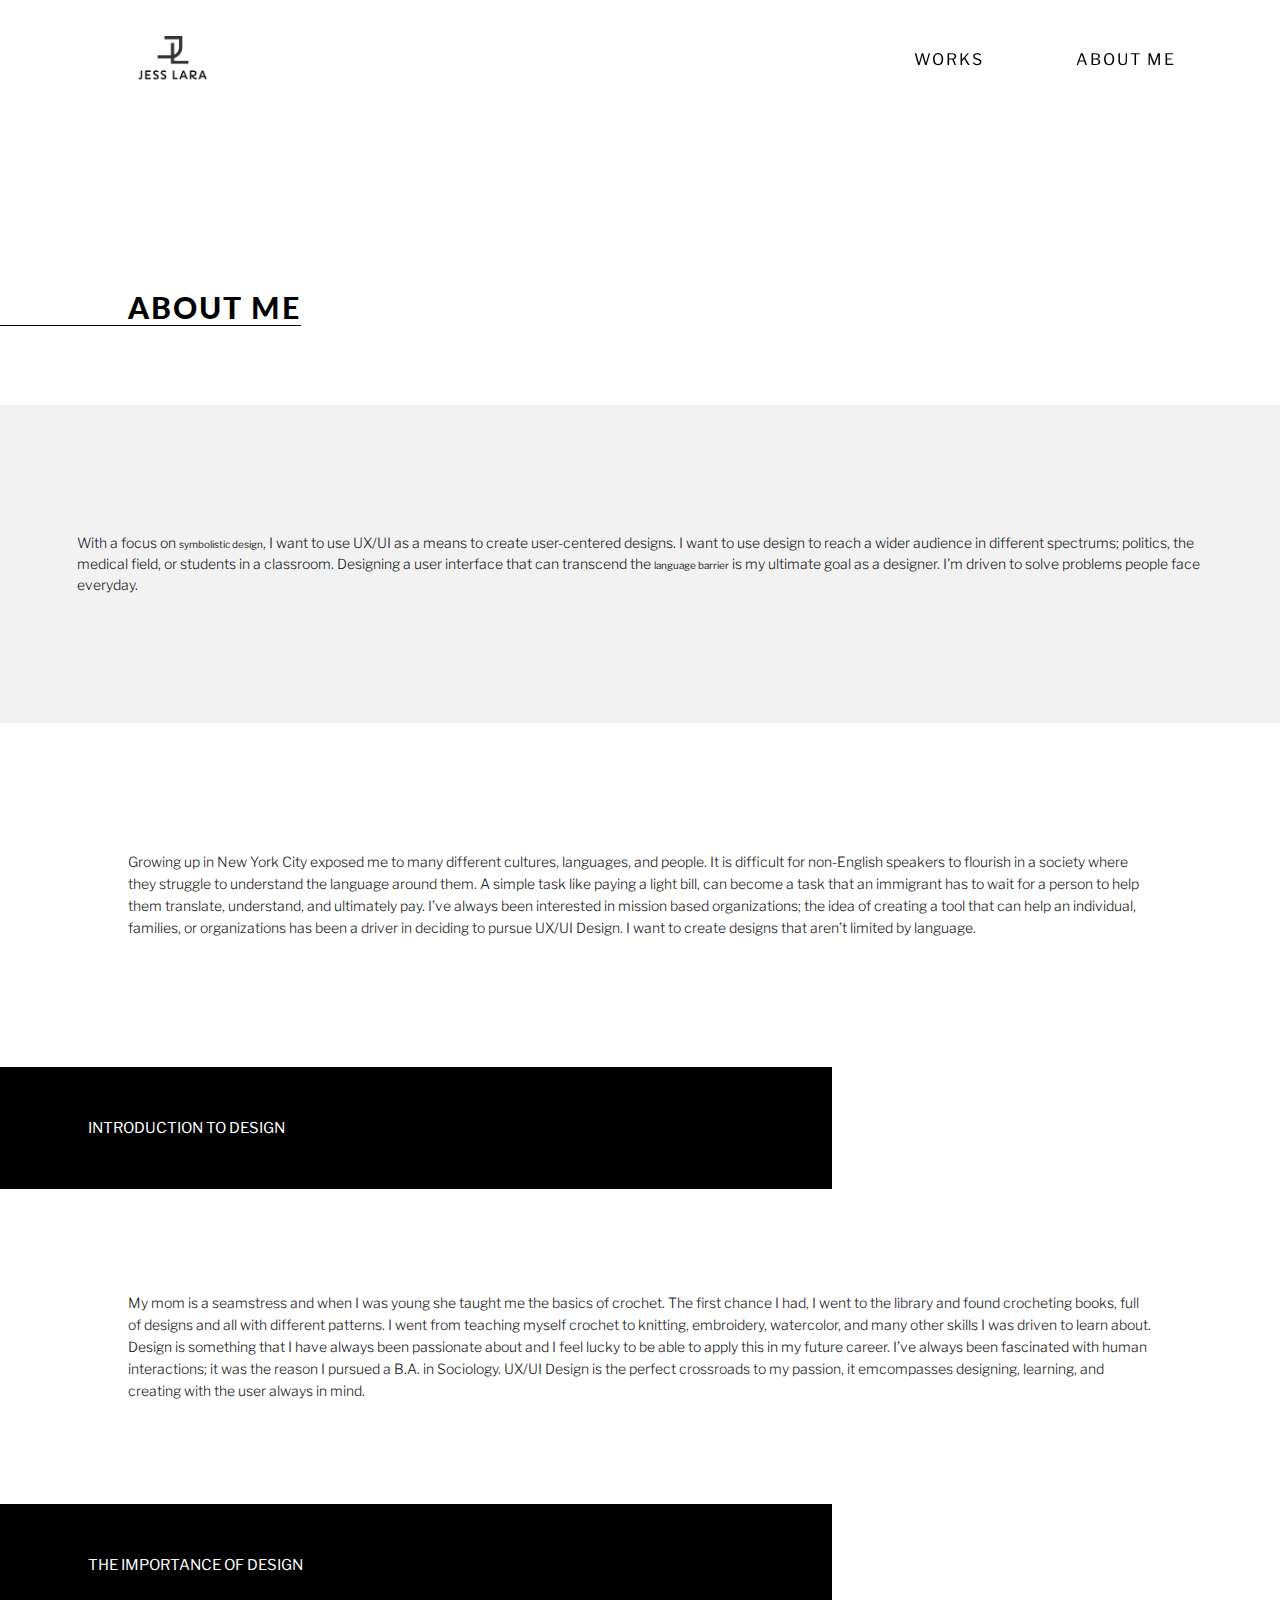
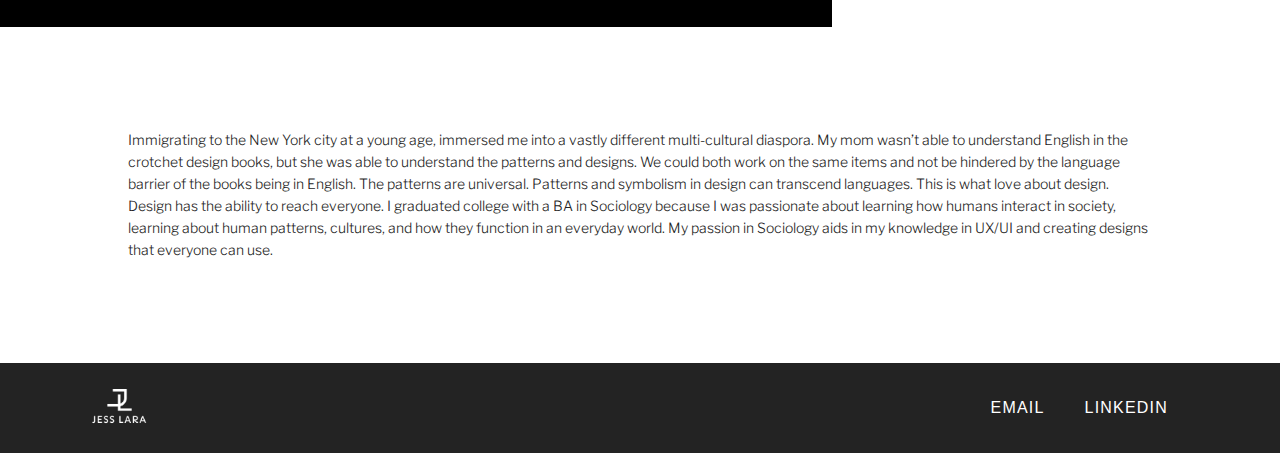
==== aboutme.html @ d69b319f "updated code" ====
<!DOCTYPE html>
<html>
  <head>
    <meta charset="utf-8">
    <meta name="viewport" content="width=device-width, initial-scale=1.0">
    <title> Jess Lara | About Me</title>
    <link rel="stylesheet" type="text/css" href="css/normalize.css">
    <link rel="stylesheet" type="text/css" href="css/style.css">
    <link href="https://fonts.googleapis.com/css?family=Libre+Franklin:100,300,400,500,600,700,800,900&display=swap" rel="stylesheet">
    <link href="https://fonts.googleapis.com/css?family=Lobster" rel="stylesheet">
    <link href="https://fonts.googleapis.com/css?family=Lato:300,400,700,900&display=swap" rel="stylesheet">
    <link rel="stylesheet" href="https://use.fontawesome.com/releases/v5.8.2/css/all.css" integrity="sha384-oS3vJWv+0UjzBfQzYUhtDYW+Pj2yciDJxpsK1OYPAYjqT085Qq/1cq5FLXAZQ7Ay" crossorigin="anonymous">
    <script src="https://ajax.googleapis.com/ajax/libs/jquery/3.4.1/jquery.min.js"></script>
  </head>

<body>
  <!----Navigation Bar---->
  <div class="am_container">
    <section class="aboutmeheader">
      <header>
        <nav class="nav navdark">
          <a href="index.html" class="logo" name="Home"><img src="images/LogoDark.png" alt="Jess Lara"></a>
          <input class="menu-btn" type="checkbox" id="menu-btn" />
          <label class="menu-icon" for="menu-btn"><span class="navicon"></span></label>
          <ul class="menu">
            <li><a href="index.html#works">Works</a></li>
            <li><a href="aboutme.html">About Me</a></li>

          </ul>
        </nav>
      </header>
<!--About Me - Hero Section------------->

  <div class="herotext_am">
    <div class="headerimg"></div>
    <div class="title">
      <h1>About Me</h1>
    </div>
    <div class="amtext">
      <div class="amintro">
      <p>With a focus on <strong>symbolistic design</strong>, I want to use UX/UI as a means to create user-centered designs. I want to use design to reach a wider audience in different spectrums; politics, the medical field, or students in a classroom. Designing a user interface that can transcend the <strong>language barrier</strong> is my ultimate goal as a designer. I'm driven to solve problems people face everyday.
      </p></div>
    </div>

  </div>
</section>

  <section class="biography">
    <div class="biotext">
      <p>Growing up in New York City exposed me to many different cultures, languages, and people. It is difficult for non-English speakers to flourish in a society where they struggle to understand the language around them. A simple task like paying a light bill, can become a task that an immigrant has to wait for a person to help them translate, understand, and ultimately pay. I’ve always been interested in mission based organizations; the idea of creating a tool that can help an individual, families, or  organizations has been a driver in deciding to pursue UX/UI Design. I want to create designs that aren’t limited by language.
      </p>
    </div>

    <div class="questions">
      <div class="label">
        <h2>Introduction to Design</h2>
      </div>
      <p>My mom is a seamstress and when I was young she taught me the basics of crochet.  The first chance I had, I went to the library and found crocheting books, full of designs and all with different patterns. I went from teaching myself crochet to knitting, embroidery, watercolor, and many other skills I was driven to learn about. Design is something that I have always been passionate about and I feel lucky to be able to apply this in my future career. I’ve always been fascinated with human interactions; it was the reason I pursued a B.A. in Sociology. UX/UI Design is the perfect crossroads to my passion, it emcompasses designing, learning, and creating with the user always in mind.</p>


      <div class="label">
        <h2>the importance of design</h2>
      </div>
      <p>Immigrating to the New York city at a young age, immersed me into a vastly different multi-cultural diaspora. My mom wasn’t able to understand English in the crotchet design books, but she was able to understand the patterns and designs. We could both work on the same items and not be hindered by the language barrier of the books being in English. The patterns are universal. Patterns and symbolism in design can transcend languages. This is what love about design. Design has the ability to reach everyone. I graduated college with a BA in Sociology because I was passionate about learning how humans interact in society, learning about human patterns, cultures, and how they function in an everyday world. My passion in Sociology aids in my knowledge in UX/UI and creating designs that everyone can use.
      </p>
    </div>
  </div>
  </section>

  <!---Footer Section--------->
  <footer class="fcontainer">
      <div class="footerlogo">
        <a href="index.html">
          <img href="index.html" src="images/LogoLight.png" alt="Jess Lara">
        </a>
      </div>

      <div class="footlist">
        <ul>
          <li><a href="mailto:lara.jessenia@gmail.com? Subject=Hello%20Jess">
              Email</a></li>
          <li><a href="https://www.linkedin.com/in/jessenialara/">Linkedin</a></li>
        </ul>
      </div>

  </footer>
  </div>

  <!---JAVASCRIPT------------------------->
  <script src="app.js"></script>


</div>
  <!--JAVASCRIPT------------------------->
      <script src="app.js"></script>

  <!--GOOGLE ANALYTICS-------------------->
      <script async src="https://www.googletagmanager.com/gtag/js?id=UA-140507213-1"></script>
      <script>
        window.dataLayer = window.dataLayer || [];

        function gtag() {
          dataLayer.push(arguments);
        }
        gtag('js', new Date());

        gtag('config', 'UA-140507213-1');
      </script>
  </body>
  </html>
---- css/style.css ----
* {
  box-sizing: border-box;
  margin: 0;
  padding: 0;
  font-size: 10px;
  list-style: none;
  text-decoration: none;
}

/*---Headings*/
h1 {
  font: 5rem 'Lato', cursive;
  color: #000;
  text-transform: uppercase;
  letter-spacing: .3rem;
  font-weight: 900;
}

h2 {
  font: 3rem 'Libre Franklin', sans-serif;
  font-weight: 400;
  color: #232323;
}

h3 {
  font: 2.5rem 'Libre Franklin', sans-serif;
  font-weight: 400;
  color: #232323;
}

p {
  font: 1.9rem 'Libre Franklin', sans-serif;
  font-weight: 300;
  color: #232323;
  line-height: 3.5rem;
}

/*----------------Home Page-----------------------*/
.container {
  background-color: #fff;
  overflow: hidden;
  width: 100%;
}

/*_____HERO____*/
.hero {
  height: 100vh;
  overflow: hidden;
  width: 100%;
    background: linear-gradient(rgba(100, 100, 100, 1), rgba(200, 200, 200, .5)), url("../images/IMG_3476.JPG") no-repeat center;
  background-size: cover;
  background-position: 45%;
}

/*_____NAVBAR____*/
/* header */
.nav {
  background-color: transparent;
  position: fixed;
  width: 100%;
  z-index: 3;
}

.navdark{
  background-color: rgba(255,255,255, .95);

}

.nav ul {
  margin: 0;
  padding: 0;
  list-style: none;
  overflow: hidden;
}

.nav li a {
  font: 1.4rem 'Libre Franklin', cursive;
  color: #fff;
  text-transform: uppercase;
  letter-spacing: .2rem;
  font-weight: 400;
  display: block;
  padding: 2rem 5rem;
  text-decoration: none;
  text-align: right;
}
.navdark li a{
  color: #000;

}

.nav .logo {
  display: block;
  float: left;
  padding: 3.5% 8%;
  text-decoration: none;
}

.nav img {
  width: 14vw;
  height: auto;
}

/* menu */
.nav .menu {
  background-color: rgba(112,112,112, .9);
  clear: both;
  max-height: 0;
  transition: max-height .2s ease-out;
  z-index: 1;
}

.navdark .menu{
  background-color: rgba(255,255,255, .95);
}

/* menu icon */
.nav .menu-icon {
  cursor: pointer;
  display: inline-block;
  float: right;
  padding: 8% 5%;
  position: relative;
  user-select: none;
}

.nav .menu-icon .navicon {
  background: #fff;
  display: block;
  height: .2rem;
  position: relative;
  transition: background .2s ease-out;
  width: 6.5vw;
}

.navdark .menu-icon .navicon {
  background: #000;
}

.nav .menu-icon .navicon:before,
.nav .menu-icon .navicon:after {
  background: #fff;
  content: '';
  display: block;
  height: 100%;
  position: absolute;
  transition: all .2s ease-out;
  width: 100%;
}

.navdark .menu-icon .navicon:before,
.navdark .menu-icon .navicon:after {
  background: #000;
}

.nav .menu-icon .navicon:before {
  top: .5rem;
}

.nav .menu-icon .navicon:after {
  top: -.5rem;
}

/* menu btn */
.nav .menu-btn {
  display: none;
}

.nav .menu-btn:checked~.menu {
  max-height: 24rem;
}

.nav .menu-btn:checked~.menu-icon .navicon {
  background: transparent;
}

.nav .menu-btn:checked~.menu-icon .navicon:before {
  transform: rotate(-45deg);
}

.nav .menu-btn:checked~.menu-icon .navicon:after {
  transform: rotate(45deg);
}

.nav .menu-btn:checked~.menu-icon:not(.steps) .navicon:before,
.nav .menu-btn:checked~.menu-icon:not(.steps) .navicon:after {
  top: 0;
}

/*_HERO TEXT_*/


.herotext {
  overflow: hidden;
  display: flex;
  flex-wrap: wrap;
  flex-direction: column;
  justify-content: center;
  align-content: center;
  width: 80%;
  text-align: center;
  background-color: rgba(255, 255, 255, .9);
  margin: 40% 0 10% 10%;
  position: relative;
  padding: 10%;
}

.herotext:after{
  content: '';
    position: absolute;
    top: 3%;
    left: 3%;
    bottom: 3%;
    right: 3%;
    border: 1px #232323 solid ;
}


.herotext p {
  font: 1.9rem 'Lato', sans-serif;
  position: relative;
  padding: 10% 1%;
  font-weight: 400;
}

.herotext strong {
  font-weight: 900;
  font-size: 1.9rem;
}

.cmbutton {
  background-color: #fff;
  border: .2rem solid #232323;
  padding: 4.5% 8%;
  color: #fff;
  font: 1.6rem 'Lato', sans-serif;
  letter-spacing: .1rem;
  text-decoration: none;
  text-transform: uppercase;
  cursor: pointer;
  margin-top: 2%;
  margin-bottom: 10%;
  width: 70%;
  align-self: center;
  color: #000;
}

.cmbutton:hover {
  background-color: #232323;
  color: #fff;
  border: 2px solid #000;
}

.herotext h1 {
  width: 100%;
  font-family: 'Alex Brush', cursive;
  text-transform: inherit;
  font-size: 5rem;
  position: relative;
  padding: 20% 0 0%;
  margin: 0 auto;
  border-bottom: .2rem solid #000;
}

.sectionlabel {
  display: none;
}

.overlay {
  display: none;
}

/*----PROJECTS------*/
.portfolio_works {
  background-color: #f2f2f2;
  display: flex;
  flex-direction: column;
  cursor: pointer;
  justify-content: space-between;
}

.project {
  text-align: center;
  width: 100%;
  padding: 5% 5%;
}

.projectimg {
  background-color: #232323;
  margin: 0 auto;
  padding: 10% 0;
  position: relative;
  height: 40vh;
}

.projectimg img {
  height: 30vh;
  width: auto;
  position: absolute;
  left: 50%;
  top: 50%;
  transform: translate(-50%, -50%);
}

.bsimg img {
  width: 65vw;
  height: auto;
}

.mobilewrap {
  background-color: rgba(255, 255, 255, 1);
  padding: 5% 6%;
  position: relative;
}

.text {
  display: flex;
  flex-direction: column;
  align-items: flex-start;
  padding-bottom: 5%;
}

.text h2 {
  color: #000;
  text-align: left;
  padding-bottom: 5%;
  font-size: 1.8rem;
  letter-spacing: .1rem;
  font-weight: 600;
}

.text p {
  color: #000;
  text-align: left;
  line-height: normal;
  font-size: 1.4rem;
  padding-bottom: 7%;
  font-weight: 400;
}

.mobilebutton {
  color: #000;
  width: 55%;
  padding: 3% 4%;
  background-color: #fff;
  font: 1.2rem 'Lato', cursive;
  text-transform: uppercase;
  border: 2px solid #000;
  font-weight: 500;
}

.mobilebutton:hover {
  color: #fff;
  background-color: #000;
}


/*----------FOOTER--------------*/
.fcontainer {
  height: 10vh;
  width: 100%;
  background-color: #232323;
  display: flex;
  flex-direction: row;
  align-items: center;
  justify-content: center;
  justify-content: space-around;
}

.footerlogo {
  float: left;
  padding-right: 20%;
}

.footerlogo img {
  height: 5vh;
}

.footlist {
  float: right;
  right: 0;
}

.footlist ul {
  display: flex;
  flex-direction: row;
  justify-content: space-between;
}

.footlist li {
  padding-left: 1rem;
}

.footlist li a {
  color: #fff;
  font: 1.2rem ' Lato', sans-serif;
  letter-spacing: .12rem;
  font-weight: 400;
  text-decoration: none;
  text-transform: uppercase;
}

/*-----------CASE STUDY: ByteSpace-----------------*/
.casestudyhero {
  width: 100vw;
  height: 100vh;
}

.herotextcs {
  display: flex;
  flex-direction: column;
  align-content: center;
  justify-content: center;
  text-align: center;
}

.herotextcs article h1 {
  padding-top: 35%;
  font: 6.5rem 'Lobster', cursive;
  text-transform: none;
  color: #00765A;
}

.herotextcs p {
  padding: 3.5rem 2rem;
  font: 1.6rem/1.9 'Libre Franklin', sans-serif;
  font-weight: 400;
}

.bytespacecompimg {
  padding-bottom: 5rem;
}

.bytespacecompimg img {
  height: auto;
  max-width: 75%;
}

.csbutton {
  background-color: #fff;
  border: .2rem solid #fff;
  padding: 1rem 2rem;
  color: #fff;
  font: 1.2rem 'Lato', sans-serif;
  letter-spacing: .1rem;
  text-decoration: none;
  text-transform: uppercase;
  cursor: pointer;
  border: .15rem solid #000;
  color: #000;
}

.csbutton:hover{
  background-color: #000;
  color: #fff;
}


/*_______ROLE____*/
.role-description {
  background-color: #f2f2f2;
  padding: 2rem 3rem;
  margin-bottom: 5%;
}

.role-description h2 {
  font: 1.6rem 'Lato', sans-serif;
  font-weight: 600;
  padding-bottom: 1rem;
  text-transform: uppercase;
}

.role-description p {
  font: 1.4rem "Libre Franklin", sans-serif;
  font-weight: 400;
  letter-spacing: .1rem;
  padding-bottom: 2.5rem;
}

.year p {
  padding-bottom: 0;
}

/*-------Sections------*/
.problem-solution, .research, .branding, .conclusion {
  position: relative;
}

.researchdata {
  position: relative;
  padding-left: 3rem;
  padding-right: 3rem;
  background-color: #F5F5F5;
}

.surveydata {
  height: 100%;
  padding: 1rem 0;
}

.surveydata tr {
  padding: .5rem;
  width: 50%;
}

.surveydata>table td:first-child {
  color: #00765A;
  font-size: 2rem;
  font-weight: 500;
}

td {
  text-emphasis: left;
  padding: 1rem;
  font: 1.4rem 'Libre Franklin', sans-serif;
}

.chart {
  display: flex;
  flex-direction: column;
  width: 100%;
  align-items: center;
  justify-content: center;
}

.chart h1 {
  margin-top: 2%;
  padding-top: 5rem;
  align-self: center;
  text-align: center;
  width: 100%;
  color: #000;
  padding-bottom: 1rem;
  font: 1.4rem 'Libre Franklin', sans-serif;
  text-transform: uppercase;
  font-weight: 500;
}

canvas {
  margin-top: 1rem;
  margin-bottom: 4rem;
}

.mainsection {
  padding-top: 3%;
}

.mainsection p {
  padding: 2rem 3rem;
}


.projectsectionlabel {
  background-color: #bbb;
  padding: 6% 5%;
  height: 5%;
  width: 45%;
  margin-top: 4%;
  position: relative;
}

.projectsectionlabel h2 {
  width: 100%;
  vertical-align: middle;
  color: #232323;
  font: 2rem 'Libre Franklin', sans-serif;
  text-transform: uppercase;
  text-align: center;
  text-align: left;
}

.projectsectionlabel::after{
  content: '';
    position: absolute;
    top: 8%;
    bottom: 8%;
    left: 10%;
    right: 20%;
    width: 30%;
    border-bottom: 2px #232323 solid ;
    border-top: 2px #232323 solid;
    padding: 0;
    margin: 5% 0;
}

.mainsection p {
  font: 1.4rem/1.8 'Lato', sans-serif;
  font-weight: 400;
  padding-top: 2.5rem;
}

.mainsection h2 {
  font: 1.5rem 'Lato', sans-serif;
  letter-spacing: .1rem;
  font-weight: 600;
  text-transform: uppercase;
}

.subsectionlabel {
  background-color: #464646;
  padding: 4% 3%;
  width: 37%;
}

.subsectionlabel h2 {
  text-align: left;
  color: #fff;
  font: 1.4rem 'Libre Franklin', sans-serif;
  font-weight: 400;
}

.subsectionlabel:after{
  border-bottom: 1px #fff solid ;
  border-top: 1px #fff solid;
  left: 8%;
}

/*swot analysis*/
.swottable {
  height: 52rem;
  background-color: #F5F5F5;
}

.swottable h2 {
  padding: 3rem;
  width: 40%;
  font: 2.2rem "Lato", sans-serif;
  line-height: 1.5;
  color: #000;
}

.swottable table {
  padding-left: 3rem;
  align-self: center;
  width: 97%;
  font: .5rem "Lato", sans-serif;
  font-weight: 400;
  color: #000;
  text-align: center;
}

.swottable table td:first-child,
.swottable table tr:first-child td {
  font: 1.1rem "Lato", sans-serif;
  color: #000;
  font-size: 1.2rem;
  font-weight: 600;
  text-align: center;
}

.swottable table td:first-child {
  text-align: right;
}

/*Personas*/
.personas {
  display: flex;
  flex-direction: column;
  -ms-align-items: center;
  align-items: center;
  width: 100%;
  align-items: center;
  align-self: center;
  background-color: #F5F5F5;
}

.userdetails {
  display: flex;
  flex-direction: row;
  align-content: center;
  justify-content: space-between;
  height: 100%;
}

.user1, .user2 {
  padding-top: 5%;
  margin-left: 5%;
  margin-right: 5%;
}

.userimg {
  width: 40%;
  float: left;
  margin-left: 4%;
}

.userimg img {
  height: 18vh;
}

.userinfo {
  float: right;
  width: 55%;
  padding: 10% 5%;
  font-family: "Lato", sans serif;
}

.userinfo h2 {
  color: #008080;
  text-transform: none;
  font: 1.6rem "Lato", sans serif;
  font-weight: 600;
  padding-bottom: .5rem;
}

.userinfo h3 {
  font: 1.6rem "Lato", sans serif;
  line-height: 2rem;
}

.userinfo strong {
  font-weight: 600;
  font-size: 1.4rem;
}

.userbio {
  display: flex;
  flex-direction: column;
  width: 100%;
  padding: 5% 2%;
}

.bio {
  background-color: rgba(0, 128, 128, .1);
  border-radius: 5%;
}

.bio h3,
.usergoals h3 {
  font: 1.5rem "Lato", sans serif;
  font-weight: 800;
  text-transform: uppercase;
  padding-top: 1.5rem;
  padding-left: 3rem;
}

.bio p {
  font: 1.4rem "Libre Franklin", sans serif;
  font-weight: 400;
  line-height: 1.5;
  padding-top: 1.2rem;
}

.usergoals {
  margin-top: 2rem;
  height: 50%;
  background-color: rgba(0, 128, 128, .1);
  border-radius: 5%;
}

.usergoals li {
  list-style-type: circle;
  font: 1.4rem "Libre Franklin", sans serif;
  padding-left: .5rem;
}

.usergoals ul {
  padding-left: 4rem;
  padding-top: 2rem;
  padding-bottom: 2rem;
}

/*user stories*/
.us_link a {
  color: #E59848;
  font-size: inherit;
  text-decoration: none;
}

.us_link a:hover,
.us_link a:visited, {
  color: #00688B;
  font-size: inherit;
}

.us_link a:hover {
  color: #00688B;
  font-size: inherit;
}

/*userflows*/
.userflows img {
  width: 100vw;
  height: auto;
}


/*sketches*/
.bytespacesketches img {
  width: 100vw;
  height: auto;
}

.lowfid_img img {
  width: 100vw;
  height: auto;
}

.highfid_img img {
  width: 100vw;
  height: auto;
}

.iterations_img img {
  width: 100vw;
  height: auto;
}

.typeface{

}
.typefaceimg img {
  width: 80vw;
  height: auto;
  margin: 10%;
}

/*.colors*/
.color-list {
  padding: 5% 10%;
  display: flex;
  flex-direction: row;
  flex-wrap: wrap;
  width: 100%;
  height: 100%;
  overflow: hidden;
}

.color {
  flex: 0%;
  /*flex-grow | flex-shrink | flex-basis*/
  background-color: #424242;
  padding: 1em;
  color: white;
}

.color:hover {
  flex-basis: 40%;
}

.color:hover .details {
  opacity: 1;
}

.name {
  font: 1.4rem "Libre Franklin", cursive;
}

.details {
  padding: 0;
  list-style: none;
  opacity: 0;
  transition: opacity 500ms ease-in-out;
}

.details li {
  line-height: 2em;
  font: 1.4rem "Libre Franklin", cursive;
}

#hippiegreen {
  background-color: #488B49;
}

#corduroy {
  background-color: #6E7271;
}

#norway {
  background-color: #ABC4A1;
}

#twilight {
  background-color: #E7D6DA;
}

#mercury {
  background-color: #E2E2E2;
}

/*------*/
.conclusion p {
  background-color: #F5F5F5;
  margin-top: 6%;
}

.conclusion h2 {
  color: #232323;
}

.conclusion p {
  line-height: 2.4rem;
}

/*****************About Me*************/
.am_containeer p {
  font: 1.4rem "Libre Franklin", sans-serif;
  font-weight: 300;
}

/*
.aboutmeheader{
  height: 100vh;
}*/
.herotext_am {
  position: relative;
  display: flex;
  flex-direction: column;
  justify-content: center;
}

.headerimg {
  background: url("../images/Jess.png") right no-repeat;
  background-size: contain;
  height: 45vh;
}

.title h1 {
  font: 3rem "Lato", sans-serif;
  text-transform: uppercase;
  letter-spacing: .2rem;
  padding-left: 10%;
  font-weight: 900;
  border-bottom: 1px solid #000;
  position: absolute;
  top: 40%;
}

.title h1 span {
  color: #fff;
}

.amintro p {
  font: 1.4rem "Libre Franklin", sans-serif;
  font-weight: 300;
  padding: 10% 6%;
  background-color: #f2f2f2;
  line-height: 2rem;
}

strong .amintro {
  font-weight: 900;
  font: 1.5rem "Libre Franklin", sans-serif;
  text-decoration: underline;
}

.biography p {
  padding: 0 10%;
  font: 1.4rem "Libre Franklin", sans-serif;
  font-weight: 300;
  line-height: 2.2rem;
}

.biotext {
  padding: 10% 0%;
}

.label {
  width: 100%;
  vertical-align: middle;
  font-weight: 400;
  text-transform: uppercase;
  text-align: center;
  background-color: #000;
  padding: 4%;
  width: 65%;
}

.label h2 {
  color: #fff;
  font: 1.5rem 'Libre Franklin', sans-serif;
  text-align: left;
  padding: 0 5%;
  line-height: 2rem;
}

.questions p {
  padding: 8% 10%;
}

/*____________________________MEDIA QUERIES__________________________*/
@media (min-width: 640px) {
  .hero {
    background-position: 40% 0%;
  }

  .nav .logo {
    padding: 1% 5%;
  }

  .nav .menu-icon {
    padding: 6% 4%;
  }

  .nav .menu-icon .navicon {
    width: 4vw;
  }

  .logo img {
    padding: 1rem;
    height: auto;
    width: 9rem;
  }

  .cmbutton {
    padding: 3% 0;
    font-size: 1.8rem;
    margin-top: 2%;
  }

  .herotext {
    width: 50%;
    margin: 30% 0 25% 25%;
  }

  .herotext h1{
    width: 115%;
  }

  .mobilebutton {
    width: 35%;
  }

  .text {
    padding-bottom: 0;
  }

  .text h2 {
    padding-bottom: 3%;
  }

  .text p {
    padding-bottom: 4%;
  }

  /*-----Bytespace-----*/
  .casestudyhero{
    height: 80vh;
  }

  .herotextcs article h1{
    padding-top: 20%;
    font-size: 7.5rem;
  }

  .herotextcs p{
    font-size: 2.2rem;
    font-weight: 400;
    padding: 5%;
  }

  .bytespacecompimg img {
    height: auto;
    max-width: 45%;
}

  .role-description{
    padding: 5% 8%;
  }

  .role-description h2 {
    font-size: 2.2rem;
    padding-bottom: 2rem;
  }

  .role-description p {
    font-size: 2rem;
  }

  .projectsectionlabel{
    width: 35%;
    padding: 3% 3%;
  }

  .projectsectionlabel h2{
    font-size: 1.8rem;
  }

  .projectsectionlabel::after {
    left: 8%;
    margin: 3% 0;
  }

  .mainsection p{
    padding: 2% 8%;
    padding-top: 5%;
    font-size: 1.6rem;
  }

  .surveydata table{
    width: 80%;
    margin: 0 auto;
    padding-top: 5%;
  }

    .swottable table{
      font-size: 1.4rem;
      width: 95%;
      padding-left: 25%;
    }

    .swottable table td:first-child, .swottable table tr:first-child td {
      font-size: 1.4rem;
      width: 30%;
    }

    .userimg{
      width: 30%;
    }

    .userinfo{
      padding: 5% 0%;
    }

    .userinfo h2{
      font-size: 2.5rem;
    }

    .userinfo h3,
    .userinfo strong{
      font-size: 1.8rem;
      line-height: 3rem;
    }

    .bio h3,
    .usergoals h3{
      font-size: 1.9rem;
    }

    .bio p,
    .usergoals li{
      font-size: 1.6rem;
    }

    .bio p{
      padding: 5% 5%;
    }

    .iterations_img img{
      padding-top: 5%;
    }

}












@media (min-width: 768px) {
  .hero {
    height: 80vh;
  }

  .herotext {
    width: 45%;
    margin: 20% 0 0% 5%;
    padding: 0;
  }

  .herotext p {
    padding: 7% 5% 10%;
  }

  .herotext h1 {
    width: 65%;
    padding: 10% 0 2%;
  }

  .nav .logo {
    padding: 1% 5%;
  }

  .nav .menu-icon {
    padding: 4% 4%;
  }

  .nav .menu-icon .navicon {
    width: 4vw;
  }

  .logo img {
    padding: 1rem;
    height: auto;
    width: 9rem;
  }

  .cmbutton {
    padding: 3% 0;
    font-size: 1.8rem;
  }

  .portfolio_works {
    flex-direction: row;
  }

  .project {
    height: 50rem;
    margin-bottom: 10%;
  }

  .bsimg img{
    width: 35vw;
  }

  .text {
    padding-bottom: 0;
  }

  .text h2 {
    padding-bottom: 5%;
  }

  .text p {
    padding-bottom: 8%;
  }

  .mobilebutton {
    width: 55%;
  }

  /*--------BYTESPACE-------*/
  .subsectionlabel{
    width: 25%;
  }

  .subsectionlabel::after{
    width: 25%;
    left: 11%;
  }

  .bytespacesketches img{
    width: 80vh;
    padding-top: 5%;
    margin: 0 7%;
  }

  .lowfid_img img{
    width: 80vh;
    padding-top: 5%;
    margin: 0 7%;
  }

  .highfid_img img{
    width: 80vh;
    padding-top: 5%;
    margin: 0 7%;
  }

  .iterations_img img{
    width: 80vh;
    padding-top: 5%;
    margin: 0 7%;
  }

  .typefaceimg img{
    width: 60vh;
    padding-top: 5%;
    margin: 0 20%;
  }


}













@media (min-width: 1024px) {
  .container {
    background-color: #f2f2f2;
  }

  .hero {
    height: 70vh;
    background-size: cover;
    background-position: 10% 0%;
  }

  .herotext {
    width: 40%;
    margin: 15% 0 10% 10%;
  }

  .herotext p {
    padding: 5% 5% 5%;
  }

  .herotext h1 {
    padding: 5% 0 0%;
  }

  .cmbutton {
    padding: 2% 0;
  }

  .nav {
    display: flex;
    flex-direction: row;
    justify-content: center space-between;
    align-content: center;
  }

  .nav li {
    width: 31rem;
    justify-self: center;
    align-self: center;
    padding: .2rem;
  }

  .nav li a {
    font-size: 1.6rem;
    padding: 0;
    width: 100%;
  }

  .nav .menu {
    width: 30%;
    clear: none;
    max-height: none;
    display: flex;
    margin-left: 35%;
    justify-content: space-between;
    align-content: center;
    background-color: transparent;
  }

  .nav .menu-icon {
    display: none;
  }

  .nav .logo {
    padding: 1% 7%;
  }

  .logo img {
    padding: 1rem;
    height: auto;
    width: 9rem;
  }

  .nav .logo {
    padding: 2% 10%;
  }

  .cmbutton {
    width: 40%;
  }

  .sectionlabel {
    display: block;
    background-color: #fff;
    margin-left: 10%;
    width: 20%;
    padding: 4% 0%;
    margin-top: 5%;
    position: relative;
  }

  .sectionlabel h1 {
    vertical-align: middle;
    color: #000;
    font: 2.2rem 'Libre Franklin', sans-serif;
    font-weight: 600;
    text-transform: uppercase;
    text-align: center;
    padding: 0;
  }

  .sectionlabel::after{
    content: '';
      position: absolute;
      top: 8%;
      bottom: 8%;
      left: 25%;
      right: 30%;
      width: 25%;
      border-bottom: 2px #232323 solid ;
      border-top: 2px #232323 solid;
      padding: 0;
      margin: 10% 0;
  }

  .portfolio_works {
    display: flex;
    flex-direction: row;
    justify-content: space-between;
    margin: 0 5%;
  }

  .project {
    padding: 0 2%;
    margin: 4%;
    height: 40vh;
    justify-content: space-between;
  }

  .bsimg img{
    width: 30vw;
  }

  .text {
    width: 80%;
    color: #fff;
    position: absolute;
    top: 50%;
    left: 50%;
    -webkit-transform: translate(-50%, -50%);
    -ms-transform: translate(-50%, -50%);
    transform: translate(-50%, -50%);
    text-align: center;
  }

  .text h2 {
    font: 2.5rem 'Libre Franklin', sans-serif;
    color: #fff;
    font-weight: 500;
    text-transform: uppercase;
    padding-bottom: 3rem;
    letter-spacing: .2rem;
  }

  .text p {
    font: 1.8rem 'Libre Franklin', sans-serif;
    color: #fff;
    font-weight: 300;
    padding-bottom: 5rem;
  }

  .pbutton {
    background-color: #fff;
    padding: 1.2rem 2rem;
    color: #000;
    font: 1.6rem 'Lato', sans-serif;
    letter-spacing: .1rem;
    text-decoration: none;
    text-transform: uppercase;
    cursor: pointer;
  }

  .pbutton:hover {
    background-color: #000;
    color: #fff;
    opacity: 0.8;
  }

  .overlay {
    display: flex;
    position: absolute;
    height: 100%;
    width: 100%;
    top: 0;
    bottom: 0;
    right:0;
    left: 0;
    opacity: 0;
    transition: .7s ease;
    z-index: 3;
  }

  .houndwatchol{
    background-color: rgba(62, 104, 197, 0.90);
  }
  .bytespaceol{
    background-color: rgba(0, 118, 90, 0.90);
  }

  .project:hover .overlay {
    opacity: 1;
  }

  .mobilewrap{
    display: none;
  }

  .footerlogo {
    padding-right: 50%;
  }

  .footerlogo img {
    height: 4vh;
  }

  .footlist li {
    padding: 2rem;
  }

  .footlist li a {
    font-size: 1.6rem;
  }

  /*-----------BYTESPACE*/


  .casestudyhero{
    height: 85vh;
  }

  .herotextcs article h1 {
  padding-top: 5%;
  }

  .herotextcs article p {
  padding: 2rem 5rem;
  }

  .bytespacecompimg{
    padding-bottom: 2rem;
  }

  .bytespacecompimg img{
  height: auto;
  max-width: 30%;
  }

  .role-description {
    width: 100%;
    display: flex;
    flex-direction: row;
    padding: 4rem 0rem;
    justify-content: center;
    justify-content: space-around;
  }

  .role-description div {
    width: 150%;
    margin-left: 12%;
  }

  .role-description h2 {
    font-size: 1.8rem;
  }

  .role-description p {
    width: 85%;
    font-size: 1.6rem;
  }

  .content {
    width: 100%;
    display: flex;
    flex-direction: row;
    padding-bottom: 5rem;
  }

  .mainsection p {
    position: relative;
    padding: 0 10rem;
    margin-left: 20%;
    font-size: 1.4rem;
  }

  .projectsectionlabel {
    padding: 5%;
    width: 20%;
    position: absolute;
  }

  /* .subsectionlabel{
    margin: 0;
    width: 15%;
    height: 2rem;
    position: absolute;
  } */

  /* .sketches{
    padding-top: 5%;
  } */

  /* .researchdata {
    display: flex;
    flex-direction: column;
    justify-content: center space-between;
    align-items: center;
    height: 100%;
  }

  .surveydata {
    width: 50rem;
    padding: 6% 0;

  } */

  /* .surveydata table {
    height: 25rem;
    background-color: #fff;
    border-radius: 2%;
    box-shadow: 0 8px 6px -6px black;
    padding-left: 4%;
  }

  .surveydata table td{
    font-size: 1.8rem;
  } */

  .chart h1 {
    font-size: 2rem;
    padding: 0;
    padding-bottom: 2%;
    margin: 0;
  }

  /* .swottable {
    height: 58rem;
    margin-bottom: 4rem
  }

  .swottable h2 {
    font-size: 2.4rem;
    width: 20%;
  }

  .swottable td {
    font-size: 1.6rem;
    width: 20%;
  }

  .swottable table {
    width: 85%;
    font-size: 1.6rem;
    margin-left: 15rem;
    padding-bottom: 4rem;
  }

  .swottable table td {
    width: 15rem;
  }

  .swottable table td:first-child,
  .swottable table tr:first-child td {
    font-size: 1.8rem;
  } */

  #personas{
    display: flex;
    flex-direction: row;
    margin-top: 5rem;
  }

.userimg {
  width: 25%
  }

  .bio p{
    padding: 5% 4%;
    margin: 0
  }

  .userimg img {
    height: 15vh;
  }

  .userinfo{
    width: 90%;
    padding-top: 8%;
  }

  .userinfo h2{
    font-size: 2rem;
  }
  .userflows {
    height: 60rem;
    padding: 0;
    background-size: contain;
  }

  /* .projectsectionlabel{
    margin-top: 0%;
  } */

  /* .bytespacesketches{
    height: 46rem;
    width: 100%;
    padding: 0 5%;
  }

  .lowfid_img{
    background: url("../images/CaseStudy/ByteSpace/LF2.png") center no-repeat;
    background-size: contain;
    height: 40rem;
  }


  .highfid_img{
    background: url("../images/CaseStudy/ByteSpace/HF2.png") center no-repeat;
    background-size: contain;
    height: 40rem;
  }

  .iterations_img{
    background: url("../images/CaseStudy/ByteSpace/iteration2.png") center no-repeat;
    background-size: contain;
    height: 40rem;
    margin-bottom: 2rem;
  } */

  .content p{
    font-size: 1.6rem;
  }



  /* .typefaceimg{
    background: url("../images/CaseStudy/ByteSpace/Type.png") no-repeat center;
    background-size: contain;
    height: 15rem;
    } */


  .color-list{
    margin-top: 10rem;
    padding: 2% 10%;
    height: 20rem;
    flex-wrap: nowrap;
  }

  .name{
    font-size: 1.5rem;
    color: #000;
  }

  .conclusion .content{
    display: flex;
    flex-direction: column;
    height: 35rem;
    padding-top: 5%;
    flex-overflow: none;

  }

  .conclusion p{
    line-height: 3rem;
    padding: 0 10rem;
  }

  .color-list {
    display: flex;
    flex-direction: row;
    height: 50vh;
  }

  .color {
    flex: 0%;
    /*flex-grow | flex-shrink | flex-basis*/
    box-shadow: 0 0 10px #424242;
    padding: 1em;
    color: white;
    transition: flex-basis 0.5s ease-in-out;
    font-size: 1.6rem;
  }
  .color:hover {
    flex-basis: 40%;
  }
  .color:hover .details {
    opacity: 1;
  }

  .name {
    font-size: 1.4em;
    font: 1.5rem "Libre-Franklin", sans-serif;
  }

  .details {
    padding: 0;
    list-style: none;
    opacity: 0;
    transition: opacity 500ms ease-in-out;
  }

  .details li {
    line-height: 5rem;
    font: 1.5rem "Lato", sans-serif;
  }



  .subsectionlabel {

    height: 0;
  }








}















@media (min-width: 1200px) {
  .hero{
    height: 70vh;
    background-position: -40% 70%;
  }

  .herotext{
    width: 35%;
    padding: 0;
    margin: 10% 0 10% 10%;
  }

  .sectionlabel{
    width: 15%;
    padding: 3% 0;
  }

  .sectionlabel::after{
    margin: 2rem 0;
  }


}
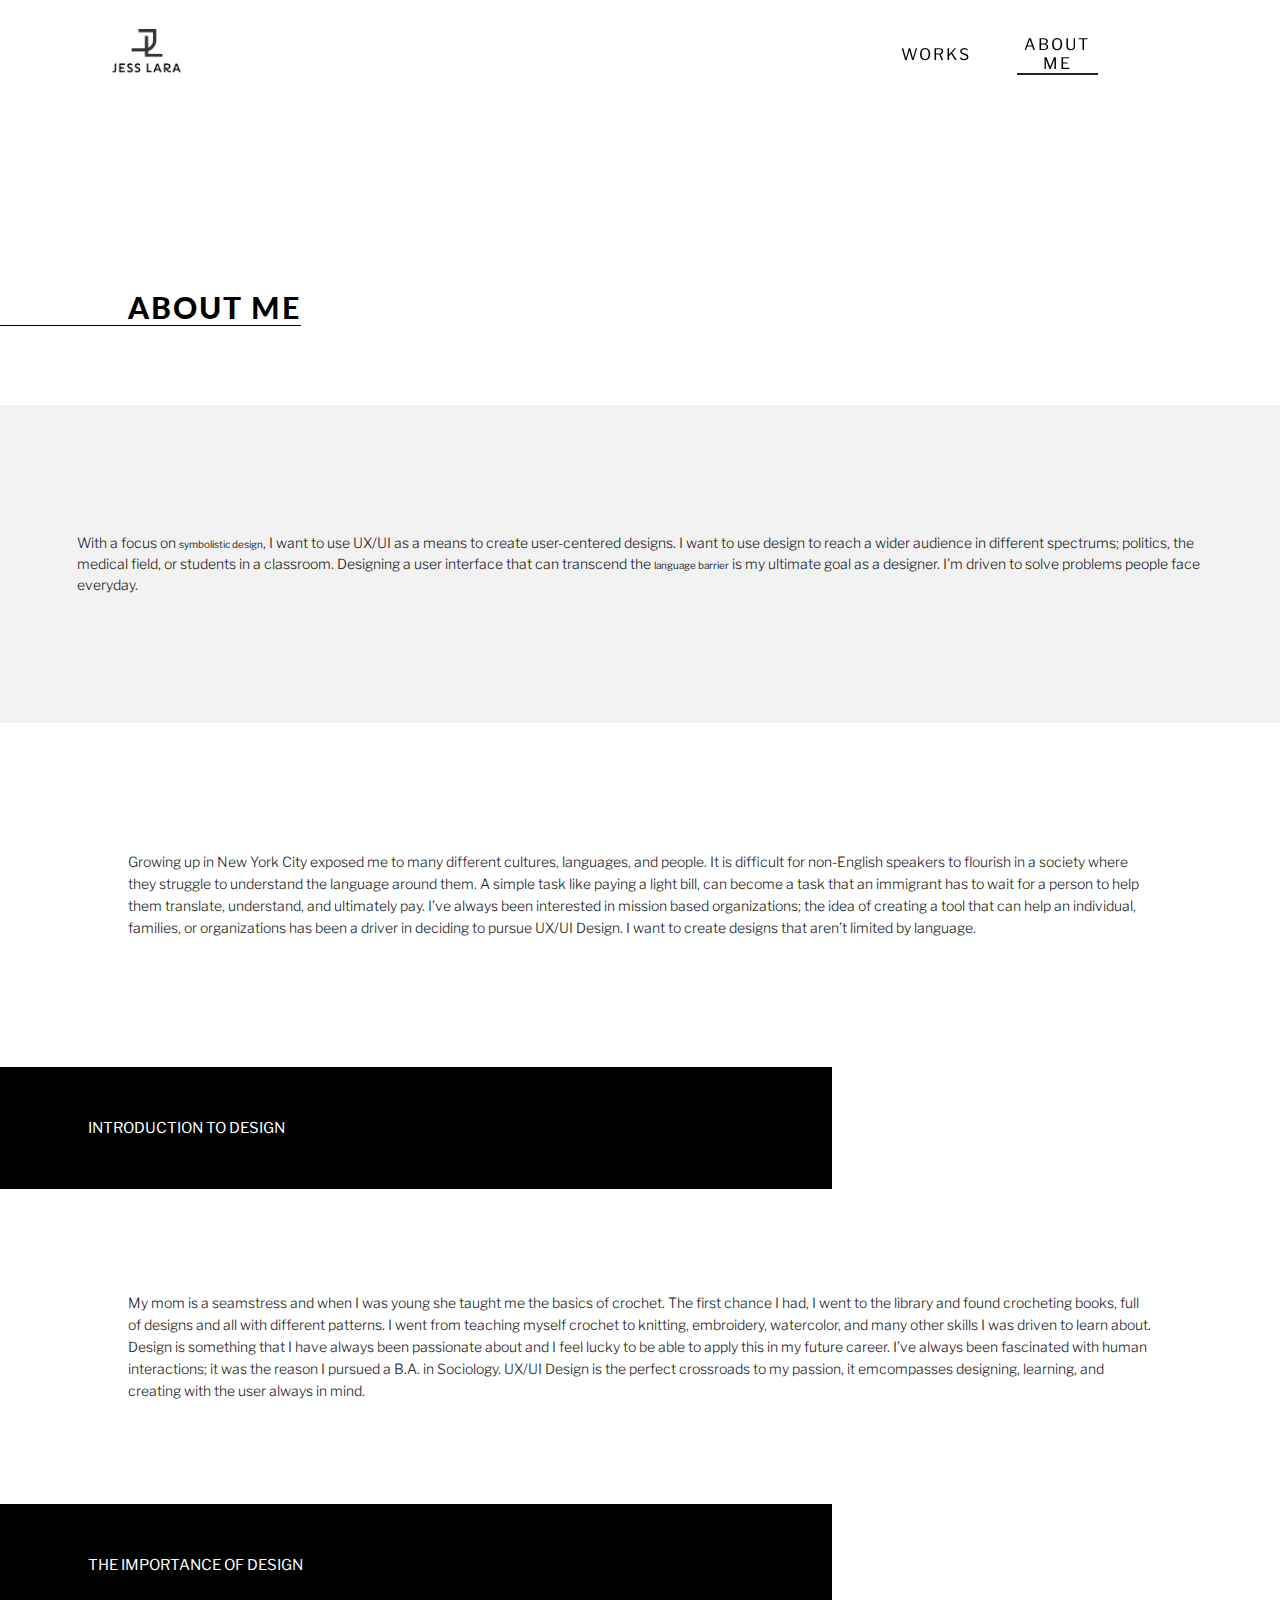
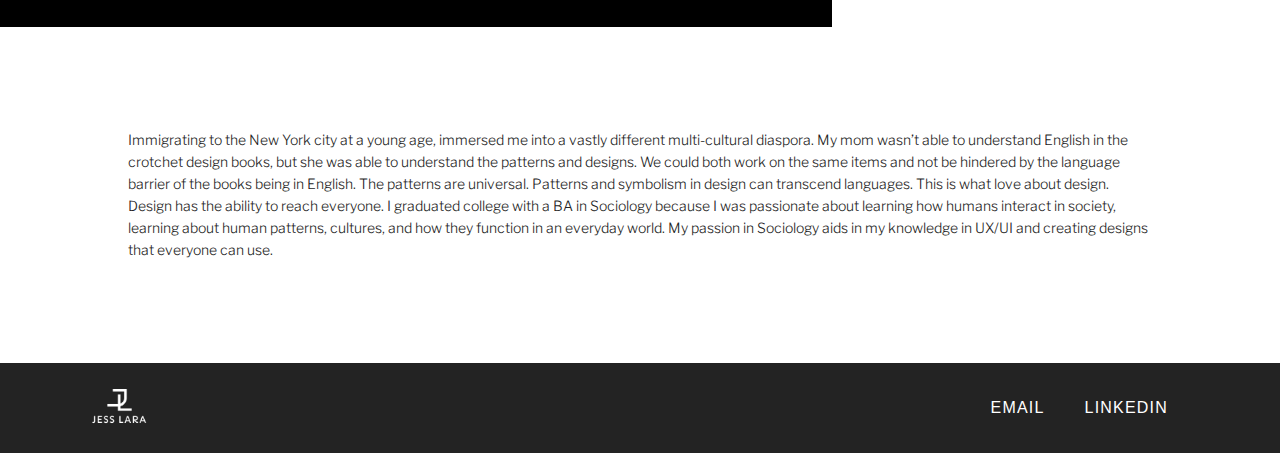
==== commit 001239b8: "udpadees" ====
--- a/aboutme.html
+++ b/aboutme.html
@@ -24,7 +24,7 @@
           <label class="menu-icon" for="menu-btn"><span class="navicon"></span></label>
           <ul class="menu">
             <li><a href="index.html#works">Works</a></li>
-            <li><a href="aboutme.html">About Me</a></li>
+            <li><a href="aboutme.html" id="currentpage">About Me</a></li>
 
           </ul>
         </nav>
--- a/css/style.css
+++ b/css/style.css
@@ -47,7 +47,7 @@
   height: 100vh;
   overflow: hidden;
   width: 100%;
-    background: linear-gradient(rgba(100, 100, 100, 1), rgba(200, 200, 200, .5)), url("../images/IMG_3476.JPG") no-repeat center;
+  background: linear-gradient(rgba(100, 100, 100, 1), rgba(200, 200, 200, .5)), url("../images/IMG_3476.JPG") no-repeat center;
   background-size: cover;
   background-position: 45%;
 }
@@ -61,9 +61,8 @@
   z-index: 3;
 }
 
-.navdark{
-  background-color: rgba(255,255,255, .95);
-
+.navdark {
+  background-color: rgba(255, 255, 255, .95);
 }
 
 .nav ul {
@@ -84,9 +83,9 @@
   text-decoration: none;
   text-align: right;
 }
-.navdark li a{
+
+.navdark li a {
   color: #000;
-
 }
 
 .nav .logo {
@@ -103,15 +102,15 @@
 
 /* menu */
 .nav .menu {
-  background-color: rgba(112,112,112, .9);
+  background-color: rgba(112, 112, 112, .9);
   clear: both;
   max-height: 0;
   transition: max-height .2s ease-out;
   z-index: 1;
 }
 
-.navdark .menu{
-  background-color: rgba(255,255,255, .95);
+.navdark .menu {
+  background-color: rgba(255, 255, 255, .95);
 }
 
 /* menu icon */
@@ -119,7 +118,7 @@
   cursor: pointer;
   display: inline-block;
   float: right;
-  padding: 8% 5%;
+  padding: 8% 6%;
   position: relative;
   user-select: none;
 }
@@ -188,8 +187,6 @@
 }
 
 /*_HERO TEXT_*/
-
-
 .herotext {
   overflow: hidden;
   display: flex;
@@ -199,22 +196,21 @@
   align-content: center;
   width: 80%;
   text-align: center;
-  background-color: rgba(255, 255, 255, .9);
+  background-color: rgba(255, 255, 255, .75);
   margin: 40% 0 10% 10%;
   position: relative;
-  padding: 10%;
-}
-
-.herotext:after{
+  padding: 5%;
+}
+
+/*.herotext:after {
   content: '';
-    position: absolute;
-    top: 3%;
-    left: 3%;
-    bottom: 3%;
-    right: 3%;
-    border: 1px #232323 solid ;
-}
-
+  position: absolute;
+  top: 3%;
+  left: 3%;
+  bottom: 3%;
+  right: 3%;
+  border: 1px #232323 solid;
+}*/
 
 .herotext p {
   font: 1.9rem 'Lato', sans-serif;
@@ -291,6 +287,7 @@
   padding: 10% 0;
   position: relative;
   height: 40vh;
+  border-radius: 5% 5% 0% 0%;
 }
 
 .projectimg img {
@@ -311,6 +308,7 @@
   background-color: rgba(255, 255, 255, 1);
   padding: 5% 6%;
   position: relative;
+  border-radius: 0% 0% 5% 5%;
 }
 
 .text {
@@ -353,7 +351,6 @@
   color: #fff;
   background-color: #000;
 }
-
 
 /*----------FOOTER--------------*/
 .fcontainer {
@@ -450,11 +447,10 @@
   color: #000;
 }
 
-.csbutton:hover{
+.csbutton:hover {
   background-color: #000;
   color: #fff;
 }
-
 
 /*_______ROLE____*/
 .role-description {
@@ -549,7 +545,6 @@
   padding: 2rem 3rem;
 }
 
-
 .projectsectionlabel {
   background-color: #bbb;
   padding: 6% 5%;
@@ -569,18 +564,18 @@
   text-align: left;
 }
 
-.projectsectionlabel::after{
+.projectsectionlabel::after {
   content: '';
-    position: absolute;
-    top: 8%;
-    bottom: 8%;
-    left: 10%;
-    right: 20%;
-    width: 30%;
-    border-bottom: 2px #232323 solid ;
-    border-top: 2px #232323 solid;
-    padding: 0;
-    margin: 5% 0;
+  position: absolute;
+  top: 8%;
+  bottom: 8%;
+  left: 10%;
+  right: 20%;
+  width: 30%;
+  border-bottom: 2px #232323 solid;
+  border-top: 2px #232323 solid;
+  padding: 0;
+  margin: 5% 0;
 }
 
 .mainsection p {
@@ -609,8 +604,8 @@
   font-weight: 400;
 }
 
-.subsectionlabel:after{
-  border-bottom: 1px #fff solid ;
+.subsectionlabel:after {
+  border-bottom: 1px #fff solid;
   border-top: 1px #fff solid;
   left: 8%;
 }
@@ -654,34 +649,37 @@
 
 /*Personas*/
 .personas {
+  background-color: #F5F5F5;
+  border-radius: 5%;
+  margin-top: 5%;
+  margin-left: 5%;
+  margin-right: 5%;
+}
+
+.userdetail {
+  align-items: center;
+  justify-content: center;
+  align-content: center;
+  align-self: center;
+  width: 100%;
+  height: 100%;
+  margin: 0 auto;
+}
+
+.userinfo {
+  align-items: center;
+  font-family: "Lato", sans serif;
+}
+
+.user1, .user2 {
+  padding: 5% 5%;
   display: flex;
   flex-direction: column;
-  -ms-align-items: center;
-  align-items: center;
-  width: 100%;
-  align-items: center;
-  align-self: center;
-  background-color: #F5F5F5;
-}
-
-.userdetails {
-  display: flex;
-  flex-direction: row;
-  align-content: center;
-  justify-content: space-between;
-  height: 100%;
-}
-
-.user1, .user2 {
-  padding-top: 5%;
-  margin-left: 5%;
-  margin-right: 5%;
 }
 
 .userimg {
-  width: 40%;
-  float: left;
-  margin-left: 4%;
+  margin: 0 30%;
+  padding-bottom: 5%;
 }
 
 .userimg img {
@@ -689,10 +687,8 @@
 }
 
 .userinfo {
-  float: right;
-  width: 55%;
-  padding: 10% 5%;
-  font-family: "Lato", sans serif;
+  text-align: center;
+  margin-bottom: 5%;
 }
 
 .userinfo h2 {
@@ -710,7 +706,7 @@
 
 .userinfo strong {
   font-weight: 600;
-  font-size: 1.4rem;
+  font-size: 1.6rem;
 }
 
 .userbio {
@@ -784,7 +780,6 @@
   height: auto;
 }
 
-
 /*sketches*/
 .bytespacesketches img {
   width: 100vw;
@@ -806,9 +801,8 @@
   height: auto;
 }
 
-.typeface{
-
-}
+.typeface {}
+
 .typefaceimg img {
   width: 80vw;
   height: auto;
@@ -988,9 +982,10 @@
     padding: 1% 5%;
   }
 
-  .nav .menu-icon {
-    padding: 6% 4%;
-  }
+  .nav .menu-icon{
+    padding: 5%
+  }
+
 
   .nav .menu-icon .navicon {
     width: 4vw;
@@ -1013,7 +1008,7 @@
     margin: 30% 0 25% 25%;
   }
 
-  .herotext h1{
+  .herotext h1 {
     width: 115%;
   }
 
@@ -1034,27 +1029,52 @@
   }
 
   /*-----Bytespace-----*/
-  .casestudyhero{
+  .casestudyhero {
     height: 80vh;
   }
 
-  .herotextcs article h1{
-    padding-top: 20%;
+  .herotextcs article h1 {
+    padding-top: 15%;
     font-size: 7.5rem;
   }
 
-  .herotextcs p{
+  .herotextcs p {
     font-size: 2.2rem;
     font-weight: 400;
-    padding: 5%;
+    padding: 2.5%;
   }
 
   .bytespacecompimg img {
     height: auto;
     max-width: 45%;
-}
-
-  .role-description{
+  }
+
+  .userdetail {
+    align-content: center;
+    align-self: center;
+    justify-content: center;
+  }
+
+  .userimg {
+    width: 100%;
+    padding: 0;
+    margin: 0 auto;
+  }
+
+  .userimg img {
+    margin: 0 auto;
+  }
+
+  .userinfo {
+    margin: 0 auto;
+    padding: 1% 0;
+  }
+
+  .userbio {
+    padding: 0;
+  }
+
+  .role-description {
     padding: 5% 8%;
   }
 
@@ -1067,12 +1087,12 @@
     font-size: 2rem;
   }
 
-  .projectsectionlabel{
+  .projectsectionlabel {
     width: 35%;
     padding: 3% 3%;
   }
 
-  .projectsectionlabel h2{
+  .projectsectionlabel h2 {
     font-size: 1.8rem;
   }
 
@@ -1081,77 +1101,69 @@
     margin: 3% 0;
   }
 
-  .mainsection p{
+  .mainsection p {
     padding: 2% 8%;
     padding-top: 5%;
     font-size: 1.6rem;
   }
 
-  .surveydata table{
+  .subsectionlabel {
+    width: 23%;
+  }
+
+  .surveydata table {
     width: 80%;
     margin: 0 auto;
     padding-top: 5%;
   }
 
-    .swottable table{
-      font-size: 1.4rem;
-      width: 95%;
-      padding-left: 25%;
-    }
-
-    .swottable table td:first-child, .swottable table tr:first-child td {
-      font-size: 1.4rem;
-      width: 30%;
-    }
-
-    .userimg{
-      width: 30%;
-    }
-
-    .userinfo{
-      padding: 5% 0%;
-    }
-
-    .userinfo h2{
-      font-size: 2.5rem;
-    }
-
-    .userinfo h3,
-    .userinfo strong{
-      font-size: 1.8rem;
-      line-height: 3rem;
-    }
-
-    .bio h3,
-    .usergoals h3{
-      font-size: 1.9rem;
-    }
-
-    .bio p,
-    .usergoals li{
-      font-size: 1.6rem;
-    }
-
-    .bio p{
-      padding: 5% 5%;
-    }
-
-    .iterations_img img{
-      padding-top: 5%;
-    }
-
-}
-
-
-
-
-
-
-
-
-
-
-
+  .swottable table {
+    font-size: 1.4rem;
+    width: 95%;
+    padding-left: 25%;
+  }
+
+  .swottable table td:first-child, .swottable table tr:first-child td {
+    font-size: 1.4rem;
+    width: 30%;
+  }
+
+  .userimg {
+    width: 30%;
+  }
+
+  .userinfo {
+    padding: 5% 0%;
+  }
+
+  .userinfo h2 {
+    font-size: 2.5rem;
+  }
+
+  .userinfo h3,
+  .userinfo strong {
+    font-size: 1.8rem;
+    line-height: 3rem;
+  }
+
+  .bio h3,
+  .usergoals h3 {
+    font-size: 1.9rem;
+  }
+
+  .bio p,
+  .usergoals li {
+    font-size: 1.6rem;
+  }
+
+  .bio p {
+    padding: 5% 5%;
+  }
+
+  .iterations_img img {
+    padding-top: 5%;
+  }
+}
 
 @media (min-width: 768px) {
   .hero {
@@ -1160,7 +1172,7 @@
 
   .herotext {
     width: 45%;
-    margin: 20% 0 0% 5%;
+    margin: 15% 0 0% 5%;
     padding: 0;
   }
 
@@ -1177,8 +1189,8 @@
     padding: 1% 5%;
   }
 
-  .nav .menu-icon {
-    padding: 4% 4%;
+  .nav .menu-icon{
+    padding: 5%
   }
 
   .nav .menu-icon .navicon {
@@ -1205,7 +1217,7 @@
     margin-bottom: 10%;
   }
 
-  .bsimg img{
+  .bsimg img {
     width: 35vw;
   }
 
@@ -1226,53 +1238,117 @@
   }
 
   /*--------BYTESPACE-------*/
-  .subsectionlabel{
+  .herotextcs article h1 {
+    padding-top: 15%;
+  }
+
+  .herotextcs p {
+    padding: 4% 5%;
+  }
+
+  .bytespacecompimg img {
+    height: auto;
+    max-width: 40%;
+  }
+
+  .subsectionlabel {
     width: 25%;
   }
 
-  .subsectionlabel::after{
+  .subsectionlabel::after {
     width: 25%;
     left: 11%;
   }
 
-  .bytespacesketches img{
+  .researchdata {
+    display: flex;
+    flex-direction: row;
+    justify-content: center;
+    align-content: center;
+    margin: 0;
+  }
+
+  .surveydata {
+    align-self: center;
+    padding-left: 5%;
+  }
+
+  .surveydata table {
+    width: 100%;
+  }
+
+  .chart {
+    width: 55%;
+    padding: 0%;
+  }
+
+  #personas {
+    display: flex;
+  }
+
+  .personas {
+    margin: 1%;
+    width: 50%;
+  }
+
+  .userdetail {
+    margin: 0 auto;
+  }
+
+  .userimg {
+    width: 40%;
+    margin: 0 auto;
+  }
+
+  .userflows {
+    padding: 0% 5%;
+  }
+
+  .userflows img {
+    width: 90vw;
+    margin: 0 auto;
+  }
+
+  .bytespacesketches {
+    padding: 5% 8%;
+  }
+
+  .bytespacesketches img {
+    width: 85vw;
+  }
+
+  .lowfid_img {
+    padding: 5% 8%;
+  }
+
+  .lowfid_img img {
+    width: 80vw;
+  }
+
+  .highfid_img {
+    padding: 5% 8%;
+  }
+
+  .highfid_img img {
+    width: 80vw;
+  }
+
+  .iterations_img {
+    padding: 0% 8%;
+  }
+
+  .iterations_img img {
     width: 80vh;
-    padding-top: 5%;
-    margin: 0 7%;
-  }
-
-  .lowfid_img img{
-    width: 80vh;
-    padding-top: 5%;
-    margin: 0 7%;
-  }
-
-  .highfid_img img{
-    width: 80vh;
-    padding-top: 5%;
-    margin: 0 7%;
-  }
-
-  .iterations_img img{
-    width: 80vh;
-    padding-top: 5%;
-    margin: 0 7%;
-  }
-
-  .typefaceimg img{
+  }
+
+  .typefaceimg {
+    padding: 0% 15%;
+  }
+
+  .typefaceimg img {
     width: 60vh;
-    padding-top: 5%;
-    margin: 0 20%;
-  }
-
-
-}
-
-
-
-
-
-
+  }
+}
 
 
 
@@ -1313,19 +1389,30 @@
     flex-direction: row;
     justify-content: center space-between;
     align-content: center;
+    justify-content: center;
+    height: 10%;
+    width: 100vw;
+    padding-top: 1.5%;
   }
 
   .nav li {
-    width: 31rem;
+    width: 35%;
     justify-self: center;
     align-self: center;
     padding: .2rem;
+    text-align: left;
   }
 
   .nav li a {
     font-size: 1.6rem;
     padding: 0;
     width: 100%;
+    text-align: center;
+  }
+
+  .nav li {
+    justify-content: space-between;
+    margin-left: 7%;
   }
 
   .nav .menu {
@@ -1333,28 +1420,30 @@
     clear: none;
     max-height: none;
     display: flex;
-    margin-left: 35%;
-    justify-content: space-between;
     align-content: center;
     background-color: transparent;
+    align-items: flex-end;
+    margin-left: 45%;
   }
 
   .nav .menu-icon {
     display: none;
   }
 
-  .nav .logo {
-    padding: 1% 7%;
-  }
-
   .logo img {
-    padding: 1rem;
     height: auto;
     width: 9rem;
   }
 
   .nav .logo {
-    padding: 2% 10%;
+    padding: 0;
+    align-self: flex-start;
+
+  }
+
+  #currentpage {
+    border-bottom: 2px solid #232323;
+    width: 70%;
   }
 
   .cmbutton {
@@ -1381,18 +1470,18 @@
     padding: 0;
   }
 
-  .sectionlabel::after{
+  .sectionlabel::after {
     content: '';
-      position: absolute;
-      top: 8%;
-      bottom: 8%;
-      left: 25%;
-      right: 30%;
-      width: 25%;
-      border-bottom: 2px #232323 solid ;
-      border-top: 2px #232323 solid;
-      padding: 0;
-      margin: 10% 0;
+    position: absolute;
+    top: 8%;
+    bottom: 8%;
+    left: 25%;
+    right: 30%;
+    width: 25%;
+    border-bottom: 2px #232323 solid;
+    border-top: 2px #232323 solid;
+    padding: 0;
+    margin: 10% 0;
   }
 
   .portfolio_works {
@@ -1407,9 +1496,14 @@
     margin: 4%;
     height: 40vh;
     justify-content: space-between;
-  }
-
-  .bsimg img{
+
+  }
+
+  .projectimg{
+    border-radius: 0;
+  }
+
+  .bsimg img {
     width: 30vw;
   }
 
@@ -1465,17 +1559,18 @@
     width: 100%;
     top: 0;
     bottom: 0;
-    right:0;
+    right: 0;
     left: 0;
     opacity: 0;
     transition: .7s ease;
     z-index: 3;
   }
 
-  .houndwatchol{
+  .houndwatchol {
     background-color: rgba(62, 104, 197, 0.90);
   }
-  .bytespaceol{
+
+  .bytespaceol {
     background-color: rgba(0, 118, 90, 0.90);
   }
 
@@ -1483,7 +1578,7 @@
     opacity: 1;
   }
 
-  .mobilewrap{
+  .mobilewrap {
     display: none;
   }
 
@@ -1504,41 +1599,47 @@
   }
 
   /*-----------BYTESPACE*/
-
-
-  .casestudyhero{
+  .casestudyhero {
     height: 85vh;
   }
 
+  .herotextcs {
+    margin: 0;
+  }
+
   .herotextcs article h1 {
-  padding-top: 5%;
-  }
-
-  .herotextcs article p {
-  padding: 2rem 5rem;
-  }
-
-  .bytespacecompimg{
-    padding-bottom: 2rem;
-  }
-
-  .bytespacecompimg img{
-  height: auto;
-  max-width: 30%;
+    padding-top: 15%;
+  }
+
+  .herotextcs p {
+    padding: 2% 0 2% 0;
+  }
+
+  .bytespacecompimg {
+    padding-bottom: 3%;
+  }
+
+  .bytespacecompimg img {
+    height: auto;
+    max-width: 30%;
+  }
+
+  .problem-solution, .research, .branding  {
+    position: inherit;
   }
 
   .role-description {
     width: 100%;
     display: flex;
     flex-direction: row;
-    padding: 4rem 0rem;
+    padding: 5% 10%;
     justify-content: center;
-    justify-content: space-around;
+    justify-content: space-between;
+    align-content: center;
   }
 
   .role-description div {
-    width: 150%;
-    margin-left: 12%;
+    align-items: center;
   }
 
   .role-description h2 {
@@ -1548,64 +1649,119 @@
   .role-description p {
     width: 85%;
     font-size: 1.6rem;
+  }
+
+  .main {
+    padding: 5% 15%;
   }
 
   .content {
     width: 100%;
     display: flex;
     flex-direction: row;
-    padding-bottom: 5rem;
-  }
-
-  .mainsection p {
+    padding-bottom: 10%;
     position: relative;
-    padding: 0 10rem;
-    margin-left: 20%;
-    font-size: 1.4rem;
+    top: 0
+  }
+
+  .content p {
+    padding: 0;
+    padding-left: 30%;
+    position: relative;
+  }
+
+  .mainsection {
+    padding-top: 0;
   }
 
   .projectsectionlabel {
-    padding: 5%;
     width: 20%;
+    height: 0rem;
     position: absolute;
-  }
-
-  /* .subsectionlabel{
+    justify-content: center;
+    align-self: center;
+    padding: 5% 3%;
     margin: 0;
-    width: 15%;
-    height: 2rem;
-    position: absolute;
-  } */
-
-  /* .sketches{
+    top: 0;
+  }
+
+  .projectsectionlabel h2 {
+    font-size: 1.6rem;
+    padding: 0;
+    margin: 0;
+    top: 50%;
+    transform: translate(-3%, -50%);
+  }
+
+  .projectsectionlabel::after {
+    left: 10%;
+    top: 8%;
+    bottom: 8%;
+  }
+
+  .subsectionlabel {
+    width: 13%;
+    margin-top: 0%;
+    background-color: #fff;
+    padding: 0 3.5%;
+    padding-bottom: 4%;
+    top: 0%;
+    transform: none;
+    margin-left: 8%;
+    margin-top: 2%;
+  }
+
+  .subsectionlabel h2 {
+    color: #232323;
+    text-align: left;
+    padding: 0;
+    margin: 0;
+    font-weight: 600;
+  }
+
+  .subsectionlabel::after {
+    display: none;
+  }
+
+  .sketches {
+    margin-top: 15%;
+  }
+
+  .researchcontent {
+    padding-bottom: 5%;
+    position: relative;
+  }
+
+  .researchdata {
+    margin: 0 -21.3%;
+    padding: 0 height: 45%;
+    margin-bottom: 5%;
+  }
+
+  .surveydata {
+    justify-content: center;
+    padding-top: 0;
+  }
+
+  .surveydata table {
+    width: 100%;
+  }
+
+  .surveydata table tr {
+    height: 8rem;
+  }
+
+  .surveydata table td {
+    font-size: 1.6rem;
+  }
+
+  .surveydata>table td:first-child {
+    font-size: 3rem;
+  }
+
+  .chart {
     padding-top: 5%;
-  } */
-
-  /* .researchdata {
-    display: flex;
-    flex-direction: column;
-    justify-content: center space-between;
-    align-items: center;
-    height: 100%;
-  }
-
-  .surveydata {
-    width: 50rem;
-    padding: 6% 0;
-
-  } */
-
-  /* .surveydata table {
-    height: 25rem;
-    background-color: #fff;
-    border-radius: 2%;
-    box-shadow: 0 8px 6px -6px black;
-    padding-left: 4%;
-  }
-
-  .surveydata table td{
-    font-size: 1.8rem;
-  } */
+  }
 
   .chart h1 {
     font-size: 2rem;
@@ -1614,157 +1770,171 @@
     margin: 0;
   }
 
-  /* .swottable {
-    height: 58rem;
-    margin-bottom: 4rem
+  .swottable {
+    margin: 0 -21.3%;
+    margin-bottom: 10%;
   }
 
   .swottable h2 {
-    font-size: 2.4rem;
-    width: 20%;
-  }
-
-  .swottable td {
-    font-size: 1.6rem;
-    width: 20%;
+    font-weight: 700;
   }
 
   .swottable table {
-    width: 85%;
-    font-size: 1.6rem;
-    margin-left: 15rem;
-    padding-bottom: 4rem;
+    padding-left: 30%;
+    padding-top: 2%;
+    font-size: 5rem;
+    width: 95%;
   }
 
   .swottable table td {
-    width: 15rem;
+    font-size: 1.8rem;
+    padding: 1%;
+    font-weight: 400;
   }
 
   .swottable table td:first-child,
   .swottable table tr:first-child td {
-    font-size: 1.8rem;
-  } */
-
-  #personas{
+    font-size: 2rem;
+  }
+
+  #personas {
     display: flex;
     flex-direction: row;
-    margin-top: 5rem;
-  }
-
-.userimg {
-  width: 25%
-  }
-
-  .bio p{
+    margin-top: 15%;
+    justify-content: space-between;
+    margin-bottom: 10%;
+  }
+
+  .pesonas {
+    margin: 1%;
+  }
+
+  .bio p {
     padding: 5% 4%;
     margin: 0
   }
 
-  .userimg img {
-    height: 15vh;
-  }
-
-  .userinfo{
-    width: 90%;
-    padding-top: 8%;
-  }
-
-  .userinfo h2{
+  .userimg {
+    width: 15%;
+    padding: 0;
+    margin:0 auto;
+  }
+
+
+  .userinfo {
+    padding-top: 5%;
+    margin: 0;
+  }
+
+  .userinfo h2 {
     font-size: 2rem;
   }
-  .userflows {
-    height: 60rem;
+
+  .userflows{
     padding: 0;
-    background-size: contain;
-  }
-
-  /* .projectsectionlabel{
-    margin-top: 0%;
-  } */
-
-  /* .bytespacesketches{
-    height: 46rem;
-    width: 100%;
-    padding: 0 5%;
+    margin-top: -6%;
+  }
+
+  .userflows img {
+    width: 70vw;
+  }
+
+  .sketches{
+    margin-top: 5%;
+  }
+
+  .bytespacesketches{
+    padding: 0;
+    padding-bottom: 10%;
+  }
+
+  .bytespacesketches img {
+    width: 70vw;
   }
 
   .lowfid_img{
-    background: url("../images/CaseStudy/ByteSpace/LF2.png") center no-repeat;
-    background-size: contain;
-    height: 40rem;
-  }
-
-
-  .highfid_img{
-    background: url("../images/CaseStudy/ByteSpace/HF2.png") center no-repeat;
-    background-size: contain;
-    height: 40rem;
-  }
-
-  .iterations_img{
-    background: url("../images/CaseStudy/ByteSpace/iteration2.png") center no-repeat;
-    background-size: contain;
-    height: 40rem;
-    margin-bottom: 2rem;
-  } */
-
-  .content p{
-    font-size: 1.6rem;
-  }
-
-
-
-  /* .typefaceimg{
-    background: url("../images/CaseStudy/ByteSpace/Type.png") no-repeat center;
-    background-size: contain;
-    height: 15rem;
-    } */
-
-
-  .color-list{
-    margin-top: 10rem;
-    padding: 2% 10%;
-    height: 20rem;
-    flex-wrap: nowrap;
-  }
-
-  .name{
-    font-size: 1.5rem;
-    color: #000;
-  }
-
-  .conclusion .content{
+    padding: 0 8%;
+    padding-bottom: 10%;
+  }
+
+  .lowfid_img img {
+    width: 65vw;
+  }
+
+  .highfid_img {
+    padding-top: 0%;
+  }
+
+  .highfid_img img {
+    width: 65vw;
+  }
+
+  .iterations_img {
+    padding-bottom: 5%;
+  }
+
+  .iterations_img img {
+    width: 65vw;
+  }
+
+  .typeface {
+    display: flex;
+    flex-direction: row;
+  }
+
+  .typefaceimg {
+    margin: 0;
+    padding: 0;
+  }
+
+  .typefaceimg img{
+    width: 25vw;
+    top: 0;
+    left: -25;
+    transform: translate(-80%);
+  }
+
+  .conclusion .content {
     display: flex;
     flex-direction: column;
     height: 35rem;
     padding-top: 5%;
     flex-overflow: none;
-
-  }
-
-  .conclusion p{
+  }
+
+  .conclusion p {
+    margin: 0 -21.3%;
+    margin-top: 12%;
     line-height: 3rem;
-    padding: 0 10rem;
-  }
-
-  .color-list {
+    padding: 5% 15% 5% 15%;
+  }
+
+  .colors .content{
     display: flex;
     flex-direction: row;
-    height: 50vh;
+    width: 50vw;
   }
 
   .color {
     flex: 0%;
-    /*flex-grow | flex-shrink | flex-basis*/
     box-shadow: 0 0 10px #424242;
-    padding: 1em;
     color: white;
     transition: flex-basis 0.5s ease-in-out;
     font-size: 1.6rem;
-  }
+    margin-top: 10%;
+  }
+
+    .color-list {
+      flex-wrap: nowrap;
+      overflow: visible;
+      padding: 0;
+      height: 30vh;
+    }
+
   .color:hover {
     flex-basis: 40%;
   }
+
   .color:hover .details {
     opacity: 1;
   }
@@ -1772,6 +1942,16 @@
   .name {
     font-size: 1.4em;
     font: 1.5rem "Libre-Franklin", sans-serif;
+  }
+
+  .name {
+    font-size: 1.5rem;
+    color: #000;
+  }
+
+  #twilight,
+  #mercury {
+    color: #232323;
   }
 
   .details {
@@ -1786,29 +1966,24 @@
     font: 1.5rem "Lato", sans-serif;
   }
 
-
-
   .subsectionlabel {
-
     height: 0;
   }
 
-
-
-
-
-
-
-
-}
-
-
-
-
-
-
-
-
+  .userimg {
+    width: 40%;
+    margin: 0 auto;
+  }
+
+  .conclusion p{
+    padding-bottom: 8%;
+  }
+
+  #currentpage{
+    width: 35%;
+  }
+
+}
 
 
 
@@ -1817,25 +1992,187 @@
 
 
 @media (min-width: 1200px) {
-  .hero{
+
+
+  .hero {
     height: 70vh;
     background-position: -40% 70%;
   }
 
-  .herotext{
-    width: 35%;
+
+  .nav .logo{
+    padding-left: 0%;
+  }
+
+  .nav .menu{
+    width: 25%;
+    margin-left: 52%;
+  }
+
+  #currentpage{
+    width: 75%;
+  }
+
+  .herotext {
     padding: 0;
     margin: 10% 0 10% 10%;
   }
 
-  .sectionlabel{
+  .sectionlabel {
     width: 15%;
     padding: 3% 0;
   }
 
-  .sectionlabel::after{
+  .sectionlabel::after {
     margin: 2rem 0;
   }
 
-
-}
+  /*-------BYTESPACE------*/
+  .casestudyhero{
+    height: 60vh;
+  }
+  .herotextcs{
+    display: flex;
+    flex-direction: row;
+    height: 30vh;
+  }
+
+  .herotextcs article h1{
+    padding-top: 13vh;
+  }
+
+  .herotextcs p{
+    padding: 2% 0 2% 0;
+  }
+
+  .bytespacecompimg img{
+    width: 55vw;
+  }
+
+  .bytespacecompimg{
+    padding-bottom: 2%;
+  }
+
+  .role-description{
+    width: 70%;
+    padding: 5% 10%;
+    margin: 0 15%;
+  }
+
+  .role-description div{
+    padding: 0;
+  }
+  .researchdata{
+    justify-content: space-between;
+    height: 45vh;
+  }
+
+  .surveydata{
+    width: 45%;
+    padding-left: 20%;
+    padding-top: 4%;
+  }
+
+  .chart{
+    width: 35%;
+    left: 0;
+  }
+
+  .swottable{
+    height: 58vh;
+    margin-bottom: 5%;
+  }
+
+  .swottable h2{
+    padding-left: 15%
+  }
+
+  .swottable table{
+    padding-top: 0;
+    padding-left: 25%;
+    width: 80%;
+  }
+
+  #personas{
+    margin-bottom: 0%;
+  }
+
+  .bytespacesketches{
+    padding: 0 30%;
+    padding-bottom: 5%;
+  }
+
+  .bytespacesketches img{
+    width: 40vw;
+  }
+
+  .lowfid_img{
+    padding: 0 30%;
+    padding-bottom: 5%;
+  }
+
+  .lowfid_img img{
+    height: 60vh;
+    width: auto;
+  }
+
+  .highfid_img{
+    padding: 0 30%;
+    padding-bottom: 5%;
+  }
+
+  .highfid_img img{
+    height: 60vh;
+    width: auto;
+  }
+
+  .iterations_img{
+    padding: 0 30%;
+    padding-bottom: 5%;
+  }
+
+  .iterations_img img{
+    height: 60vh;
+    width: auto;
+  }
+
+  .color-list{
+    width: 50vw;
+    height: 45vh;
+    margin-left: 35%;
+  }
+
+  .conclusion p{
+    padding-bottom: 5%;
+  }
+
+  .content p{
+    font-size: 1.8rem;
+  }
+
+  .projectsectionlabel{
+    width: 18%;
+    padding: 3.5% 3%;
+    margin-left: 10%;
+  }
+
+  .projectsectionlabel h2{
+    font-size: 1.8rem;
+    font-weight: 800;
+    transform: translate(-10%, -50%);
+  }
+
+  .subsectionlabel{
+    margin-top: 0;
+    padding-top: 1%;
+  }
+
+
+
+
+
+
+
+
+
+}
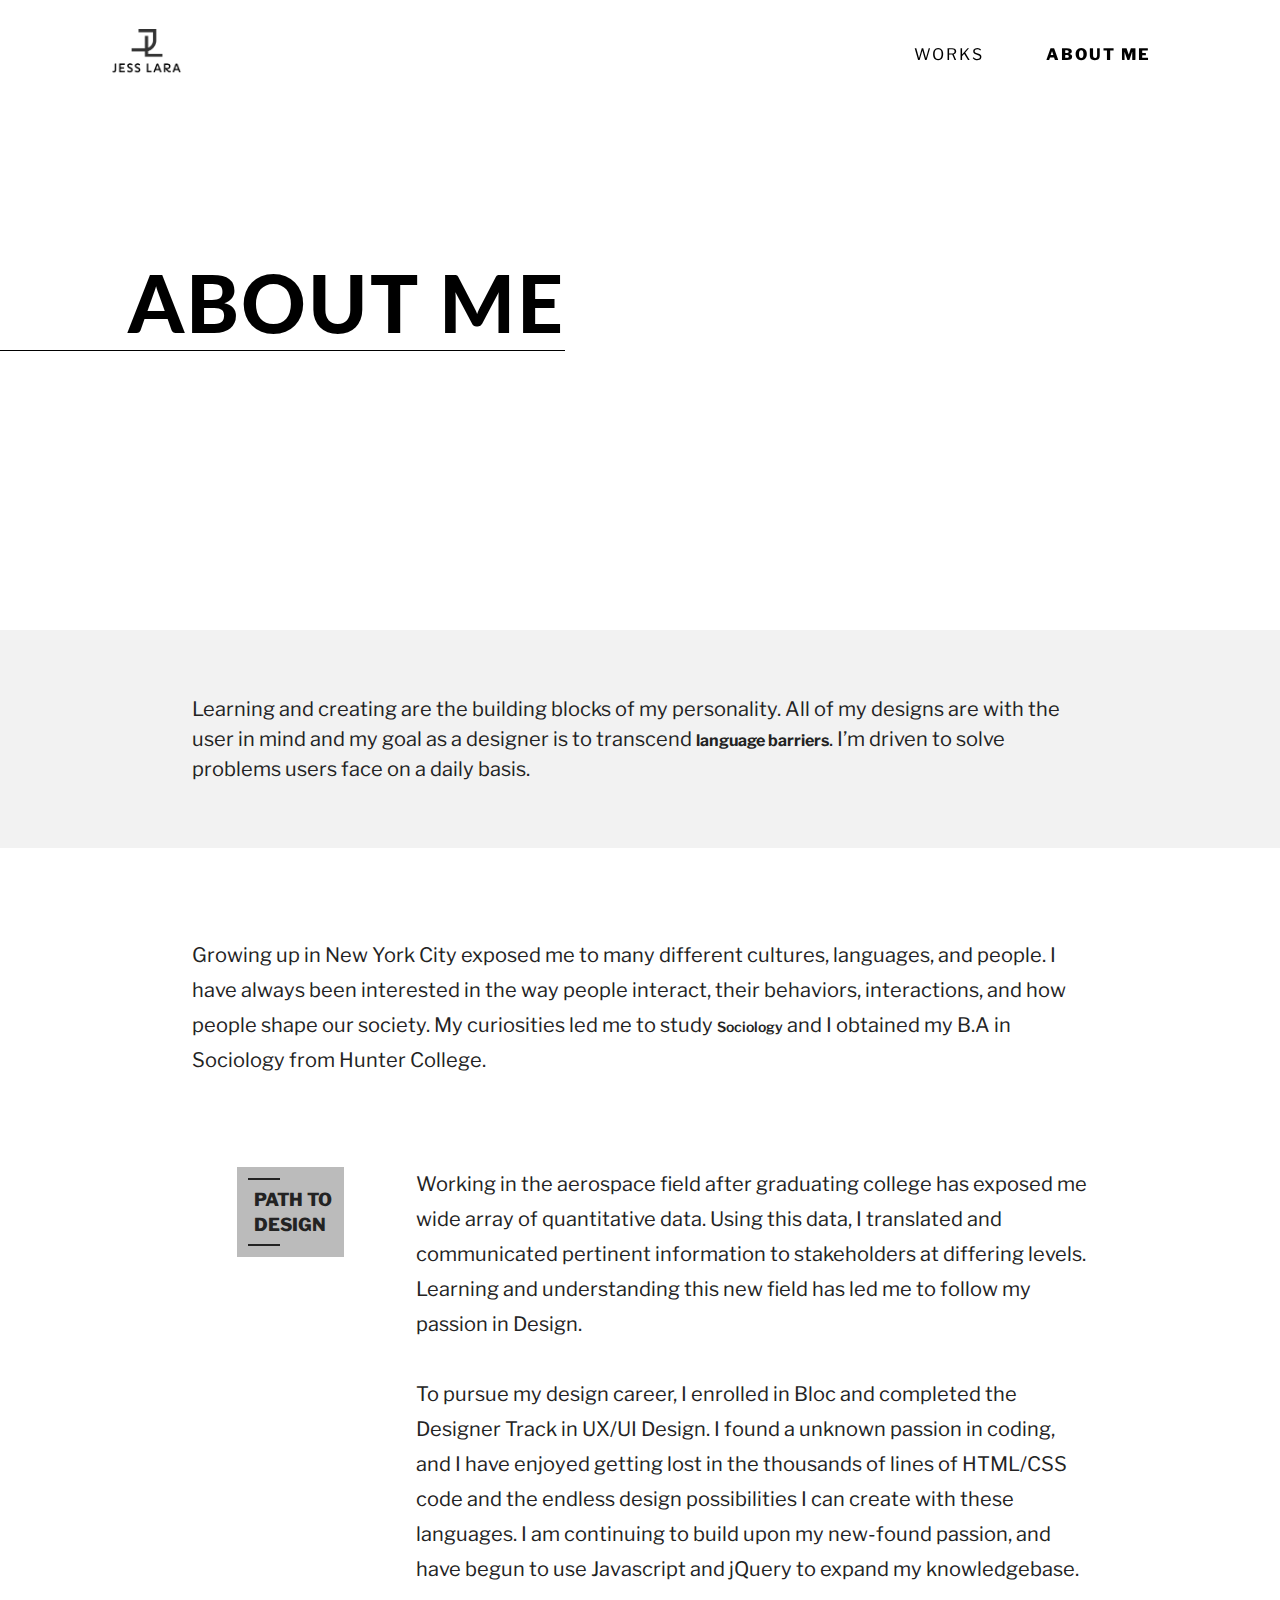
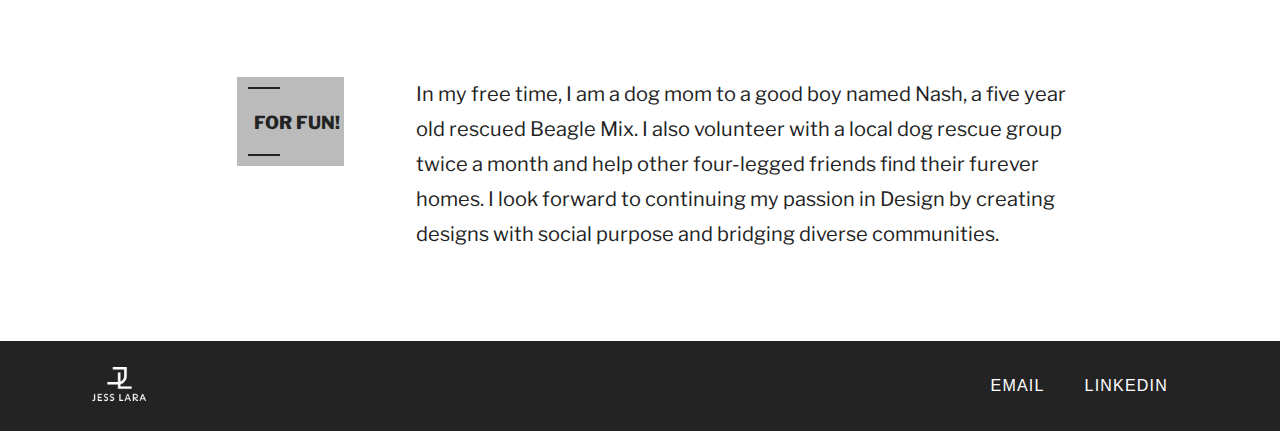
==== commit 046a9522: "latest changes" ====
--- a/aboutme.html
+++ b/aboutme.html
@@ -1,17 +1,18 @@
 <!DOCTYPE html>
 <html>
-  <head>
-    <meta charset="utf-8">
-    <meta name="viewport" content="width=device-width, initial-scale=1.0">
-    <title> Jess Lara | About Me</title>
-    <link rel="stylesheet" type="text/css" href="css/normalize.css">
-    <link rel="stylesheet" type="text/css" href="css/style.css">
-    <link href="https://fonts.googleapis.com/css?family=Libre+Franklin:100,300,400,500,600,700,800,900&display=swap" rel="stylesheet">
-    <link href="https://fonts.googleapis.com/css?family=Lobster" rel="stylesheet">
-    <link href="https://fonts.googleapis.com/css?family=Lato:300,400,700,900&display=swap" rel="stylesheet">
-    <link rel="stylesheet" href="https://use.fontawesome.com/releases/v5.8.2/css/all.css" integrity="sha384-oS3vJWv+0UjzBfQzYUhtDYW+Pj2yciDJxpsK1OYPAYjqT085Qq/1cq5FLXAZQ7Ay" crossorigin="anonymous">
-    <script src="https://ajax.googleapis.com/ajax/libs/jquery/3.4.1/jquery.min.js"></script>
-  </head>
+
+<head>
+  <meta charset="utf-8">
+  <meta name="viewport" content="width=device-width, initial-scale=1.0">
+  <title> Jess Lara | About Me</title>
+  <link rel="stylesheet" type="text/css" href="css/normalize.css">
+  <link rel="stylesheet" type="text/css" href="css/style.css">
+  <link href="https://fonts.googleapis.com/css?family=Libre+Franklin:100,300,400,500,600,700,800,900&display=swap" rel="stylesheet">
+  <link href="https://fonts.googleapis.com/css?family=Lobster" rel="stylesheet">
+  <link href="https://fonts.googleapis.com/css?family=Lato:300,400,700,900&display=swap" rel="stylesheet">
+  <link rel="stylesheet" href="https://use.fontawesome.com/releases/v5.8.2/css/all.css" integrity="sha384-oS3vJWv+0UjzBfQzYUhtDYW+Pj2yciDJxpsK1OYPAYjqT085Qq/1cq5FLXAZQ7Ay" crossorigin="anonymous">
+  <script src="https://ajax.googleapis.com/ajax/libs/jquery/3.4.1/jquery.min.js"></script>
+</head>
 
 <body>
   <!----Navigation Bar---->
@@ -29,59 +30,69 @@
           </ul>
         </nav>
       </header>
-<!--About Me - Hero Section------------->
+      <!--About Me - Hero Section------------->
 
-  <div class="herotext_am">
-    <div class="headerimg"></div>
-    <div class="title">
-      <h1>About Me</h1>
-    </div>
-    <div class="amtext">
-      <div class="amintro">
-      <p>With a focus on <strong>symbolistic design</strong>, I want to use UX/UI as a means to create user-centered designs. I want to use design to reach a wider audience in different spectrums; politics, the medical field, or students in a classroom. Designing a user interface that can transcend the <strong>language barrier</strong> is my ultimate goal as a designer. I'm driven to solve problems people face everyday.
-      </p></div>
-    </div>
+      <div class="herotext_am">
+        <div class="headerimg"></div>
+        <div class="title">
+          <h1>About Me</h1>
+        </div>
+        <div class="amtext">
+          <div class="amintro">
+            <p>Learning and creating are the building blocks of my personality.
+              All of my designs are with the user in mind and my goal as a designer is to transcend <strong>language barriers</strong>.
+              I’m driven to solve problems users face on a daily basis.
+            </p>
+          </div>
+        </div>
 
-  </div>
-</section>
+      </div>
+    </section>
 
-  <section class="biography">
-    <div class="biotext">
-      <p>Growing up in New York City exposed me to many different cultures, languages, and people. It is difficult for non-English speakers to flourish in a society where they struggle to understand the language around them. A simple task like paying a light bill, can become a task that an immigrant has to wait for a person to help them translate, understand, and ultimately pay. I’ve always been interested in mission based organizations; the idea of creating a tool that can help an individual, families, or  organizations has been a driver in deciding to pursue UX/UI Design. I want to create designs that aren’t limited by language.
-      </p>
-    </div>
+    <section class="biography">
+      <div class="biotext">
+        <p>Growing up in New York City exposed me to many different cultures, languages, and people. I have always been interested in the way people interact, their behaviors, interactions, and how people shape our society. My curiosities led me to
+          study <strong>Sociology</strong> and I obtained my B.A in Sociology from Hunter College.
+        </p>
+      </div>
 
-    <div class="questions">
-      <div class="label">
-        <h2>Introduction to Design</h2>
+      <div class="questions">
+        <div class="projectsectionlabel aboutmelabel">
+          <h2>Path to Design</h2>
+        </div>
+        <p>Working in the aerospace field after graduating college has exposed me wide array of quantitative data. Using this data, I translated and communicated pertinent information to stakeholders at differing levels. Learning and understanding
+          this new field has led me to follow my passion in Design.
+          <br><br>
+          To pursue my design career, I enrolled in Bloc and completed the Designer Track in UX/UI Design. I found a unknown passion in coding, and I have enjoyed getting lost in the thousands of lines of HTML/CSS code and the endless design
+          possibilities I can create with these languages. I am continuing to build upon my new-found passion, and have begun to use Javascript and jQuery to expand my knowledgebase.</p>
       </div>
-      <p>My mom is a seamstress and when I was young she taught me the basics of crochet.  The first chance I had, I went to the library and found crocheting books, full of designs and all with different patterns. I went from teaching myself crochet to knitting, embroidery, watercolor, and many other skills I was driven to learn about. Design is something that I have always been passionate about and I feel lucky to be able to apply this in my future career. I’ve always been fascinated with human interactions; it was the reason I pursued a B.A. in Sociology. UX/UI Design is the perfect crossroads to my passion, it emcompasses designing, learning, and creating with the user always in mind.</p>
 
+      <div class="questions">
+        <div class="projectsectionlabel aboutmelabel">
+          <h2>For Fun!</h2>
+        </div>
+        <p>In my free time, I am a dog mom to a good boy named Nash, a five year old rescued Beagle Mix. I also volunteer with a local dog rescue group twice a month and help other four-legged friends find their furever homes. I look forward to continuing my passion in Design by creating designs with social purpose and bridging diverse communities.
 
-      <div class="label">
-        <h2>the importance of design</h2>
+        </p>
       </div>
-      <p>Immigrating to the New York city at a young age, immersed me into a vastly different multi-cultural diaspora. My mom wasn’t able to understand English in the crotchet design books, but she was able to understand the patterns and designs. We could both work on the same items and not be hindered by the language barrier of the books being in English. The patterns are universal. Patterns and symbolism in design can transcend languages. This is what love about design. Design has the ability to reach everyone. I graduated college with a BA in Sociology because I was passionate about learning how humans interact in society, learning about human patterns, cultures, and how they function in an everyday world. My passion in Sociology aids in my knowledge in UX/UI and creating designs that everyone can use.
-      </p>
-    </div>
   </div>
   </section>
 
   <!---Footer Section--------->
   <footer class="fcontainer">
-      <div class="footerlogo">
-        <a href="index.html">
-          <img href="index.html" src="images/LogoLight.png" alt="Jess Lara">
-        </a>
-      </div>
+    <div class="footerlogo">
+      <a href="index.html">
+        <img href="index.html" src="images/LogoLight.png" alt="Jess Lara">
+      </a>
+    </div>
 
-      <div class="footlist">
-        <ul>
-          <li><a href="mailto:lara.jessenia@gmail.com? Subject=Hello%20Jess">
-              Email</a></li>
-          <li><a href="https://www.linkedin.com/in/jessenialara/">Linkedin</a></li>
-        </ul>
-      </div>
+    <div class="footlist">
+      <ul>
+        <li><a href="mailto:lara.jessenia@gmail.com? Subject=Hello%20Jess">
+            Email</a></li>
+        <li><a href="https://www.linkedin.com/in/jessenialara/">Linkedin</a></li>
+      </ul>
+    </div>
 
   </footer>
   </div>
@@ -90,21 +101,22 @@
   <script src="app.js"></script>
 
 
-</div>
+  </div>
   <!--JAVASCRIPT------------------------->
-      <script src="app.js"></script>
+  <script src="app.js"></script>
 
   <!--GOOGLE ANALYTICS-------------------->
-      <script async src="https://www.googletagmanager.com/gtag/js?id=UA-140507213-1"></script>
-      <script>
-        window.dataLayer = window.dataLayer || [];
+  <script async src="https://www.googletagmanager.com/gtag/js?id=UA-140507213-1"></script>
+  <script>
+    window.dataLayer = window.dataLayer || [];
 
-        function gtag() {
-          dataLayer.push(arguments);
-        }
-        gtag('js', new Date());
+    function gtag() {
+      dataLayer.push(arguments);
+    }
+    gtag('js', new Date());
 
-        gtag('config', 'UA-140507213-1');
-      </script>
-  </body>
-  </html>
+    gtag('config', 'UA-140507213-1');
+  </script>
+</body>
+
+</html>
--- a/css/style.css
+++ b/css/style.css
@@ -400,12 +400,14 @@
 /*-----------CASE STUDY: ByteSpace-----------------*/
 .casestudyhero {
   width: 100vw;
-  height: 100vh;
+  height: 70vh;
 }
 
 .herotextcs {
+  max-height: 80%;
   display: flex;
   flex-direction: column;
+  flex-wrap: nowrap;
   align-content: center;
   justify-content: center;
   text-align: center;
@@ -430,7 +432,7 @@
 
 .bytespacecompimg img {
   height: auto;
-  max-width: 75%;
+  max-width: 65%;
 }
 
 .csbutton {
@@ -886,16 +888,115 @@
   line-height: 2.4rem;
 }
 
+/*---------Case Study - Hound Watch---------*/
+.herotexthoundwatch{
+  max-height: 80%;
+  display: flex;
+  flex-direction: column;
+  flex-wrap: nowrap;
+  align-content: center;
+  justify-content: center;
+  text-align: center;
+  padding-top: 35%;
+}
+
+.herotexthoundwatch  h1 {
+  font-size: 3.5rem;
+}
+
+.houndwatchimg{
+  display: flex;
+  flex-direction: row;
+  justify-content: space-between;
+  width: 70%;
+  padding: 15% 0;
+  margin: 0 auto;
+}
+
+.houndwatchimg img{
+  height: 20vh;
+  width: auto;
+  padding:  0 1%;
+}
+
+/*-SWOT Analysis-*/
+
+  .swotanalysis strong {
+  font: 1.4rem 'Lato', sans-serif;
+  font-weight: 900;
+}
+
+/*-Personas-*/
+
+.personasimg{
+  display: flex;
+  flex-direction: column;
+  justify-content: center;
+  align-content: center;
+  justify-content: space-between;
+}
+
+.personasimg img{
+  width: 85vw;
+  height: auto;
+  padding: 2%;
+  margin: 0 auto;
+}
+
+/*-User Stories-*/
+
+.userstories p{
+  padding-bottom: 0;
+}
+
+.storieslist{
+  padding: 0;
+  display: flex;
+  flex-direction: column;
+  margin: 0;
+  font: 1.4rem 'Lato', sans-serif;
+}
+
+.storieslist strong{
+  font: 1.4rem 'Lato', sans-serif;
+  font-weight: 900;
+}
+
+/*-User Flows-*/
+
+.userflows{
+  padding: 0 5%;
+  margin: 0 auto;
+}
+
+.userflowlist{
+  padding: 0 8%;
+}
+.userflowlist li{
+  font: 1.4rem 'Lato', sans-serif;
+  font-weight: 600;
+  padding: 1%;
+}
+
+/*-Wireframes-*/
+
+.houndwatchsketches img,
+.lowfid_img img,
+.highfid_img img,
+.iterations_img img{
+  width: 90vw;
+  padding: 0 5% 0 10%;
+}
+
+
+
+
 /*****************About Me*************/
 .am_containeer p {
   font: 1.4rem "Libre Franklin", sans-serif;
   font-weight: 300;
 }
 
-/*
-.aboutmeheader{
-  height: 100vh;
-}*/
 .herotext_am {
   position: relative;
   display: flex;
@@ -926,27 +1027,31 @@
 
 .amintro p {
   font: 1.4rem "Libre Franklin", sans-serif;
-  font-weight: 300;
+  font-weight: 400;
   padding: 10% 6%;
   background-color: #f2f2f2;
-  line-height: 2rem;
-}
-
-strong .amintro {
-  font-weight: 900;
-  font: 1.5rem "Libre Franklin", sans-serif;
-  text-decoration: underline;
+  line-height: 2.5rem;
+}
+
+ .amintro p strong {
+  font: 1.4rem "Libre Franklin", sans-serif;
+   font-weight: 700;
 }
 
 .biography p {
   padding: 0 10%;
   font: 1.4rem "Libre Franklin", sans-serif;
   font-weight: 300;
-  line-height: 2.2rem;
+  line-height: 2.5rem;
 }
 
 .biotext {
   padding: 10% 0%;
+}
+
+.biotext p strong{
+  font: 1.4rem "Libre Franklin", sans-serif;
+  font-weight: 600;
 }
 
 .label {
@@ -955,9 +1060,9 @@
   font-weight: 400;
   text-transform: uppercase;
   text-align: center;
-  background-color: #000;
+  background-color: #232323;
   padding: 4%;
-  width: 65%;
+  width: 45%;
 }
 
 .label h2 {
@@ -972,6 +1077,18 @@
   padding: 8% 10%;
 }
 
+
+
+
+
+
+
+
+
+
+
+
+
 /*____________________________MEDIA QUERIES__________________________*/
 @media (min-width: 640px) {
   .hero {
@@ -1029,12 +1146,9 @@
   }
 
   /*-----Bytespace-----*/
-  .casestudyhero {
-    height: 80vh;
-  }
 
   .herotextcs article h1 {
-    padding-top: 15%;
+    padding-top: 25%;
     font-size: 7.5rem;
   }
 
@@ -1163,7 +1277,48 @@
   .iterations_img img {
     padding-top: 5%;
   }
-}
+/*-----About Me-----*/
+  .headerimg{
+    height: 55vh;
+  }
+
+  .title h1{
+    font-size: 3.5rem;
+  }
+
+  .amintro p{
+    font-size: 1.6rem;
+  }
+
+  .amintro p strong{
+    font-size: 1.6rem;
+  }
+
+  .biography p{
+    font-size: 1.6rem;
+  }
+
+  .label h2{
+    font-size: 1.8rem;
+  }
+
+
+
+
+
+
+}
+
+
+
+
+
+
+
+
+
+
+
 
 @media (min-width: 768px) {
   .hero {
@@ -1239,16 +1394,20 @@
 
   /*--------BYTESPACE-------*/
   .herotextcs article h1 {
-    padding-top: 15%;
+    padding-top: 20%;
   }
 
   .herotextcs p {
-    padding: 4% 5%;
+    padding: 3% 5%;
+  }
+
+  .bytespacecompimg{
+    padding-bottom: 2%;
   }
 
   .bytespacecompimg img {
     height: auto;
-    max-width: 40%;
+    max-width: 35%;
   }
 
   .subsectionlabel {
@@ -1348,6 +1507,17 @@
   .typefaceimg img {
     width: 60vh;
   }
+
+  /*-------ABOUT ME------*/
+
+  .headerimg{
+    height: 65vh;
+  }
+
+  .title h1{
+    font-size: 4rem;
+  }
+
 }
 
 
@@ -1441,10 +1611,6 @@
 
   }
 
-  #currentpage {
-    border-bottom: 2px solid #232323;
-    width: 70%;
-  }
 
   .cmbutton {
     width: 40%;
@@ -1453,7 +1619,7 @@
   .sectionlabel {
     display: block;
     background-color: #fff;
-    margin-left: 10%;
+    margin-left: 5%;
     width: 20%;
     padding: 4% 0%;
     margin-top: 5%;
@@ -1975,13 +2141,83 @@
     margin: 0 auto;
   }
 
+  .conclusion
+
   .conclusion p{
     padding-bottom: 8%;
   }
 
   #currentpage{
-    width: 35%;
-  }
+    width: 105%;
+    font-weight: 800;
+  }
+/*------ABOUT ME-------*/
+
+.headerimg{
+  height: 70vh;
+}
+
+.title h1{
+  top: 30%;
+  font-size: 8rem;
+}
+
+.biography{
+  padding: 0% 15%;
+}
+
+.questions{
+  display: flex;
+  flex-direction: row;
+  position: relative;
+  padding-bottom: 10%;
+}
+
+.biotext{
+  padding: 5% -10%;
+}
+
+.biotext p{
+  font-size: 2rem;
+  line-height: 3.5rem;
+  font-weight: 400;
+  padding: 0;
+}
+
+.amintro p{
+  font-size: 2rem;
+  padding: 5% 15%;
+  line-height: 3rem;
+}
+
+.aboutmelabel{
+  width: 20%;
+  padding: 7% 3%;
+  position: absolute;
+}
+
+.aboutmelabel h2{
+  font-size: 2rem;
+  line-height: 2.5rem;
+  width: 10rem;
+}
+
+.questions p{
+  font-size: 2rem;
+  line-height: 3.5rem;
+  font-weight: 400;
+  padding: 0 0 0 25%;
+}
+
+
+
+
+
+
+
+
+
+
 
 }
 
@@ -2009,8 +2245,13 @@
     margin-left: 52%;
   }
 
+  .nav li{
+    width: 65%;
+  }
+
   #currentpage{
-    width: 75%;
+    font-weight: 800;
+    width: 85%;
   }
 
   .herotext {
@@ -2167,12 +2408,20 @@
     padding-top: 1%;
   }
 
-
-
-
-
-
-
-
-
-}
+/*------ABOUT ME------*/
+
+.aboutmelabel{
+  width: 12%;
+  padding: 5% 3%;
+  position: absolute;
+  margin-left: 5%;
+}
+
+
+
+
+
+
+
+
+}
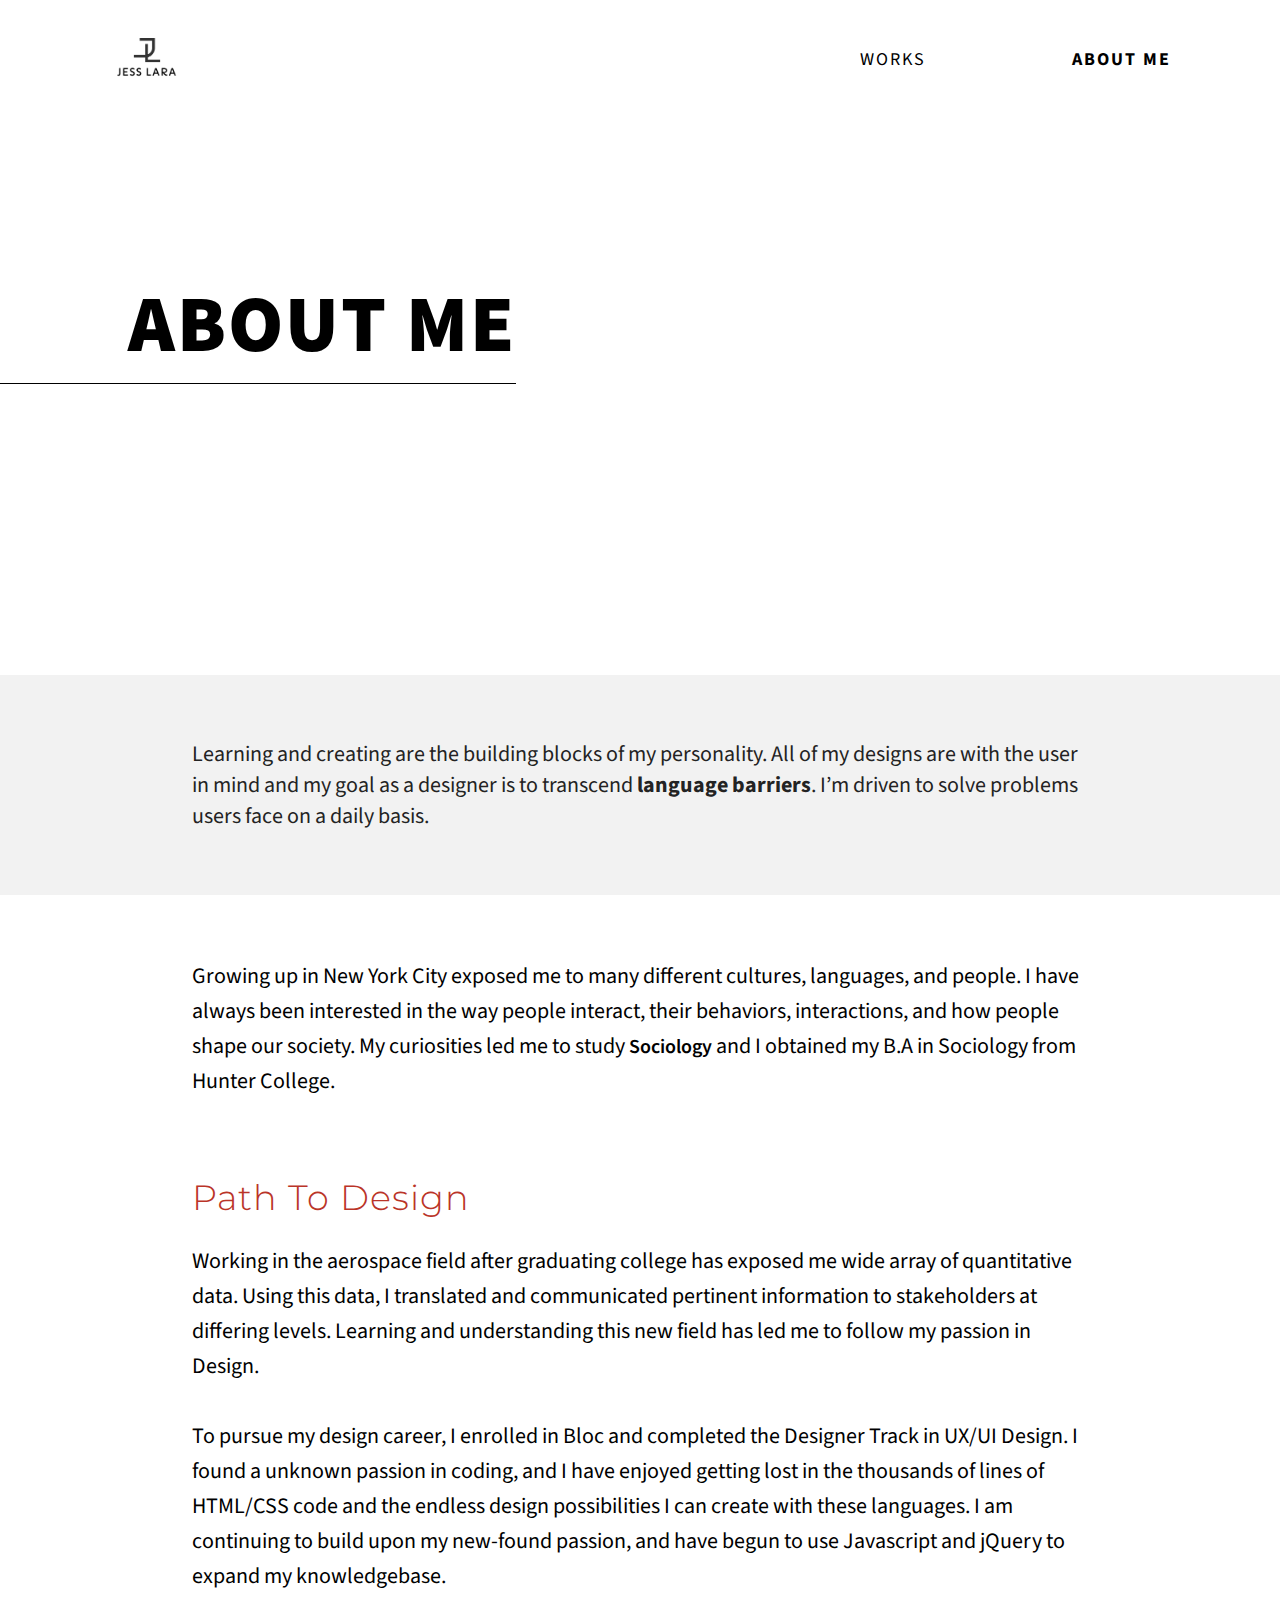
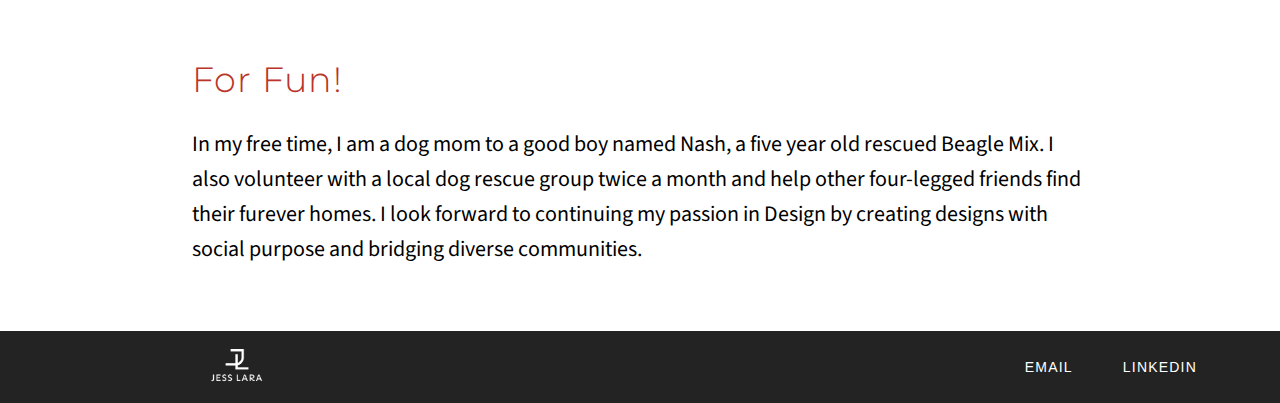
==== commit 2c692acb: "latest update to portfolio" ====
--- a/aboutme.html
+++ b/aboutme.html
@@ -4,12 +4,13 @@
 <head>
   <meta charset="utf-8">
   <meta name="viewport" content="width=device-width, initial-scale=1.0">
+  <meta http-equiv="X-UA-Compatible" content="ie-edge">
+  <meta http-equiv="ScreenOrientation" content="autoRotate:disabled">
   <title> Jess Lara | About Me</title>
   <link rel="stylesheet" type="text/css" href="css/normalize.css">
   <link rel="stylesheet" type="text/css" href="css/style.css">
-  <link href="https://fonts.googleapis.com/css?family=Libre+Franklin:100,300,400,500,600,700,800,900&display=swap" rel="stylesheet">
-  <link href="https://fonts.googleapis.com/css?family=Lobster" rel="stylesheet">
-  <link href="https://fonts.googleapis.com/css?family=Lato:300,400,700,900&display=swap" rel="stylesheet">
+    <link href="https://fonts.googleapis.com/css?family=Source+Sans+Pro:300,400,600,700,900&display=swap" rel="stylesheet">
+   <link href="https://fonts.googleapis.com/css?family=Montserrat:600,700,900&display=swap" rel="stylesheet">
   <link rel="stylesheet" href="https://use.fontawesome.com/releases/v5.8.2/css/all.css" integrity="sha384-oS3vJWv+0UjzBfQzYUhtDYW+Pj2yciDJxpsK1OYPAYjqT085Qq/1cq5FLXAZQ7Ay" crossorigin="anonymous">
   <script src="https://ajax.googleapis.com/ajax/libs/jquery/3.4.1/jquery.min.js"></script>
 </head>
@@ -49,14 +50,14 @@
       </div>
     </section>
 
-    <section class="biography">
+    <section class="content contentbio">
       <div class="biotext">
         <p>Growing up in New York City exposed me to many different cultures, languages, and people. I have always been interested in the way people interact, their behaviors, interactions, and how people shape our society. My curiosities led me to
           study <strong>Sociology</strong> and I obtained my B.A in Sociology from Hunter College.
         </p>
       </div>
 
-      <div class="questions">
+      <div class="content questions">
         <div class="projectsectionlabel aboutmelabel">
           <h2>Path to Design</h2>
         </div>
@@ -67,7 +68,7 @@
           possibilities I can create with these languages. I am continuing to build upon my new-found passion, and have begun to use Javascript and jQuery to expand my knowledgebase.</p>
       </div>
 
-      <div class="questions">
+      <div class="content questions">
         <div class="projectsectionlabel aboutmelabel">
           <h2>For Fun!</h2>
         </div>
--- a/css/style.css
+++ b/css/style.css
@@ -9,35 +9,35 @@
 
 /*---Headings*/
 h1 {
-  font: 5rem 'Lato', cursive;
+  font-family: 'Source Sans Pro', sans-serif;
   color: #000;
   text-transform: uppercase;
   letter-spacing: .3rem;
-  font-weight: 900;
+  font-weight: 700;
 }
 
 h2 {
-  font: 3rem 'Libre Franklin', sans-serif;
+  font-family: 'Source Sans Pro', sans-serif;
+  font-weight: 600;
+  color: #232323;
+}
+
+h3 {
+  font-family: 'Source Sans Pro', sans-serif;
   font-weight: 400;
   color: #232323;
 }
 
-h3 {
-  font: 2.5rem 'Libre Franklin', sans-serif;
-  font-weight: 400;
-  color: #232323;
-}
-
 p {
-  font: 1.9rem 'Libre Franklin', sans-serif;
+  font-family: 'Source Sans Pro', sans-serif;
   font-weight: 300;
   color: #232323;
   line-height: 3.5rem;
 }
 
 /*----------------Home Page-----------------------*/
-.container {
-  background-color: #fff;
+.indexcontainer {
+  background-color: #f2f2f2;
   overflow: hidden;
   width: 100%;
 }
@@ -47,9 +47,7 @@
   height: 100vh;
   overflow: hidden;
   width: 100%;
-  background: linear-gradient(rgba(100, 100, 100, 1), rgba(200, 200, 200, .5)), url("../images/IMG_3476.JPG") no-repeat center;
-  background-size: cover;
-  background-position: 45%;
+  background-color: #fff;
 }
 
 /*_____NAVBAR____*/
@@ -61,10 +59,6 @@
   z-index: 3;
 }
 
-.navdark {
-  background-color: rgba(255, 255, 255, .95);
-}
-
 .nav ul {
   margin: 0;
   padding: 0;
@@ -73,44 +67,36 @@
 }
 
 .nav li a {
-  font: 1.4rem 'Libre Franklin', cursive;
-  color: #fff;
+  font: 1.4rem 'Source Sans Pro', cursive;
+  color: #000;
   text-transform: uppercase;
   letter-spacing: .2rem;
   font-weight: 400;
   display: block;
-  padding: 2rem 5rem;
+  padding: 1.8rem 2rem;
   text-decoration: none;
   text-align: right;
 }
 
-.navdark li a {
-  color: #000;
-}
-
-.nav .logo {
+nav .logo {
   display: block;
   float: left;
-  padding: 3.5% 8%;
+  padding: 5% 0 0 5%;
   text-decoration: none;
 }
 
 .nav img {
-  width: 14vw;
+  width: 30%;
   height: auto;
 }
 
 /* menu */
 .nav .menu {
-  background-color: rgba(112, 112, 112, .9);
+  background-color: rgba(255, 255, 255, .8);
   clear: both;
   max-height: 0;
   transition: max-height .2s ease-out;
   z-index: 1;
-}
-
-.navdark .menu {
-  background-color: rgba(255, 255, 255, .95);
 }
 
 /* menu icon */
@@ -118,27 +104,23 @@
   cursor: pointer;
   display: inline-block;
   float: right;
-  padding: 8% 6%;
+  padding: 8% 5% 0 0;
   position: relative;
   user-select: none;
 }
 
 .nav .menu-icon .navicon {
-  background: #fff;
+  background: #000;
   display: block;
   height: .2rem;
   position: relative;
   transition: background .2s ease-out;
-  width: 6.5vw;
-}
-
-.navdark .menu-icon .navicon {
-  background: #000;
+  width: 5vw;
 }
 
 .nav .menu-icon .navicon:before,
 .nav .menu-icon .navicon:after {
-  background: #fff;
+  background: #000;
   content: '';
   display: block;
   height: 100%;
@@ -166,7 +148,7 @@
 }
 
 .nav .menu-btn:checked~.menu {
-  max-height: 24rem;
+  max-height: 10%;
 }
 
 .nav .menu-btn:checked~.menu-icon .navicon {
@@ -187,41 +169,58 @@
 }
 
 /*_HERO TEXT_*/
-.herotext {
+.herocontent {
   overflow: hidden;
   display: flex;
-  flex-wrap: wrap;
-  flex-direction: column;
-  justify-content: center;
-  align-content: center;
-  width: 80%;
-  text-align: center;
-  background-color: rgba(255, 255, 255, .75);
-  margin: 40% 0 10% 10%;
+  flex-direction: row;
+  width: 100vw;
+  height: 100%;
   position: relative;
-  padding: 5%;
-}
-
-/*.herotext:after {
-  content: '';
-  position: absolute;
-  top: 3%;
-  left: 3%;
-  bottom: 3%;
-  right: 3%;
-  border: 1px #232323 solid;
-}*/
-
-.herotext p {
-  font: 1.9rem 'Lato', sans-serif;
-  position: relative;
-  padding: 10% 1%;
+}
+
+.herotext{
+  display: block;
+  padding: 45% 7%;
+}
+
+.herotext h1{
+  font-size: 2.5rem;
+  line-height: 1.5;
+  font-weight: 900;
+}
+
+.herotext h2{
+  padding-top: 20%;
+  font-size: 2rem;
+  line-height: 1.5;
+  color: rgba(0,0,0,.8);
+}
+
+.herotext p{
+  padding-top: 15%;
+  font-size: 1.8rem;
+  line-height: 1.5;
   font-weight: 400;
-}
-
-.herotext strong {
-  font-weight: 900;
-  font-size: 1.9rem;
+  padding-bottom: 25%;
+  color: rgba(0,0,0,.8);
+}
+
+.herotext strong{
+  font-size: 1.8rem;
+  font-weight: 800;
+  color: rgba(0,0,0,.9);
+}
+
+.heroimg {
+  width: 90%;
+}
+
+.heroimg img{
+  float: right;
+  width: 100%;
+  height: 100%;
+  object-fit: cover;
+  opacity: 0.7;
 }
 
 .cmbutton {
@@ -229,7 +228,7 @@
   border: .2rem solid #232323;
   padding: 4.5% 8%;
   color: #fff;
-  font: 1.6rem 'Lato', sans-serif;
+  font: 1.6rem 'Source Sans Pro', sans-serif;
   letter-spacing: .1rem;
   text-decoration: none;
   text-transform: uppercase;
@@ -247,17 +246,6 @@
   border: 2px solid #000;
 }
 
-.herotext h1 {
-  width: 100%;
-  font-family: 'Alex Brush', cursive;
-  text-transform: inherit;
-  font-size: 5rem;
-  position: relative;
-  padding: 20% 0 0%;
-  margin: 0 auto;
-  border-bottom: .2rem solid #000;
-}
-
 .sectionlabel {
   display: none;
 }
@@ -268,89 +256,79 @@
 
 /*----PROJECTS------*/
 .portfolio_works {
-  background-color: #f2f2f2;
   display: flex;
   flex-direction: column;
   cursor: pointer;
   justify-content: space-between;
-}
-
-.project {
-  text-align: center;
+  padding: 5% 5%;
+}
+
+.card {
+  width: 90vmin;
+  height: 55vmin;
+  display: flex;
+  box-shadow: 0 3rem 4rem -1.5rem rgba(0, 0, 0, 0.7);
+  background-color: #fff;
+  justify-content: space-between;
+  margin-bottom: 5%;
+}
+
+.card__img{
+  width: 35%;
+  height: 100%;
+  background-color:rgba(0, 0, 0, .8) ;
+}
+
+.card__img img{
+  height: 100%;
+  width: auto;
+  padding: 10%;
+}
+
+#bytespace img{
   width: 100%;
-  padding: 5% 5%;
-}
-
-.projectimg {
-  background-color: #232323;
-  margin: 0 auto;
-  padding: 10% 0;
-  position: relative;
-  height: 40vh;
-  border-radius: 5% 5% 0% 0%;
-}
-
-.projectimg img {
-  height: 30vh;
-  width: auto;
-  position: absolute;
-  left: 50%;
-  top: 50%;
-  transform: translate(-50%, -50%);
-}
-
-.bsimg img {
-  width: 65vw;
   height: auto;
-}
-
-.mobilewrap {
-  background-color: rgba(255, 255, 255, 1);
-  padding: 5% 6%;
-  position: relative;
-  border-radius: 0% 0% 5% 5%;
-}
-
-.text {
-  display: flex;
-  flex-direction: column;
-  align-items: flex-start;
-  padding-bottom: 5%;
-}
-
-.text h2 {
-  color: #000;
-  text-align: left;
-  padding-bottom: 5%;
-  font-size: 1.8rem;
-  letter-spacing: .1rem;
-  font-weight: 600;
-}
-
-.text p {
-  color: #000;
-  text-align: left;
-  line-height: normal;
+  padding: 60% 10%;
+}
+
+.card__content {
+  padding: 10% 5%;
+  box-sizing: border-box;
+  width: 60%;
+}
+
+.card__content-header {
+  font-weight: 900;
+  font-size: 5.4rem;
+  font-size: 7vmin;
+  text-transform: capitalize;
+  letter-spacing: 0.01rem;
+  line-height: 0.91;
+  margin: 3vmin 0 3.5vmin;
+}
+
+.card__content-paragraph {
   font-size: 1.4rem;
-  padding-bottom: 7%;
-  font-weight: 400;
-}
-
-.mobilebutton {
-  color: #000;
-  width: 55%;
-  padding: 3% 4%;
-  background-color: #fff;
-  font: 1.2rem 'Lato', cursive;
-  text-transform: uppercase;
-  border: 2px solid #000;
-  font-weight: 500;
-}
-
-.mobilebutton:hover {
-  color: #fff;
-  background-color: #000;
-}
+  line-height: 1.2;
+  font-weight: 300;
+  margin-bottom: 2.5vmin;
+}
+
+.card__content-link {
+  color: #BA3428;
+  font-size: 4vmin;
+  display: block;
+  cursor: pointer;
+  opacity: 0.7;
+  transition: opacity 0.3s ease;
+}
+.card__content-link:hover {
+  opacity: 1;
+}
+.card__content-link:after {
+  content: " →";
+}
+
 
 /*----------FOOTER--------------*/
 .fcontainer {
@@ -366,11 +344,12 @@
 
 .footerlogo {
   float: left;
-  padding-right: 20%;
+  padding-right: 5%;
 }
 
 .footerlogo img {
-  height: 5vh;
+  width: 30%;
+  height: auto;
 }
 
 .footlist {
@@ -385,54 +364,49 @@
 }
 
 .footlist li {
-  padding-left: 1rem;
+  padding-left: 1.5rem;
 }
 
 .footlist li a {
   color: #fff;
-  font: 1.2rem ' Lato', sans-serif;
+  font: 1.2rem ' Source Sans Pro', sans-serif;
   letter-spacing: .12rem;
   font-weight: 400;
   text-decoration: none;
   text-transform: uppercase;
 }
 
-/*-----------CASE STUDY: ByteSpace-----------------*/
+.sectionline{
+  display: none;
+}
+
+/*-----------CASE STUDY: Hound Watch-----------------*/
 .casestudyhero {
   width: 100vw;
-  height: 70vh;
-}
-
-.herotextcs {
-  max-height: 80%;
+  height: 100vh;
+}
+
+.herotexthoundwatch{
   display: flex;
   flex-direction: column;
-  flex-wrap: nowrap;
   align-content: center;
   justify-content: center;
   text-align: center;
-}
-
-.herotextcs article h1 {
-  padding-top: 35%;
-  font: 6.5rem 'Lobster', cursive;
-  text-transform: none;
-  color: #00765A;
-}
-
-.herotextcs p {
-  padding: 3.5rem 2rem;
-  font: 1.6rem/1.9 'Libre Franklin', sans-serif;
-  font-weight: 400;
-}
-
-.bytespacecompimg {
-  padding-bottom: 5rem;
-}
-
-.bytespacecompimg img {
-  height: auto;
-  max-width: 65%;
+  padding-top: 20vh;
+}
+
+.herotexthoundwatch  h1 {
+  font-size: 3.5rem;
+}
+
+.houndwatchimg{
+  padding: 25% 0 15% 0;
+  margin: 0 auto;
+}
+
+.houndwatchimg img{
+  height: 35vh;
+  width: auto;
 }
 
 .csbutton {
@@ -440,7 +414,7 @@
   border: .2rem solid #fff;
   padding: 1rem 2rem;
   color: #fff;
-  font: 1.2rem 'Lato', sans-serif;
+  font: 1.2rem 'Source Sans Pro', sans-serif;
   letter-spacing: .1rem;
   text-decoration: none;
   text-transform: uppercase;
@@ -454,22 +428,81 @@
   color: #fff;
 }
 
+/*-------Sections Label------*/
+.projectsectionlabel {
+  background-color: #232323;
+  padding: 2% 4%;
+  width: 40%;
+  margin-top: 4%;
+  position: relative;
+}
+
+.projectsectionlabel h2 {
+  width: 100%;
+  vertical-align: middle;
+  color: #fff;
+  font: 1.8rem 'Montserrat', sans-serif;
+  letter-spacing: .1rem;
+  font-weight: 300;
+  text-transform: capitalize;
+  text-align: center;
+  text-align: left;
+}
+
+.projectsectionlabel::after {
+  content: '';
+  position: absolute;
+  top: 0;
+  bottom: 0%;
+  left: 9%;
+  right: 0%;
+  width: 30%;
+  border-bottom: 1.5px #fff solid;
+  margin-bottom: 4%;
+}
+
+/*-------Sub-sections Label------*/
+.subsectionlabel {
+  background-color: #fff;
+  margin-left: 5%;
+  margin-right: 5%;
+  padding: 5% 3%;
+}
+
+.subsectionlabel h2 {
+  text-transform: uppercase;
+  text-align: left;
+  color: #232323;
+  font: 1.4rem 'Source Sans Pro', sans-serif;
+  letter-spacing: .1rem;
+  font-weight: 600;
+  border-bottom: 1px solid rgba(0,0,0,.7);
+}
+
+.content p{
+  padding: 3% 8%;
+  font-size: 1.5rem;
+  line-height: 1.5;
+}
+
+/*------------------Sections-------------*/
+
 /*_______ROLE____*/
 .role-description {
   background-color: #f2f2f2;
-  padding: 2rem 3rem;
+  padding: 5% 8%;
   margin-bottom: 5%;
 }
 
 .role-description h2 {
-  font: 1.6rem 'Lato', sans-serif;
+  font: 1.6rem 'Source Sans Pro', sans-serif;
   font-weight: 600;
   padding-bottom: 1rem;
   text-transform: uppercase;
 }
 
 .role-description p {
-  font: 1.4rem "Libre Franklin", sans-serif;
+  font: 1.4rem "Source Sans Pro", sans-serif;
   font-weight: 400;
   letter-spacing: .1rem;
   padding-bottom: 2.5rem;
@@ -479,11 +512,7 @@
   padding-bottom: 0;
 }
 
-/*-------Sections------*/
-.problem-solution, .research, .branding, .conclusion {
-  position: relative;
-}
-
+ /*_____RESEARCH_______*/
 .researchdata {
   position: relative;
   padding-left: 3rem;
@@ -510,7 +539,7 @@
 td {
   text-emphasis: left;
   padding: 1rem;
-  font: 1.4rem 'Libre Franklin', sans-serif;
+  font: 1.4rem 'Source Sans Pro', sans-serif;
 }
 
 .chart {
@@ -529,7 +558,7 @@
   width: 100%;
   color: #000;
   padding-bottom: 1rem;
-  font: 1.4rem 'Libre Franklin', sans-serif;
+  font: 1.4rem 'Source Sans Pro', sans-serif;
   text-transform: uppercase;
   font-weight: 500;
 }
@@ -539,80 +568,12 @@
   margin-bottom: 4rem;
 }
 
-.mainsection {
-  padding-top: 3%;
-}
-
-.mainsection p {
-  padding: 2rem 3rem;
-}
-
-.projectsectionlabel {
-  background-color: #bbb;
-  padding: 6% 5%;
-  height: 5%;
-  width: 45%;
-  margin-top: 4%;
-  position: relative;
-}
-
-.projectsectionlabel h2 {
-  width: 100%;
-  vertical-align: middle;
-  color: #232323;
-  font: 2rem 'Libre Franklin', sans-serif;
-  text-transform: uppercase;
-  text-align: center;
-  text-align: left;
-}
-
-.projectsectionlabel::after {
-  content: '';
-  position: absolute;
-  top: 8%;
-  bottom: 8%;
-  left: 10%;
-  right: 20%;
-  width: 30%;
-  border-bottom: 2px #232323 solid;
-  border-top: 2px #232323 solid;
-  padding: 0;
-  margin: 5% 0;
-}
-
-.mainsection p {
-  font: 1.4rem/1.8 'Lato', sans-serif;
-  font-weight: 400;
-  padding-top: 2.5rem;
-}
-
-.mainsection h2 {
-  font: 1.5rem 'Lato', sans-serif;
-  letter-spacing: .1rem;
-  font-weight: 600;
-  text-transform: uppercase;
-}
-
-.subsectionlabel {
-  background-color: #464646;
-  padding: 4% 3%;
-  width: 37%;
-}
-
-.subsectionlabel h2 {
-  text-align: left;
-  color: #fff;
-  font: 1.4rem 'Libre Franklin', sans-serif;
-  font-weight: 400;
-}
-
-.subsectionlabel:after {
-  border-bottom: 1px #fff solid;
-  border-top: 1px #fff solid;
-  left: 8%;
-}
-
-/*swot analysis*/
+/*_____SWOT ANALYSIS_____*/
+.swotanalysisflex .content strong {
+font: 1.4rem 'Source Sans Pro', sans-serif;
+font-weight: 600;
+}
+
 .swottable {
   height: 52rem;
   background-color: #F5F5F5;
@@ -621,7 +582,7 @@
 .swottable h2 {
   padding: 3rem;
   width: 40%;
-  font: 2.2rem "Lato", sans-serif;
+  font: 2.2rem "Source Sans Pro", sans-serif;
   line-height: 1.5;
   color: #000;
 }
@@ -630,7 +591,7 @@
   padding-left: 3rem;
   align-self: center;
   width: 97%;
-  font: .5rem "Lato", sans-serif;
+  font: .5rem "Source Sans Pro", sans-serif;
   font-weight: 400;
   color: #000;
   text-align: center;
@@ -638,7 +599,7 @@
 
 .swottable table td:first-child,
 .swottable table tr:first-child td {
-  font: 1.1rem "Lato", sans-serif;
+  font: 1.1rem "Source Sans Pro", sans-serif;
   color: #000;
   font-size: 1.2rem;
   font-weight: 600;
@@ -649,116 +610,139 @@
   text-align: right;
 }
 
-/*Personas*/
-.personas {
-  background-color: #F5F5F5;
-  border-radius: 5%;
-  margin-top: 5%;
-  margin-left: 5%;
-  margin-right: 5%;
-}
-
-.userdetail {
-  align-items: center;
-  justify-content: center;
-  align-content: center;
-  align-self: center;
-  width: 100%;
-  height: 100%;
-  margin: 0 auto;
-}
-
-.userinfo {
-  align-items: center;
-  font-family: "Lato", sans serif;
-}
-
-.user1, .user2 {
-  padding: 5% 5%;
+/*_____PERSONAS_____*/
+
+.user{
+  margin: 10% 10%;
   display: flex;
   flex-direction: column;
-}
-
-.userimg {
-  margin: 0 30%;
-  padding-bottom: 5%;
-}
-
-.userimg img {
-  height: 18vh;
-}
-
-.userinfo {
-  text-align: center;
-  margin-bottom: 5%;
-}
-
-.userinfo h2 {
-  color: #008080;
-  text-transform: none;
-  font: 1.6rem "Lato", sans serif;
+  box-shadow: 0 3rem 4rem -1.5rem rgba(0, 0, 0, 0.7);
+  background-color: #fff;
+  border-bottom-left-radius: 3%;
+  border-bottom-right-radius: 3%;
+  width: 80vw;
+}
+
+.userimage{
+  background: linear-gradient(to bottom, rgba(0,0,0,0.1) 0%,rgba(0,0,0,.85) 100%), url("../images/CaseStudy/HoundWatch/user1.jpg") center no-repeat;
+  width: 80vw;
+  height: 25vh;
+  background-size: cover;
+  display: flex;
+  justify-content: center;
+  position: relative;
+  border-top-left-radius: 3%;
+  border-top-right-radius: 3%;
+}
+
+
+
+ .user2 .userimage{
+  background: linear-gradient(to bottom, rgba(0,0,0,0.1) 0%,rgba(0,0,0,.85) 100%), url("../images/CaseStudy/HoundWatch/jake.jpg") center no-repeat;
+}
+
+.user3 .userimage{
+ background: linear-gradient(to bottom, rgba(0,0,0,0.1) 0%,rgba(0,0,0,.85) 100%), url("../images/CaseStudy/HoundWatch/carla.jpg") center no-repeat;
+}
+
+.userimage h2{
+  color: #fff;
+  font: 6rem "Source Sans Pro", sans-serif;
+  font-weight: 900;
+  position: absolute;
+  left: 1%;
+  top: 70.8%;
+  text-align: left;
+}
+
+.usercontent,
+.goals{
+  padding: 5% 5%;
+}
+
+.biography{
+  display: flex;
+  padding-bottom: 8%;
+  justify-content: space-between;
+  width: 70%;
+}
+
+.biography h2{
+  color: #232323;
+  font-size: 1.4rem;
+  font-weight: 400;
+}
+.biography span{
+  text-transform: uppercase;
+  color: #232323;
+  font-size: 1.4rem;
   font-weight: 600;
-  padding-bottom: .5rem;
-}
-
-.userinfo h3 {
-  font: 1.6rem "Lato", sans serif;
-  line-height: 2rem;
-}
-
-.userinfo strong {
+}
+
+.usercontent h3,
+.goals h3{
+  color: #232323;
+  letter-spacing: .1rem;
+  font-size: 1.5rem;
   font-weight: 600;
-  font-size: 1.6rem;
-}
-
-.userbio {
-  display: flex;
-  flex-direction: column;
-  width: 100%;
-  padding: 5% 2%;
-}
-
-.bio {
-  background-color: rgba(0, 128, 128, .1);
-  border-radius: 5%;
-}
-
-.bio h3,
-.usergoals h3 {
-  font: 1.5rem "Lato", sans serif;
-  font-weight: 800;
   text-transform: uppercase;
-  padding-top: 1.5rem;
-  padding-left: 3rem;
-}
-
-.bio p {
-  font: 1.4rem "Libre Franklin", sans serif;
-  font-weight: 400;
+}
+.usercontent h3:after{
+  content: '';
+  display: inline-block;
+  height: 1px;
+  background: #232323;
+  width: 85%;
+  position: relative;
+  vertical-align: middle;
+  margin-left: 3%;
+}
+
+.goals h3:after{
+  content: '';
+  display: inline-block;
+  height: 1px;
+  background: #232323;
+  width: 75%;
+  position: relative;
+  vertical-align: middle;
+  margin-left: 3%;
+}
+
+.usercontent p{
+  padding-top: 4%;
+  font-size: 1.4rem;
   line-height: 1.5;
-  padding-top: 1.2rem;
-}
-
-.usergoals {
-  margin-top: 2rem;
-  height: 50%;
-  background-color: rgba(0, 128, 128, .1);
-  border-radius: 5%;
-}
-
-.usergoals li {
+}
+
+.goalslist ul{
+  padding-top: 5%;
+  padding-left: 5%;
+}
+
+.goalslist li{
   list-style-type: circle;
-  font: 1.4rem "Libre Franklin", sans serif;
-  padding-left: .5rem;
-}
-
-.usergoals ul {
-  padding-left: 4rem;
-  padding-top: 2rem;
-  padding-bottom: 2rem;
-}
-
-/*user stories*/
+  padding-left: 1%;
+  font: 1.4rem "Source Sans Pro", sans serif;;
+  line-height: 1.2;
+  font-weight: 300;
+}
+
+
+/*-User Stories-*/
+.storieslist{
+  padding: 1.8% 8%;
+}
+
+.storieslist li,
+.storieslist li strong{
+  font: 1.5rem 'Source Sans Pro', sans-serif;
+}
+
+.storieslist li strong{
+  font-weight: 700;
+}
+
 .us_link a {
   color: #E59848;
   font-size: inherit;
@@ -776,10 +760,54 @@
   font-size: inherit;
 }
 
-/*userflows*/
+/*-User Flows-*/
+
+.userflows{
+  padding: 0 5%;
+  margin: 0 auto;
+}
+
+
 .userflows img {
+  width: 90vw;
+  height: auto;
+}
+
+.userflowlist{
+  padding: 0 8%;
+}
+.userflowlist li{
+  font: 1.4rem 'Source Sans Pro', sans-serif;
+  font-weight: 600;
+  padding: 1%;
+}
+
+/*-Site Map-*/
+
+.sitemap{
+  background: linear-gradient(rgba(255,255,255,.6),rgba(255,255,255,.6)), url("../images/CaseStudy/HoundWatch/gridbackground.jpg")  center no-repeat;
+  background-size: cover;
+  height: 45rem;
+
+}
+
+.sitemap img{
+  margin: 5% 5%;
+  width: 90vw;
+  height: 60vh;
+}
+
+
+/*-_________DESIGN__________-*/
+
+/*-Wireframes-*/
+
+.houndwatchsketches img,
+.lowfid_img img,
+.highfid_img img,
+.iterations_img img{
   width: 100vw;
-  height: auto;
+  padding: 5% 5% 0 5%;
 }
 
 /*sketches*/
@@ -788,28 +816,93 @@
   height: auto;
 }
 
-.lowfid_img img {
-  width: 100vw;
-  height: auto;
-}
-
-.highfid_img img {
-  width: 100vw;
-  height: auto;
-}
-
-.iterations_img img {
-  width: 100vw;
-  height: auto;
-}
-
-.typeface {}
-
-.typefaceimg img {
-  width: 80vw;
-  height: auto;
-  margin: 10%;
-}
+/*-Typeface-*/
+
+.fonts{
+  padding: 4% 8%;
+}
+
+.hierarchy{
+  padding: 4% 8%;
+}
+
+.fonts h3,
+.hierarchy h3,
+.color-list h2{
+  font-size: 1.4rem;
+  font-weight: 400;
+  padding-top: 1%;
+  text-transform: uppercase;
+  color: #000;
+}
+
+.fontwrap{
+  display: flex;
+  flex-direction: row;
+  flex-wrap: wrap;
+  align-content: flex-end;
+}
+
+#gothic{
+  font-family: "Gothic A1", helvetica, sans-serif;
+  padding: 7% 5%;
+  font-size: 2rem;
+  color: #000;
+  font-weight: 800;
+}
+
+#libre{
+  font-family: "Libre-Franklin", helvetica, sans-serif;
+  padding: 7% 5%;
+  font-size: 2rem;
+  color: #000;
+  font-weight: 800;
+}
+
+
+/*----Hierarchy---*/
+.hierarchy table{
+  margin-top: 5%;
+  margin-left: 0;
+  padding: 0;
+  width: 100%;
+}
+
+#title1{
+  font: 3rem "Gothic A1", sans-serif;
+  font-weight: 800;
+  color: #000;
+}
+
+#title2{
+  font: 2.8rem "Gothic A1", sans-serif;
+  font-weight: 600;
+  color: #000;
+}
+
+#title3{
+  font: 2.4rem "Gothic A1", sans-serif;
+  font-weight: 500;
+  color: #000;
+}
+
+#subheading{
+  font: 2rem "Gothic A1", sans-serif;
+  font-weight: 400;
+  color: #000;
+}
+
+#body{
+  font: 1.6rem "Gothic A1", sans-serif;
+  font-weight: 300;
+  color: #000;
+}
+
+.hierarchy table td:nth-child(2){
+  font-size: 1rem ;
+  color: #5C5C5C;
+}
+
 
 /*.colors*/
 .color-list {
@@ -825,7 +918,6 @@
 .color {
   flex: 0%;
   /*flex-grow | flex-shrink | flex-basis*/
-  background-color: #424242;
   padding: 1em;
   color: white;
 }
@@ -839,7 +931,7 @@
 }
 
 .name {
-  font: 1.4rem "Libre Franklin", cursive;
+  font: 1.4rem "Source Sans Pro", cursive;
 }
 
 .details {
@@ -851,8 +943,132 @@
 
 .details li {
   line-height: 2em;
-  font: 1.4rem "Libre Franklin", cursive;
-}
+  font: 1.4rem "Source Sans Pro", cursive;
+}
+
+.hwcolors h3{
+  font-size: 1.4rem;
+  font-weight: 500;
+  padding-top: 1%;
+  text-transform: uppercase;
+  color: #000;
+  padding: 3% 0 2% 10%;
+}
+/*primary colors*/
+#cello{
+  background-color: #1D2F5D;
+}
+
+ #cello h2,
+ #wedgewood h2 {
+  color: #fff;
+}
+
+#wedgewood{
+  background-color: #407493;
+}
+
+#ecruwhite{
+  background-color: #F9F6F0;
+}
+
+#ecruwhite ul{
+  color: #232323;
+}
+
+/*secondary colors*/
+
+#porsche{
+  background-color: #E8B669;
+}
+#roman{
+  background-color: #DC5E54;
+}
+#jacksonspurple{
+  background-color: #1B2C88;
+}
+#jacksonspurple ul,
+#jacksonspurple h2{
+  color: #fff;
+}
+
+
+/*gray palette*/
+#schooner{
+  background-color: #85817D;
+}
+#nobel{
+  background-color: #B6B6B6;
+}
+#swisscoffee{
+  background-color: #E1DAD6;
+}
+#quillgray{
+  background-color: #E6E6E4;
+}
+
+#swisscoffee ul,
+#quillgray ul{
+  color: #232323;
+}
+
+
+/*---CONCLUSION---*/
+
+.conclusion {
+  height: 100%;
+}
+
+.conclusion .content{
+  margin-bottom: 0%;
+}
+
+.conclusion .content p {
+  background-color: #F5F5F5;
+
+}
+
+.conclusion p {
+  line-height: 2.4rem;
+}
+
+/*---------Case Study: ByteSpace---------*/
+
+.bytespacehero{
+  height: 70vh;
+}
+
+.bytespacecompimg img {
+  height: auto;
+  max-width: 75%;
+  padding: 15% 0;
+}
+
+.herotextbytespace{
+  padding-top: 15vh;
+}
+
+.userimgbytespace{
+  background: linear-gradient(to bottom, rgba(0,0,0,0.1) 0%,rgba(0,0,0,.85) 100%), url("../images/CaseStudy/ByteSpace/user1.jpg") center no-repeat;
+}
+
+.user2 .userimgbytespace{
+  background: linear-gradient(to bottom, rgba(0,0,0,0.1) 0%,rgba(0,0,0,.85) 100%), url("../images/CaseStudy/ByteSpace/user2.jpg") center no-repeat;
+}
+
+/* BYTESPACE Typeface */
+
+#assistant{
+  font-family: 'Assistant', helvetica, sans-serif;
+  padding: 5% 5%;
+  font-size: 4rem;
+  color: #000;
+  font-weight: 600;
+}
+
+
+
+/* BYTESPACE COLORS */
 
 #hippiegreen {
   background-color: #488B49;
@@ -870,130 +1086,22 @@
   background-color: #E7D6DA;
 }
 
+#twilight li,
+#mercury li,
+#norway li{
+  color: #232323;
+}
+
 #mercury {
   background-color: #E2E2E2;
 }
 
-/*------*/
-.conclusion p {
-  background-color: #F5F5F5;
-  margin-top: 6%;
-}
-
-.conclusion h2 {
-  color: #232323;
-}
-
-.conclusion p {
-  line-height: 2.4rem;
-}
-
-/*---------Case Study - Hound Watch---------*/
-.herotexthoundwatch{
-  max-height: 80%;
-  display: flex;
-  flex-direction: column;
-  flex-wrap: nowrap;
-  align-content: center;
-  justify-content: center;
-  text-align: center;
-  padding-top: 35%;
-}
-
-.herotexthoundwatch  h1 {
-  font-size: 3.5rem;
-}
-
-.houndwatchimg{
-  display: flex;
-  flex-direction: row;
-  justify-content: space-between;
-  width: 70%;
-  padding: 15% 0;
-  margin: 0 auto;
-}
-
-.houndwatchimg img{
-  height: 20vh;
-  width: auto;
-  padding:  0 1%;
-}
-
-/*-SWOT Analysis-*/
-
-  .swotanalysis strong {
-  font: 1.4rem 'Lato', sans-serif;
-  font-weight: 900;
-}
-
-/*-Personas-*/
-
-.personasimg{
-  display: flex;
-  flex-direction: column;
-  justify-content: center;
-  align-content: center;
-  justify-content: space-between;
-}
-
-.personasimg img{
-  width: 85vw;
-  height: auto;
-  padding: 2%;
-  margin: 0 auto;
-}
-
-/*-User Stories-*/
-
-.userstories p{
-  padding-bottom: 0;
-}
-
-.storieslist{
-  padding: 0;
-  display: flex;
-  flex-direction: column;
-  margin: 0;
-  font: 1.4rem 'Lato', sans-serif;
-}
-
-.storieslist strong{
-  font: 1.4rem 'Lato', sans-serif;
-  font-weight: 900;
-}
-
-/*-User Flows-*/
-
-.userflows{
-  padding: 0 5%;
-  margin: 0 auto;
-}
-
-.userflowlist{
-  padding: 0 8%;
-}
-.userflowlist li{
-  font: 1.4rem 'Lato', sans-serif;
-  font-weight: 600;
-  padding: 1%;
-}
-
-/*-Wireframes-*/
-
-.houndwatchsketches img,
-.lowfid_img img,
-.highfid_img img,
-.iterations_img img{
-  width: 90vw;
-  padding: 0 5% 0 10%;
-}
-
 
 
 
 /*****************About Me*************/
 .am_containeer p {
-  font: 1.4rem "Libre Franklin", sans-serif;
+  font: 1.4rem "Source Sans Pro", sans-serif;
   font-weight: 300;
 }
 
@@ -1005,13 +1113,13 @@
 }
 
 .headerimg {
-  background: url("../images/Jess.png") right no-repeat;
+  background: linear-gradient(to bottom, rgba(255,255,255,0.3) 0%,rgba(255,255,255,.3) 0%), url("../images/jessimg.jpg") right no-repeat;
   background-size: contain;
   height: 45vh;
 }
 
 .title h1 {
-  font: 3rem "Lato", sans-serif;
+  font: 3rem "Source Sans Pro", sans-serif;
   text-transform: uppercase;
   letter-spacing: .2rem;
   padding-left: 10%;
@@ -1026,7 +1134,7 @@
 }
 
 .amintro p {
-  font: 1.4rem "Libre Franklin", sans-serif;
+  font: 1.4rem "Source Sans Pro", sans-serif;
   font-weight: 400;
   padding: 10% 6%;
   background-color: #f2f2f2;
@@ -1034,44 +1142,28 @@
 }
 
  .amintro p strong {
-  font: 1.4rem "Libre Franklin", sans-serif;
+  font: 1.4rem "Source Sans Pro", sans-serif;
    font-weight: 700;
 }
 
-.biography p {
-  padding: 0 10%;
-  font: 1.4rem "Libre Franklin", sans-serif;
-  font-weight: 300;
-  line-height: 2.5rem;
-}
 
 .biotext {
-  padding: 10% 0%;
+  padding: 8% 0 5% 0;
 }
 
 .biotext p strong{
-  font: 1.4rem "Libre Franklin", sans-serif;
+  font: 1.4rem "Source Sans Pro", sans-serif;
   font-weight: 600;
 }
 
-.label {
-  width: 100%;
-  vertical-align: middle;
-  font-weight: 400;
-  text-transform: uppercase;
-  text-align: center;
-  background-color: #232323;
-  padding: 4%;
-  width: 45%;
-}
-
-.label h2 {
-  color: #fff;
-  font: 1.5rem 'Libre Franklin', sans-serif;
-  text-align: left;
-  padding: 0 5%;
-  line-height: 2rem;
-}
+.aboutmelabel{
+  width: 50%;
+}
+
+.aboutmelabel:after{
+  left: 8%;
+}
+
 
 .questions p {
   padding: 8% 10%;
@@ -1086,197 +1178,108 @@
 
 
 
-
-
-
-/*____________________________MEDIA QUERIES__________________________*/
+/*---------------------------------
+|                                  |
+|         MEDIA QUERIES            |
+|                                  |
+|__________________________________|*/
+
+
+
+
+
+
+
 @media (min-width: 640px) {
-  .hero {
-    background-position: 40% 0%;
-  }
-
-  .nav .logo {
-    padding: 1% 5%;
+
+  nav .logo{
+    padding-top: 2.5%;
   }
 
   .nav .menu-icon{
-    padding: 5%
-  }
-
-
-  .nav .menu-icon .navicon {
-    width: 4vw;
-  }
-
-  .logo img {
-    padding: 1rem;
-    height: auto;
-    width: 9rem;
-  }
-
-  .cmbutton {
-    padding: 3% 0;
+    padding-top: 4%;
+  }
+  /*-----Index-----*/
+  .herotext{
+    display: block;
+    padding: 30% 5% 30% 10%;
+  }
+
+  .herotext h1{
+    font-size: 3.5rem;
+  }
+
+  .herotext h2,
+  .herotext p,
+  .herotext strong{
+    font-size: 2rem;
+  }
+
+  /* project section */
+
+  .card__content-paragraph {
     font-size: 1.8rem;
-    margin-top: 2%;
-  }
-
-  .herotext {
-    width: 50%;
-    margin: 30% 0 25% 25%;
-  }
-
-  .herotext h1 {
-    width: 115%;
-  }
-
-  .mobilebutton {
-    width: 35%;
-  }
-
-  .text {
-    padding-bottom: 0;
-  }
-
-  .text h2 {
-    padding-bottom: 3%;
-  }
-
-  .text p {
-    padding-bottom: 4%;
-  }
+    margin-bottom: 10%;
+  }
+
+  .card__content-link {
+    font-size: 2.8vmin;
+  }
+
+  /*-----|_Hound Watch_|-----*/
+  .houndwatchimg{
+    padding: 5% 0 2.5% 0;
+    margin: 0 auto;
+  }
+
+  .houndwatchimg img{
+    height: 45vmin;
+  }
+
+  /*_____PERSONAS_____*/
+
+  .user,
+  .userimage{
+    width: 65vw;
+  }
+
+  .user{
+    margin: 10% 17.5%;
+  }
+
+  /*_____USERFLOWS_____*/
+
+    .userflows img{
+      width: 90vw;
+    }
+  .houndwatchsketches img{
+    width: 90vw;
+    padding: 0;
+    margin: 0 5%;
+  }
+
+    .lowfid_img img{
+      width: 80vw;
+      padding: 0;
+      margin: 0 10%;
+    }
+
+    .highfid_img img,
+    .iterations_img img{
+      width: 80vw;
+      padding: 0;
+      margin: 0 10%;
+    }
 
   /*-----Bytespace-----*/
 
-  .herotextcs article h1 {
-    padding-top: 25%;
-    font-size: 7.5rem;
-  }
-
-  .herotextcs p {
-    font-size: 2.2rem;
-    font-weight: 400;
-    padding: 2.5%;
-  }
-
   .bytespacecompimg img {
-    height: auto;
     max-width: 45%;
-  }
-
-  .userdetail {
-    align-content: center;
-    align-self: center;
-    justify-content: center;
-  }
-
-  .userimg {
-    width: 100%;
-    padding: 0;
-    margin: 0 auto;
-  }
-
-  .userimg img {
-    margin: 0 auto;
-  }
-
-  .userinfo {
-    margin: 0 auto;
-    padding: 1% 0;
-  }
-
-  .userbio {
-    padding: 0;
-  }
-
-  .role-description {
-    padding: 5% 8%;
-  }
-
-  .role-description h2 {
-    font-size: 2.2rem;
-    padding-bottom: 2rem;
-  }
-
-  .role-description p {
-    font-size: 2rem;
-  }
-
-  .projectsectionlabel {
-    width: 35%;
-    padding: 3% 3%;
-  }
-
-  .projectsectionlabel h2 {
-    font-size: 1.8rem;
-  }
-
-  .projectsectionlabel::after {
-    left: 8%;
-    margin: 3% 0;
-  }
-
-  .mainsection p {
-    padding: 2% 8%;
-    padding-top: 5%;
-    font-size: 1.6rem;
-  }
-
-  .subsectionlabel {
-    width: 23%;
-  }
-
-  .surveydata table {
-    width: 80%;
-    margin: 0 auto;
-    padding-top: 5%;
-  }
-
-  .swottable table {
-    font-size: 1.4rem;
-    width: 95%;
-    padding-left: 25%;
-  }
-
-  .swottable table td:first-child, .swottable table tr:first-child td {
-    font-size: 1.4rem;
-    width: 30%;
-  }
-
-  .userimg {
-    width: 30%;
-  }
-
-  .userinfo {
-    padding: 5% 0%;
-  }
-
-  .userinfo h2 {
-    font-size: 2.5rem;
-  }
-
-  .userinfo h3,
-  .userinfo strong {
-    font-size: 1.8rem;
-    line-height: 3rem;
-  }
-
-  .bio h3,
-  .usergoals h3 {
-    font-size: 1.9rem;
-  }
-
-  .bio p,
-  .usergoals li {
-    font-size: 1.6rem;
-  }
-
-  .bio p {
-    padding: 5% 5%;
-  }
-
-  .iterations_img img {
-    padding-top: 5%;
-  }
+    padding: 10% 0;
+  }
+
+
+
 /*-----About Me-----*/
   .headerimg{
     height: 55vh;
@@ -1294,24 +1297,37 @@
     font-size: 1.6rem;
   }
 
-  .biography p{
+  .biotext p,
+  .questions p{
     font-size: 1.6rem;
+  }
+
+  .biotext p{
+    padding-top: 0;
+    padding-bottom: 0;
+  }
+
+  .aboutmelabel{
+    width: 35%;
   }
 
   .label h2{
     font-size: 1.8rem;
   }
 
-
-
-
-
-
-}
-
-
-
-
+  .questions p{
+    padding: 5% 10%;
+  }
+
+
+
+
+
+
+
+
+
+}
 
 
 
@@ -1321,836 +1337,937 @@
 
 
 @media (min-width: 768px) {
+
+  .nav .logo {
+    padding: 2.5% 0 0 10%;
+  }
+
+  .nav img{
+    width: 40%;
+  }
+
+  .nav .menu-icon{
+    padding: 4% 5% 0 0;
+  }
+
+  .herotext{
+    padding: 25% 5% 30% 10%;
+  }
+
+  .herotext h1{
+    font-size: 4rem;
+  }
+
+  .herotext h2,
+  .herotext p,
+  .herotext strong{
+    font-size: 2.5rem;
+  }
+
+  /*-----|_FOOTER_|-----*/
+
+  .fcontainer{
+    height: 8vh;
+  }
+
+  .footerlogo{
+    padding-right: 25%;
+  }
+
+  .footerlogo img{
+    width: 50%;
+  }
+
+  .footlist li a{
+    font-size: 1.6rem;
+  }
+
+  /*-----|_Hound Watch_|-----*/
+
+  .casestudyhero{
+    height: 80vh;
+  }
+  .herotexthoundwatch {
+      padding-top: 15%;
+  }
+
+  .herotexthoundwatch h1 {
+    font-size: 4rem;
+}
+  .houndwatchimg{
+  padding: 2.5% 0 2.5% 0;
+  }
+
+  .houndwatchimg img {
+    width: 40vmin;
+    height: auto;
+  }
+
+  .content p{
+    font-size: 1.8rem;
+  }
+
+  .rolesection h2{
+    font-size: 2rem;
+  }
+
+  .rolesection p{
+    font-size: 1.8rem;
+  }
+
+  .projectsectionlabel h2{
+    font-size: 2.5rem;
+  }
+
+  .projectsectionlabel{
+    width: 35%;
+  }
+
+  .projectsectionlabel::after{
+    width: 20%;
+    left: 12%;
+  }
+
+  .subsectionlabel h2{
+    font-size: 2rem;
+    font-family:
+  }
+
+    /*_____PERSONAS_____*/
+
+  .personas{
+    display: flex;
+    flex-direction: row;
+    justify-content: space-between;
+    align-content: center;
+    margin: 5% 2%;
+  }
+
+  .user{
+    margin: 0;
+    padding: 0;
+  }
+
+  .user,
+  .userimage{
+    width: 30vw;
+  }
+
+  .userimage h2{
+    font-size: 4.5rem;
+    left: 5%;
+    top: 74%;
+  }
+
+  .biography{
+    width: 100%;
+  }
+
+  .biography h2{
+    font-size: 1.2rem;
+  }
+
+  .biography span{
+    font-size: 1.2rem;
+  }
+
+/*-User Stories-*/
+
+  .storieslist li,
+  .storieslist li strong{
+    font: 1.8rem 'Source Sans Pro', sans-serif;
+  }
+
+  .storieslist li strong{
+    font-weight: 700;
+  }
+
+  /*-Typeface-*/
+
+  .fonts h3,
+  .hierarchy h3,
+  .color-list h2{
+    font-size: 1.8rem;
+    font-weight: 600;
+    color: rgba(0,0,0,.75);
+  }
+
+  .fontwrap{
+    margin: 0 15%;
+  }
+
+  #gothic,
+  #libre{
+    font-size: 3rem;
+  }
+
+  .hierarchy table{
+    width: 60%;
+    margin: 8% 15%;
+  }
+
+  .hierarchy table td:nth-child(2){
+    font-size: 1.4rem;
+  }
+
+
+  /* COLORS */
+
+  .color-list{
+    padding: 0 10% 0 5%;
+    margin: 0 5%;
+    width: 90%;
+  }
+
+  .hwcolors h3{
+    font-size: 1.8rem;
+    color: rgba(0,0,0,.6);
+    font-weight: 600;
+    padding-top: 2%;
+  }
+
+  /*-------BYTESPACE------*/
+
+  .bytespacehero{
+    height: 45vh;
+  }
+
+
+  /*-------ABOUT ME------*/
+
+  .headerimg{
+    height: 65vh;
+  }
+
+  .title h1{
+    font-size: 4rem;
+  }
+
+}
+
+
+/*--------LANDSCAPE---------*/
+
+@media only screen and (min-device-width: 375px) and (max-device-height: 812px) and (orientation : landscape) and (-webkit-device-pixel-ratio: 3) {
+
+  .casestudyhero{
+    height: 100vh;
+  }
+
+  .herotexthoundwatch{
+    padding-top: 10%;
+  }
+
+  .bytespacehero{
+    height: 100vh;
+  }
+
+  .bytespacecompimg img {
+    height: auto;
+    max-width: 28%;
+    padding: 2.5% 0;
+  }
+
+  .portfolio_works{
+    display: flex;
+    flex-direction: row;
+  }
+
+  .card{
+    height: 70vmin;
+  }
+
+  #houndwatch img{
+    height: 65%;
+    margin: 35% 15%;
+    padding: 0;
+  }
+
+
+}
+
+
+
+
+
+
+
+@media (min-width: 1024px) {
   .hero {
     height: 80vh;
   }
 
-  .herotext {
-    width: 45%;
-    margin: 15% 0 0% 5%;
-    padding: 0;
-  }
-
-  .herotext p {
-    padding: 7% 5% 10%;
-  }
-
-  .herotext h1 {
-    width: 65%;
-    padding: 10% 0 2%;
+
+  .nav{
+    display: flex;
+    align-content: center;
+    justify-content: center;
+    width: 100vw;
+    padding-top: 3%;
+    margin: 0;
+    position: absolute;
   }
 
   .nav .logo {
-    padding: 1% 5%;
-  }
-
-  .nav .menu-icon{
-    padding: 5%
-  }
-
-  .nav .menu-icon .navicon {
-    width: 4vw;
-  }
-
-  .logo img {
-    padding: 1rem;
-    height: auto;
-    width: 9rem;
-  }
-
-  .cmbutton {
-    padding: 3% 0;
-    font-size: 1.8rem;
-  }
-
-  .portfolio_works {
-    flex-direction: row;
-  }
-
-  .project {
-    height: 50rem;
-    margin-bottom: 10%;
-  }
-
-  .bsimg img {
-    width: 35vw;
-  }
-
-  .text {
-    padding-bottom: 0;
-  }
-
-  .text h2 {
-    padding-bottom: 5%;
-  }
-
-  .text p {
-    padding-bottom: 8%;
-  }
-
-  .mobilebutton {
-    width: 55%;
-  }
-
-  /*--------BYTESPACE-------*/
-  .herotextcs article h1 {
-    padding-top: 20%;
-  }
-
-  .herotextcs p {
-    padding: 3% 5%;
-  }
-
-  .bytespacecompimg{
-    padding-bottom: 2%;
-  }
-
-  .bytespacecompimg img {
-    height: auto;
-    max-width: 35%;
-  }
-
-  .subsectionlabel {
-    width: 25%;
-  }
-
-  .subsectionlabel::after {
-    width: 25%;
-    left: 11%;
-  }
-
-  .researchdata {
+    margin-left: 5%;
+    padding: 0%;
+    float: left;
+  }
+
+  .nav .menu {
+    width: 35%;
     display: flex;
     flex-direction: row;
-    justify-content: center;
+    max-height: none;
     align-content: center;
-    margin: 0;
-  }
-
-  .surveydata {
-    align-self: center;
-    padding-left: 5%;
-  }
-
-  .surveydata table {
-    width: 100%;
-  }
-
-  .chart {
-    width: 55%;
-    padding: 0%;
-  }
-
-  #personas {
-    display: flex;
-  }
-
-  .personas {
-    margin: 1%;
-    width: 50%;
-  }
-
-  .userdetail {
-    margin: 0 auto;
-  }
-
-  .userimg {
-    width: 40%;
-    margin: 0 auto;
-  }
-
-  .userflows {
-    padding: 0% 5%;
-  }
-
-  .userflows img {
-    width: 90vw;
-    margin: 0 auto;
-  }
-
-  .bytespacesketches {
-    padding: 5% 8%;
-  }
-
-  .bytespacesketches img {
-    width: 85vw;
-  }
-
-  .lowfid_img {
-    padding: 5% 8%;
-  }
-
-  .lowfid_img img {
-    width: 80vw;
-  }
-
-  .highfid_img {
-    padding: 5% 8%;
-  }
-
-  .highfid_img img {
-    width: 80vw;
-  }
-
-  .iterations_img {
-    padding: 0% 8%;
-  }
-
-  .iterations_img img {
-    width: 80vh;
-  }
-
-  .typefaceimg {
-    padding: 0% 15%;
-  }
-
-  .typefaceimg img {
-    width: 60vh;
-  }
-
-  /*-------ABOUT ME------*/
-
-  .headerimg{
-    height: 65vh;
-  }
-
-  .title h1{
-    font-size: 4rem;
-  }
-
-}
-
-
-
-
-
-
-
-@media (min-width: 1024px) {
-  .container {
-    background-color: #f2f2f2;
-  }
-
-  .hero {
-    height: 70vh;
-    background-size: cover;
-    background-position: 10% 0%;
-  }
-
-  .herotext {
-    width: 40%;
-    margin: 15% 0 10% 10%;
-  }
-
-  .herotext p {
-    padding: 5% 5% 5%;
-  }
-
-  .herotext h1 {
-    padding: 5% 0 0%;
-  }
-
-  .cmbutton {
-    padding: 2% 0;
-  }
-
-  .nav {
-    display: flex;
-    flex-direction: row;
-    justify-content: center space-between;
-    align-content: center;
-    justify-content: center;
-    height: 10%;
-    width: 100vw;
-    padding-top: 1.5%;
+    align-items: flex-end;
+    justify-content: space-around;
+    float: right;
+    margin-left: 35%;
+    background-color: transparent;
   }
 
   .nav li {
-    width: 35%;
     justify-self: center;
     align-self: center;
-    padding: .2rem;
+  }
+
+  .nav li a {
     text-align: left;
-  }
-
-  .nav li a {
-    font-size: 1.6rem;
+    font-size: 1.8rem;
+    font-weight: 400;
     padding: 0;
     width: 100%;
     text-align: center;
-  }
-
-  .nav li {
+    margin: 0 15% 0 15%;
     justify-content: space-between;
-    margin-left: 7%;
-  }
-
-  .nav .menu {
-    width: 30%;
-    clear: none;
-    max-height: none;
-    display: flex;
-    align-content: center;
-    background-color: transparent;
-    align-items: flex-end;
-    margin-left: 45%;
-  }
+    position: relative;
+  }
+
+  .nav li a:hover{
+  	color:#000;
+  }
+
+  li > a:before {
+  content: "";
+  position: absolute;
+  width: 100%;
+  height: 2px;
+  bottom: 0;
+  left: 0;
+  background-color: #000;
+  visibility: hidden;
+  -webkit-transform: scaleX(0);
+  transform: scaleX(0);
+  -webkit-transition: all 0.3s ease-in-out 0s;
+  transition: all 0.3s ease-in-out 0s;
+}
+
+li > a:hover:before {
+  visibility: visible;
+  -webkit-transform: scaleX(1);
+  transform: scaleX(1);
+}
 
   .nav .menu-icon {
     display: none;
   }
 
-  .logo img {
-    height: auto;
-    width: 9rem;
-  }
-
-  .nav .logo {
-    padding: 0;
-    align-self: flex-start;
-
-  }
-
-
-  .cmbutton {
-    width: 40%;
-  }
-
-  .sectionlabel {
-    display: block;
-    background-color: #fff;
-    margin-left: 5%;
-    width: 20%;
-    padding: 4% 0%;
-    margin-top: 5%;
-    position: relative;
-  }
-
-  .sectionlabel h1 {
-    vertical-align: middle;
-    color: #000;
-    font: 2.2rem 'Libre Franklin', sans-serif;
-    font-weight: 600;
-    text-transform: uppercase;
-    text-align: center;
-    padding: 0;
-  }
-
-  .sectionlabel::after {
-    content: '';
-    position: absolute;
-    top: 8%;
-    bottom: 8%;
-    left: 25%;
-    right: 30%;
-    width: 25%;
-    border-bottom: 2px #232323 solid;
-    border-top: 2px #232323 solid;
-    padding: 0;
-    margin: 10% 0;
-  }
+#currentpage{
+  color: #000;
+  font-weight: 700;
+}
+
+/* Project Section */
+
+.herotext{
+  padding: 10% 5% 30% 10%;
+}
+
+.herotext h1{
+  font-size: 5rem;
+}
+
+.herotext h2{
+  padding-top: 5%;
+}
+
+.herotext p{
+  padding-top: 5%;
+  padding-bottom: 10%;
+}
+
+.heroimg{
+  width: 50%;
+}
+
+.cmbutton{
+  padding: 2% 4%;
+}
+
+.sectionline{
+  display: block;
+}
+
+.line-title {
+  margin: 5% 5%;
+  font-size: 2.5rem;
+  text-align: center;
+  display: block;
+  position: relative;
+  overflow: hidden;
+  color: #000;
+}
+.line-title:before, .line-title:after {
+  content: '';
+  display: inline-block;
+  height: 1px;
+  background: #000;
+  width: 50%;
+  position: relative;
+  vertical-align: middle;
+}
+.line-title:before {
+  left: -0.5em;
+  margin-left: -50%;
+}
+.line-title:after {
+  right: -0.5em;
+  margin-right: -50%;
+}
+
 
   .portfolio_works {
     display: flex;
     flex-direction: row;
     justify-content: space-between;
-    margin: 0 5%;
-  }
-
-  .project {
-    padding: 0 2%;
-    margin: 4%;
-    height: 40vh;
-    justify-content: space-between;
-
-  }
-
-  .projectimg{
-    border-radius: 0;
-  }
-
-  .bsimg img {
-    width: 30vw;
-  }
-
-  .text {
-    width: 80%;
-    color: #fff;
-    position: absolute;
-    top: 50%;
-    left: 50%;
-    -webkit-transform: translate(-50%, -50%);
-    -ms-transform: translate(-50%, -50%);
-    transform: translate(-50%, -50%);
-    text-align: center;
-  }
-
-  .text h2 {
-    font: 2.5rem 'Libre Franklin', sans-serif;
-    color: #fff;
-    font-weight: 500;
-    text-transform: uppercase;
-    padding-bottom: 3rem;
-    letter-spacing: .2rem;
-  }
-
-  .text p {
-    font: 1.8rem 'Libre Franklin', sans-serif;
-    color: #fff;
-    font-weight: 300;
-    padding-bottom: 5rem;
-  }
-
-  .pbutton {
-    background-color: #fff;
-    padding: 1.2rem 2rem;
-    color: #000;
-    font: 1.6rem 'Lato', sans-serif;
-    letter-spacing: .1rem;
-    text-decoration: none;
-    text-transform: uppercase;
-    cursor: pointer;
-  }
-
-  .pbutton:hover {
-    background-color: #000;
-    color: #fff;
-    opacity: 0.8;
-  }
-
-  .overlay {
-    display: flex;
-    position: absolute;
+    padding: 0 5% 0 5%;
+    margin: 0;
+  }
+
+  .card{
+    width: 65vmin;
+    height: 40vmin;
+    box-shadow: 0 3rem 4rem -1.5rem rgba(0, 0, 0, 0.8);
+  }
+
+  .card__img{
+    width: 45%;
     height: 100%;
-    width: 100%;
-    top: 0;
-    bottom: 0;
-    right: 0;
-    left: 0;
-    opacity: 0;
-    transition: .7s ease;
-    z-index: 3;
-  }
-
-  .houndwatchol {
-    background-color: rgba(62, 104, 197, 0.90);
-  }
-
-  .bytespaceol {
-    background-color: rgba(0, 118, 90, 0.90);
-  }
-
-  .project:hover .overlay {
-    opacity: 1;
-  }
-
-  .mobilewrap {
-    display: none;
-  }
+  }
+
+  .card__img{
+    padding: 5% 6%;
+  }
+
+  #bytespace img{
+    padding: 55% 0%;
+  }
+
+  .card__content {
+    width: 65%;
+  }
+
+  .card__content-header {
+    font-size: 4vmin;
+  }
+
+  .card__content-paragraph {
+    font-size: 1.6rem;
+  }
+
+  .card__content-link {
+    font-size: 1.5vmin;
+  }
+
+  /* footer */
 
   .footerlogo {
-    padding-right: 50%;
+    padding-right: 35%;
   }
 
   .footerlogo img {
-    height: 4vh;
+    width: 35%;
   }
 
   .footlist li {
-    padding: 2rem;
+    padding-left: 5rem;
   }
 
   .footlist li a {
-    font-size: 1.6rem;
-  }
-
-  /*-----------BYTESPACE*/
-  .casestudyhero {
-    height: 85vh;
-  }
-
-  .herotextcs {
-    margin: 0;
-  }
-
-  .herotextcs article h1 {
-    padding-top: 15%;
-  }
-
-  .herotextcs p {
-    padding: 2% 0 2% 0;
-  }
-
-  .bytespacecompimg {
-    padding-bottom: 3%;
-  }
-
-  .bytespacecompimg img {
-    height: auto;
-    max-width: 30%;
-  }
-
-  .problem-solution, .research, .branding  {
-    position: inherit;
+    font-size: 1.4rem;
+  }
+  /*_______________Hound Watch______________*/
+
+  .herotexthoundwatch {
+  padding-top: 12%;
   }
 
   .role-description {
     width: 100%;
     display: flex;
     flex-direction: row;
-    padding: 5% 10%;
+    padding: 3% 10%;
     justify-content: center;
+    align-content: center;
+    background-color: rgba(0,0,0,.7);
+  }
+
+  .role-description div{
+    margin: 0 5%;
     justify-content: space-between;
-    align-content: center;
-  }
-
-  .role-description div {
-    align-items: center;
-  }
-
-  .role-description h2 {
-    font-size: 1.8rem;
-  }
-
-  .role-description p {
-    width: 85%;
-    font-size: 1.6rem;
-  }
-
-  .main {
-    padding: 5% 15%;
-  }
-
-  .content {
-    width: 100%;
+  }
+
+  .role-description h2,
+  .role-description p{
+    color: #fff;
+  }
+
+  .projectsectionlabel{
+    background-color: #fff;
+    padding: 0;
+  }
+
+  .projectsectionlabel h2{
+    font-size: 3rem;
+    color: #BA3428;
+    padding: 0;
+  }
+
+  .projectsectionlabel:after{
+  display: none;
+  }
+
+  .problem-solution{
     display: flex;
-    flex-direction: row;
-    padding-bottom: 10%;
-    position: relative;
-    top: 0
-  }
-
-  .content p {
+    padding: 2% 10%;
+    padding-bottom: 6%;
+    box-shadow: 0 2.5px 2px -2px rgba(0,0,0,.7);
+    justify-content: space-between;
+  }
+
+  .sub1{
+    border-right: solid 1px rgba(0,0,0,.3);
+    margin-right: 5%;
+  }
+
+  .sub1{
+    margin-left: 5%;
+  }
+
+  .content p{
+    color: #000;
+    padding-left: 0;
+    font-size: 2rem;
+  }
+
+  .content strong{
+    font-size: 2rem;
+  }
+
+  .research .projectsectionlabel{
+    padding-left: 15%;
+  }
+
+  .content_research{
+    padding: 0% 15%;
+    margin-bottom: 5%;
+  }
+
+  .subsectionlabel{
+    padding: 10% 0 5% 0;
+    margin: 0 15%;
+  }
+
+  /* SURVEY DATA */
+
+  .researchdata{
+    padding: 5% 0;
+    margin: 0;
+  }
+
+  .surveydata {
+    padding:  0;
+    margin: 0 30%;
+  }
+
+  .surveydata table{
+    width: 40vw;
     padding: 0;
-    padding-left: 30%;
-    position: relative;
-  }
-
-  .mainsection {
-    padding-top: 0;
-  }
-
-  .projectsectionlabel {
-    width: 20%;
-    height: 0rem;
-    position: absolute;
-    justify-content: center;
-    align-self: center;
-    padding: 5% 3%;
-    margin: 0;
-    top: 0;
-  }
-
-  .projectsectionlabel h2 {
-    font-size: 1.6rem;
+  }
+
+  .chart{
+    width: 60vw;
+    margin: 0 auto;
+  }
+
+
+  /* SWOT ANAYLYSIS */
+
+  .swotanalysisflex{
+    display: flex;
+    margin: 0 15%;
+  }
+
+  .swotanalysisflex .content{
+    width: 55%;
+  }
+
+  .swotanalysisflex .content p{
     padding: 0;
     margin: 0;
-    top: 50%;
-    transform: translate(-3%, -50%);
-  }
-
-  .projectsectionlabel::after {
-    left: 10%;
-    top: 8%;
-    bottom: 8%;
-  }
-
-  .subsectionlabel {
-    width: 13%;
-    margin-top: 0%;
+    margin-right: 8%;
+  }
+
+  .swottable{
+    float: right;
+    width: 40rem;
+  }
+
+  /* Personas */
+
+  .floatright h2{
+    text-align: right;
+  }
+
+  .personas{
+    background-color: #f2f2f2;
+    padding: 5%;
+    width: 100%;
+    margin: 0;
+    margin-top: 2%;
+    justify-content: center
+  }
+
+  .user{
+    margin-left: 2%;
+    justify-content: none;
+  }
+
+  .user,
+  .userimage{
+    width: 30vw;
+  }
+
+  .user .biography{
+    width: 80%;
+  }
+
+  .user1 .biography,
+  .user3 .biography{
+    width: 70%;
+    padding: 0% 0 5% 0%;
+  }
+
+
+    /* User Stories */
+
+    .userstories .content{
+      margin: 0 15%;
+      width: 40%;
+      position: relative;
+    }
+
+    .userstories .content a{
+      color: #BA3428;
+      font: 1.8rem 'Source Sans Pro', sans-serif;
+    }
+
+    .storieslist{
+      position: absolute;
+      top: 5%;
+      left: 100%;
+      width: 75%;
+      padding: 15% 3%;
+      background-color: #f2f2f2;
+    }
+
+    .storieslist ul{
+      margin: 0 0%;
+    }
+
+/* User Flows */
+
+.userflows_content{
+margin: 0 15%;
+margin-bottom: 5%;
+}
+
+.userflows_content p{
+  padding: 0;
+  margin: 0;
+}
+
+    .userflows{
+      padding: 5% 5%;
+      background-color: #f2f2f2;
+      display: flex;
+      margin-bottom: 10%;
+    }
+
+    .userflows img{
+      width: 45vw;
+    }
+
+
+/* Site Map */
+
+.sitemap{
+  height: 60rem;
+  margin-bottom: 10%;
+}
+
+
+.sitemap img{
+  padding: 2% 10%;
+  width: 85vw;
+  height: auto;
+
+}
+
+
+
+/* Wireframes */
+
+.wireframes_content{
+  margin: 0 15%;
+  padding: 0;
+}
+
+/* sketches */
+
+.houndwatchsketches{
+  background: url("../images/CaseStudy/HoundWatch/hwsketchbckg.png") center no-repeat;
+  background-size: cover;
+  height: 60vh;
+  width: 100%;
+  padding: 0;
+  margin: 0;
+  }
+
+.houndwatchsketches img{
+  display: none;
+}
+
+/* Low Fidelity */
+.content_flex{
+  display: flex;
+  flex-direction: row;
+  margin: 0 15%;
+}
+
+.content_flex_flip{
+  display: flex;
+  flex-direction: row-reverse;
+  margin: 0 15%;
+}
+
+.low-fidelity_content{
+  padding: 0;
+  width: 40%;
+}
+
+.low-fidelity_content p{
+  padding: 0;
+  margin: 0;
+  padding-right: 15%;
+}
+
+.lowfid_img{
+  width: 60%;
+
+}
+
+.lowfid_img img{
+  width: 42vw;
+  margin: 0;
+}
+
+/* High Fidelity */
+
+.high-fidelity_content{
+  padding: 0;
+  width: 35%;
+}
+
+.high-fidelity_content p{
+  text-align: right;
+}
+
+.highfid_img{
+  width: 40%;
+  left: 15%;
+  transform: translatex(-60%);
+
+
+}
+
+.highfid_img img{
+  padding: 0;
+  width: 42vw;
+  margin: 0;
+}
+
+/* Iterations*/
+
+.iterations_content{
+  padding: 0;
+  width: 40%;
+}
+
+.iterations_content p{
+  padding: 0;
+  margin: 0;
+  padding-right: 20%;
+}
+
+.iterations_img{
+  width: 60%;
+}
+
+.iterations_img img{
+  width: 42vw;
+  margin: 0;
+}
+
+/* Branding */
+
+.branding .projectsectionlabel{
+  margin-top: 12%;
+  padding-left: 15%;
+}
+
+.branding_content {
+  padding: 0;
+  margin: 0 15%;
+}
+
+/*---- Fonts ----*/
+
+.fonts,
+.hierarchy{
+  background-color: #f2f2f2;
+  padding: 0;
+  padding: 0 15%;
+}
+
+.fonts{
+  padding-top: 5%;
+}
+
+.hierarchy{
+  padding-bottom: 1%;
+}
+
+/*---- Colors ----*/
+
+.color {
+  flex: 0%;
+  box-shadow: 0 0 12px #424242;
+  color: white;
+  transition: flex-basis 0.5s ease-in-out;
+  font-size: 1.6rem;
+  margin-bottom: 10%;
+}
+
+.color-list {
+  margin: 0 15%;
+  flex-wrap: nowrap;
+  overflow: visible;
+  padding: 0;
+  height: 50vh;
+  width: 70vw;
+}
+
+.hwcolors h3{
+  padding: 1% 0 2% 15%;
+}
+
+.color:hover {
+  flex-basis: 40%;
+}
+
+.color:hover .details {
+  opacity: 1;
+}
+
+.details {
+  padding: 0;
+  list-style: none;
+  opacity: 0;
+  transition: opacity 500ms ease-in-out;
+}
+
+
+/* CONCLUSION */
+
+.conclusion .projectsectionlabel{
+  margin-left: 15%;
+}
+
+.conclusion .content{
+  margin: 0 15%;
+}
+
+.conclusion .content p{
+  background-color: #fff;
+  padding: 5% 0;
+  padding-bottom: 10%;
+  line-height: 1.5;
+}
+
+/*-------BYTESPACE--------*/
+
+  .bytespacehero{
+    height: 75vh;
+  }
+
+  .bytespacecompimg img{
+    padding: 5% 0;
+  }
+
+  /* problem/solution */
+
+  .bytespaceproblemsolution .sub1{
+    width: 40vw;
+    margin: 0;
+    padding: 5%;
+  }
+
+  .bytespaceproblemsolution .sub2{
+    width: 40vw;
+    margin: 0;
+    padding: 5%;
+    padding-left: 10%;
+  }
+
+  .bytespaceproblemsolution .content p{
+    padding: 0;
+  }
+
+  /* userflow */
+
+  .bytespaceuserflow{
+    padding: 0 5%;
     background-color: #fff;
-    padding: 0 3.5%;
-    padding-bottom: 4%;
-    top: 0%;
-    transform: none;
-    margin-left: 8%;
-    margin-top: 2%;
-  }
-
-  .subsectionlabel h2 {
-    color: #232323;
-    text-align: left;
-    padding: 0;
-    margin: 0;
-    font-weight: 600;
-  }
-
-  .subsectionlabel::after {
-    display: none;
-  }
-
-  .sketches {
-    margin-top: 15%;
-  }
-
-  .researchcontent {
-    padding-bottom: 5%;
-    position: relative;
-  }
-
-  .researchdata {
-    margin: 0 -21.3%;
-    padding: 0 height: 45%;
-    margin-bottom: 5%;
-  }
-
-  .surveydata {
-    justify-content: center;
+  }
+
+  .bytespaceuserflow img{
+    width: 90vw;
+  }
+
+  /* font */
+
+  .bytespacefont{
+    background-color: #fff;
     padding-top: 0;
   }
 
-  .surveydata table {
-    width: 100%;
-  }
-
-  .surveydata table tr {
-    height: 8rem;
-  }
-
-  .surveydata table td {
-    font-size: 1.6rem;
-  }
-
-  .surveydata>table td:first-child {
-    font-size: 3rem;
-  }
-
-  .chart {
-    padding-top: 5%;
-  }
-
-  .chart h1 {
-    font-size: 2rem;
-    padding: 0;
-    padding-bottom: 2%;
-    margin: 0;
-  }
-
-  .swottable {
-    margin: 0 -21.3%;
-    margin-bottom: 10%;
-  }
-
-  .swottable h2 {
-    font-weight: 700;
-  }
-
-  .swottable table {
-    padding-left: 30%;
-    padding-top: 2%;
-    font-size: 5rem;
-    width: 95%;
-  }
-
-  .swottable table td {
-    font-size: 1.8rem;
-    padding: 1%;
-    font-weight: 400;
-  }
-
-  .swottable table td:first-child,
-  .swottable table tr:first-child td {
-    font-size: 2rem;
-  }
-
-  #personas {
-    display: flex;
-    flex-direction: row;
-    margin-top: 15%;
-    justify-content: space-between;
-    margin-bottom: 10%;
-  }
-
-  .pesonas {
-    margin: 1%;
-  }
-
-  .bio p {
-    padding: 5% 4%;
-    margin: 0
-  }
-
-  .userimg {
-    width: 15%;
-    padding: 0;
-    margin:0 auto;
-  }
-
-
-  .userinfo {
-    padding-top: 5%;
-    margin: 0;
-  }
-
-  .userinfo h2 {
-    font-size: 2rem;
-  }
-
-  .userflows{
-    padding: 0;
-    margin-top: -6%;
-  }
-
-  .userflows img {
-    width: 70vw;
-  }
-
-  .sketches{
-    margin-top: 5%;
-  }
-
-  .bytespacesketches{
-    padding: 0;
-    padding-bottom: 10%;
-  }
-
-  .bytespacesketches img {
-    width: 70vw;
-  }
-
-  .lowfid_img{
-    padding: 0 8%;
-    padding-bottom: 10%;
-  }
-
-  .lowfid_img img {
-    width: 65vw;
-  }
-
-  .highfid_img {
-    padding-top: 0%;
-  }
-
-  .highfid_img img {
-    width: 65vw;
-  }
-
-  .iterations_img {
-    padding-bottom: 5%;
-  }
-
-  .iterations_img img {
-    width: 65vw;
-  }
-
-  .typeface {
-    display: flex;
-    flex-direction: row;
-  }
-
-  .typefaceimg {
-    margin: 0;
-    padding: 0;
-  }
-
-  .typefaceimg img{
-    width: 25vw;
-    top: 0;
-    left: -25;
-    transform: translate(-80%);
-  }
-
-  .conclusion .content {
-    display: flex;
-    flex-direction: column;
-    height: 35rem;
-    padding-top: 5%;
-    flex-overflow: none;
-  }
-
-  .conclusion p {
-    margin: 0 -21.3%;
-    margin-top: 12%;
-    line-height: 3rem;
-    padding: 5% 15% 5% 15%;
-  }
-
-  .colors .content{
-    display: flex;
-    flex-direction: row;
-    width: 50vw;
-  }
-
-  .color {
-    flex: 0%;
-    box-shadow: 0 0 10px #424242;
-    color: white;
-    transition: flex-basis 0.5s ease-in-out;
-    font-size: 1.6rem;
-    margin-top: 10%;
-  }
-
-    .color-list {
-      flex-wrap: nowrap;
-      overflow: visible;
-      padding: 0;
-      height: 30vh;
-    }
-
-  .color:hover {
-    flex-basis: 40%;
-  }
-
-  .color:hover .details {
-    opacity: 1;
-  }
-
-  .name {
-    font-size: 1.4em;
-    font: 1.5rem "Libre-Franklin", sans-serif;
-  }
-
-  .name {
-    font-size: 1.5rem;
-    color: #000;
-  }
-
-  #twilight,
-  #mercury {
-    color: #232323;
-  }
-
-  .details {
-    padding: 0;
-    list-style: none;
-    opacity: 0;
-    transition: opacity 500ms ease-in-out;
-  }
-
-  .details li {
-    line-height: 5rem;
-    font: 1.5rem "Lato", sans-serif;
-  }
-
-  .subsectionlabel {
-    height: 0;
-  }
-
-  .userimg {
-    width: 40%;
-    margin: 0 auto;
-  }
-
-  .conclusion
-
-  .conclusion p{
-    padding-bottom: 8%;
-  }
-
-  #currentpage{
-    width: 105%;
-    font-weight: 800;
-  }
+
+
+
+
+
 /*------ABOUT ME-------*/
 
 .headerimg{
@@ -2162,19 +2279,10 @@
   font-size: 8rem;
 }
 
-.biography{
-  padding: 0% 15%;
-}
-
-.questions{
-  display: flex;
-  flex-direction: row;
-  position: relative;
-  padding-bottom: 10%;
-}
+
 
 .biotext{
-  padding: 5% -10%;
+  padding: 5% 15%;
 }
 
 .biotext p{
@@ -2184,40 +2292,38 @@
   padding: 0;
 }
 
+.biotext p strong{
+  font-size: 2rem;
+}
+
 .amintro p{
   font-size: 2rem;
   padding: 5% 15%;
   line-height: 3rem;
 }
 
+.amintro p strong{
+  font-size: 2rem;
+}
+
 .aboutmelabel{
-  width: 20%;
-  padding: 7% 3%;
-  position: absolute;
-}
+  padding-left: 15%;
+  width: 35%;
+  margin-bottom: 5%;
+}
+
 
 .aboutmelabel h2{
-  font-size: 2rem;
-  line-height: 2.5rem;
-  width: 10rem;
+  font-size: 2.5rem;
 }
 
 .questions p{
   font-size: 2rem;
   line-height: 3.5rem;
   font-weight: 400;
-  padding: 0 0 0 25%;
-}
-
-
-
-
-
-
-
-
-
-
+  padding: 0 15%;
+  margin-bottom: 10%;
+}
 
 }
 
@@ -2229,199 +2335,226 @@
 
 @media (min-width: 1200px) {
 
-
-  .hero {
-    height: 70vh;
-    background-position: -40% 70%;
-  }
-
-
-  .nav .logo{
-    padding-left: 0%;
-  }
-
-  .nav .menu{
-    width: 25%;
-    margin-left: 52%;
-  }
-
-  .nav li{
-    width: 65%;
-  }
-
-  #currentpage{
-    font-weight: 800;
-    width: 85%;
-  }
-
-  .herotext {
+  .nav .menu {
+    margin-left: 40%;
+  }
+
+  .portfolio_works {
+    padding: 0 10% 0 10%;
+  }
+
+  .line-title {
+    margin: 5% 8%;
+  }
+
+  .card{
+    width: 40vmax;
+    height: 25vmax;
+    box-shadow: 0 3rem 4rem -1.5rem rgba(0, 0, 0, 0.8);
+    margin: 1%;
+    margin-bottom: 8%;
+  }
+
+  .card__img{
+    width: 40%;
+  }
+
+  .card__img img{
+    height: 80%;
     padding: 0;
-    margin: 10% 0 10% 10%;
-  }
-
-  .sectionlabel {
-    width: 15%;
-    padding: 3% 0;
-  }
-
-  .sectionlabel::after {
-    margin: 2rem 0;
-  }
-
-  /*-------BYTESPACE------*/
+    margin-top: 25%;
+  }
+
+  #bytespace img{
+    width: 10vw;
+    padding-top: 50%;
+
+  }
+
+  .card__content-header {
+    font-size: 5vmin;
+  }
+
+  .card__content {
+    width: 100%;
+  }
+
+  .card__content-paragraph {
+    font-size: 1.8rem;
+    line-height: 2.5rem;
+  }
+
+  .card__content-link {
+    font-size: 2vmin;
+  }
+
+  /*------Footer------*/
+
+  .footerlogo{
+    padding-left: 10%;
+  }
+
+  /*------HoundWatch------*/
+
   .casestudyhero{
-    height: 60vh;
-  }
-  .herotextcs{
-    display: flex;
-    flex-direction: row;
-    height: 30vh;
-  }
-
-  .herotextcs article h1{
-    padding-top: 13vh;
-  }
-
-  .herotextcs p{
-    padding: 2% 0 2% 0;
-  }
-
-  .bytespacecompimg img{
+    height: 100vh;
+  }
+  .herotexthoundwatch{
+    padding-top: 12%;
+  }
+
+  .herotexthoundwatch img{
+    width: 30vw;
+  }
+
+  .herotexthoundwatch h1{
+    font-size: 8rem;
+  }
+
+  .houndwatchimg{
+    padding-bottom: 0;
+  }
+
+  /* role description */
+
+  .role-description{
+    padding: 5% 10%;
+  }
+
+  .role-description h2{
+    font-size: 2.5rem;
+  }
+
+  .role-description p{
+    font-size: 2rem;
+  }
+
+  /* section label */
+
+  .projectsectionlabel h2{
+    font-size: 3.5rem;
+  }
+
+  .content p{
+    font-size: 2.2rem;
+  }
+
+  /* sub-section label */
+
+  .subsectionlabel h2{
+    font-size: 3rem;
+  }
+
+  /* research */
+
+  .surveydata table{
     width: 55vw;
   }
 
-  .bytespacecompimg{
-    padding-bottom: 2%;
-  }
-
-  .role-description{
-    width: 70%;
+  .surveydata table td{
+    font-size: 1.8rem;
+  }
+
+  .surveydata>table td:first-child{
+    font-size: 2.5rem;
+  }
+
+  .chart h1{
+    margin-top: 4%;
+    font-size: 1.8rem;
+    line-height: 2;
+    font-weight: 600;
+  }
+
+  /* user persona */
+  .user,
+  .userimage{
+    width: 25vw;
+  }
+
+  .user{
+    margin: 0 2%;
+  }
+
+  .user .biography{
+    padding: 5% 5% 10% 5%;
+  }
+
+  .usercontent,
+  .goals{
     padding: 5% 10%;
-    margin: 0 15%;
-  }
-
-  .role-description div{
-    padding: 0;
-  }
-  .researchdata{
-    justify-content: space-between;
-    height: 45vh;
-  }
-
-  .surveydata{
-    width: 45%;
-    padding-left: 20%;
-    padding-top: 4%;
-  }
-
-  .chart{
-    width: 35%;
-    left: 0;
-  }
-
-  .swottable{
-    height: 58vh;
-    margin-bottom: 5%;
-  }
-
-  .swottable h2{
-    padding-left: 15%
-  }
-
-  .swottable table{
-    padding-top: 0;
-    padding-left: 25%;
+  }
+
+  .user1 .biography{
     width: 80%;
   }
 
-  #personas{
-    margin-bottom: 0%;
-  }
-
-  .bytespacesketches{
-    padding: 0 30%;
-    padding-bottom: 5%;
-  }
-
-  .bytespacesketches img{
-    width: 40vw;
-  }
-
-  .lowfid_img{
-    padding: 0 30%;
-    padding-bottom: 5%;
-  }
-
-  .lowfid_img img{
-    height: 60vh;
-    width: auto;
-  }
-
-  .highfid_img{
-    padding: 0 30%;
-    padding-bottom: 5%;
-  }
-
-  .highfid_img img{
-    height: 60vh;
-    width: auto;
-  }
-
-  .iterations_img{
-    padding: 0 30%;
-    padding-bottom: 5%;
-  }
-
-  .iterations_img img{
-    height: 60vh;
-    width: auto;
-  }
-
-  .color-list{
-    width: 50vw;
-    height: 45vh;
-    margin-left: 35%;
-  }
-
-  .conclusion p{
-    padding-bottom: 5%;
-  }
-
-  .content p{
-    font-size: 1.8rem;
-  }
-
-  .projectsectionlabel{
-    width: 18%;
-    padding: 3.5% 3%;
-    margin-left: 10%;
-  }
-
-  .projectsectionlabel h2{
-    font-size: 1.8rem;
-    font-weight: 800;
-    transform: translate(-10%, -50%);
-  }
-
-  .subsectionlabel{
-    margin-top: 0;
-    padding-top: 1%;
-  }
+  .user2 .biography{
+    width: 100%;
+  }
+
+  .user3 .biography{
+    width: 80%;
+  }
+
+
+
+  /* user stories */
+  .userstories .content a{
+    font-size: 2.2rem;
+  }
+
+  .storieslist ul {
+    margin: 0 5%;
+  }
+
+  /* typography */
+  .fonts h3,
+  .hierarchy h3{
+    font-size: 2.5rem;
+  }
+
+  #gothic,
+  #libre{
+    font-size: 4rem;
+  }
+
+  .hierarchy table{
+
+  }
+
+/*------BYTESPACE------*/
+  .bytespacehero{
+    height: 100vh;
+  }
+
+
+
 
 /*------ABOUT ME------*/
 
+.headerimg{
+  margin-right: 18%;
+  height: 75vh;
+}
+
 .aboutmelabel{
-  width: 12%;
-  padding: 5% 3%;
-  position: absolute;
-  margin-left: 5%;
-}
-
-
-
-
-
-
-
-
-}
+  width: 45%;
+  margin-bottom: 2%;
+}
+
+.amintro p,
+.amintro p strong{
+  font-size: 2.2rem;
+}
+
+.biotext{
+  padding-bottom: 2%;;
+}
+
+.questions p{
+  margin-bottom: 5%;
+}
+
+
+}
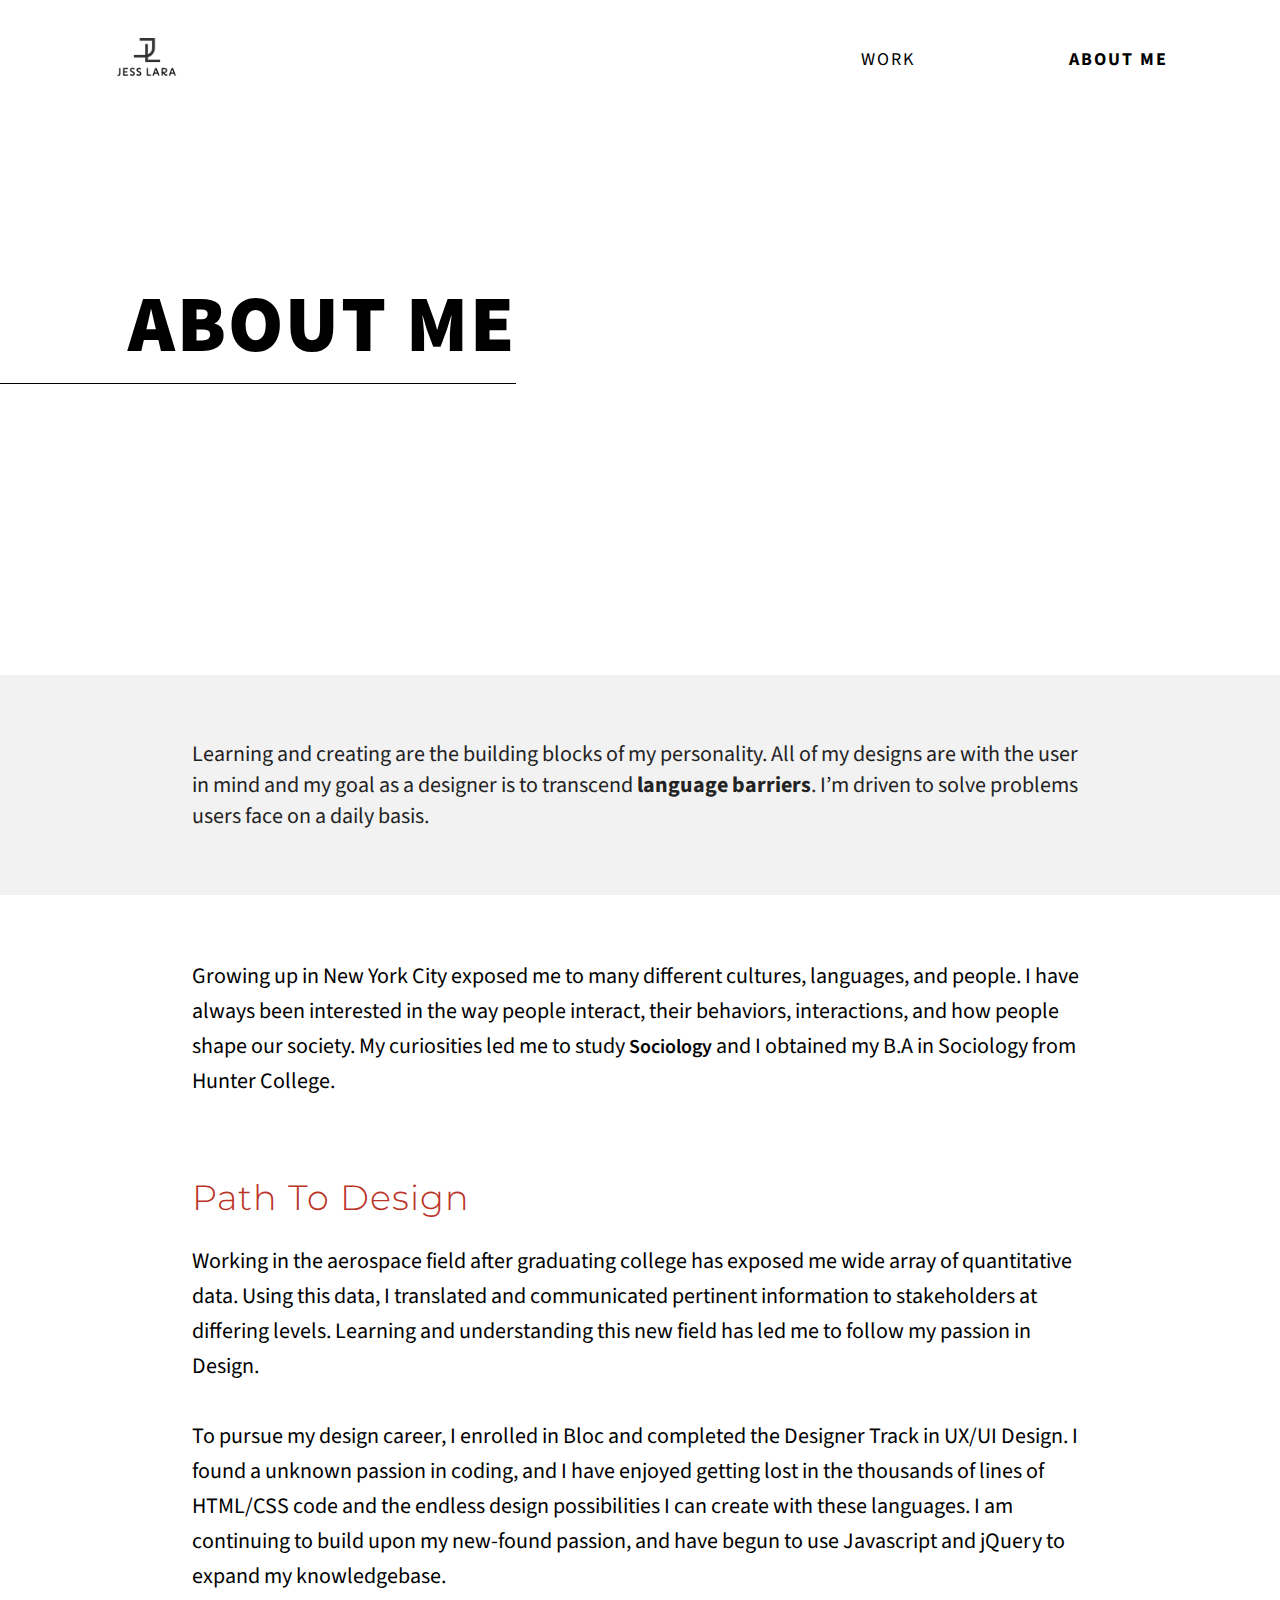
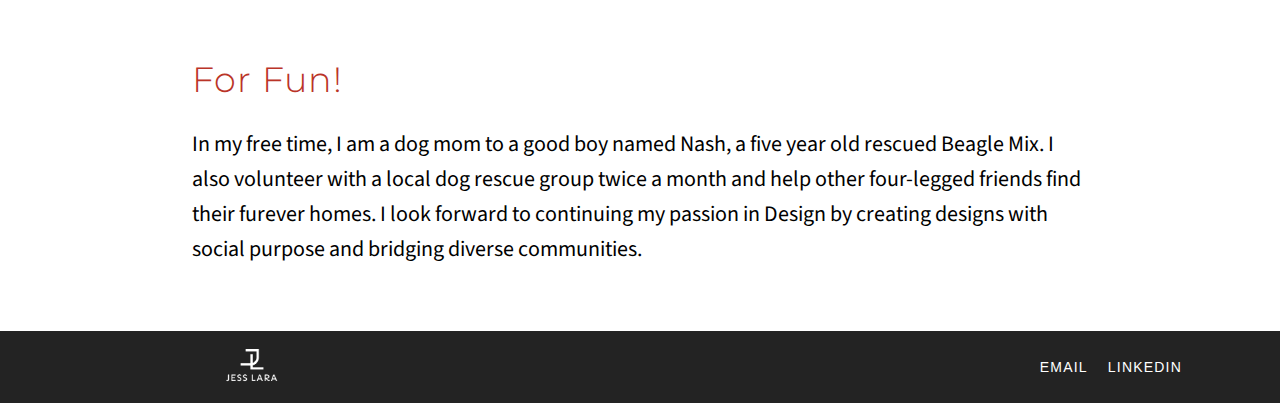
==== commit c3c4822e: "updates" ====
--- a/aboutme.html
+++ b/aboutme.html
@@ -25,7 +25,7 @@
           <input class="menu-btn" type="checkbox" id="menu-btn" />
           <label class="menu-icon" for="menu-btn"><span class="navicon"></span></label>
           <ul class="menu">
-            <li><a href="index.html#works">Works</a></li>
+            <li><a href="index.html#works">Work</a></li>
             <li><a href="aboutme.html" id="currentpage">About Me</a></li>
 
           </ul>
--- a/css/style.css
+++ b/css/style.css
@@ -67,7 +67,7 @@
 }
 
 .nav li a {
-  font: 1.4rem 'Source Sans Pro', cursive;
+  font: 1.4rem 'Source Sans Pro' ;
   color: #000;
   text-transform: uppercase;
   letter-spacing: .2rem;
@@ -931,7 +931,7 @@
 }
 
 .name {
-  font: 1.4rem "Source Sans Pro", cursive;
+  font: 1.4rem "Source Sans Pro", ;
 }
 
 .details {
@@ -943,7 +943,7 @@
 
 .details li {
   line-height: 2em;
-  font: 1.4rem "Source Sans Pro", cursive;
+  font: 1.4rem "Source Sans Pro", ;
 }
 
 .hwcolors h3{
@@ -1113,7 +1113,7 @@
 }
 
 .headerimg {
-  background: linear-gradient(to bottom, rgba(255,255,255,0.3) 0%,rgba(255,255,255,.3) 0%), url("../images/jessimg.jpg") right no-repeat;
+  background: url("../images/Jess.png") right no-repeat;
   background-size: contain;
   height: 45vh;
 }
@@ -2394,6 +2394,10 @@
     padding-left: 10%;
   }
 
+  .footlist li{
+    padding-left: 2rem;
+  }
+
   /*------HoundWatch------*/
 
   .casestudyhero{
@@ -2404,7 +2408,8 @@
   }
 
   .herotexthoundwatch img{
-    width: 30vw;
+    height: 25vw;
+    width: auto;
   }
 
   .herotexthoundwatch h1{
@@ -2508,6 +2513,13 @@
     margin: 0 5%;
   }
 
+    /* sketches */
+
+    .houndwatchsketches{
+      height: 67vh;
+    }
+
+
   /* typography */
   .fonts h3,
   .hierarchy h3{
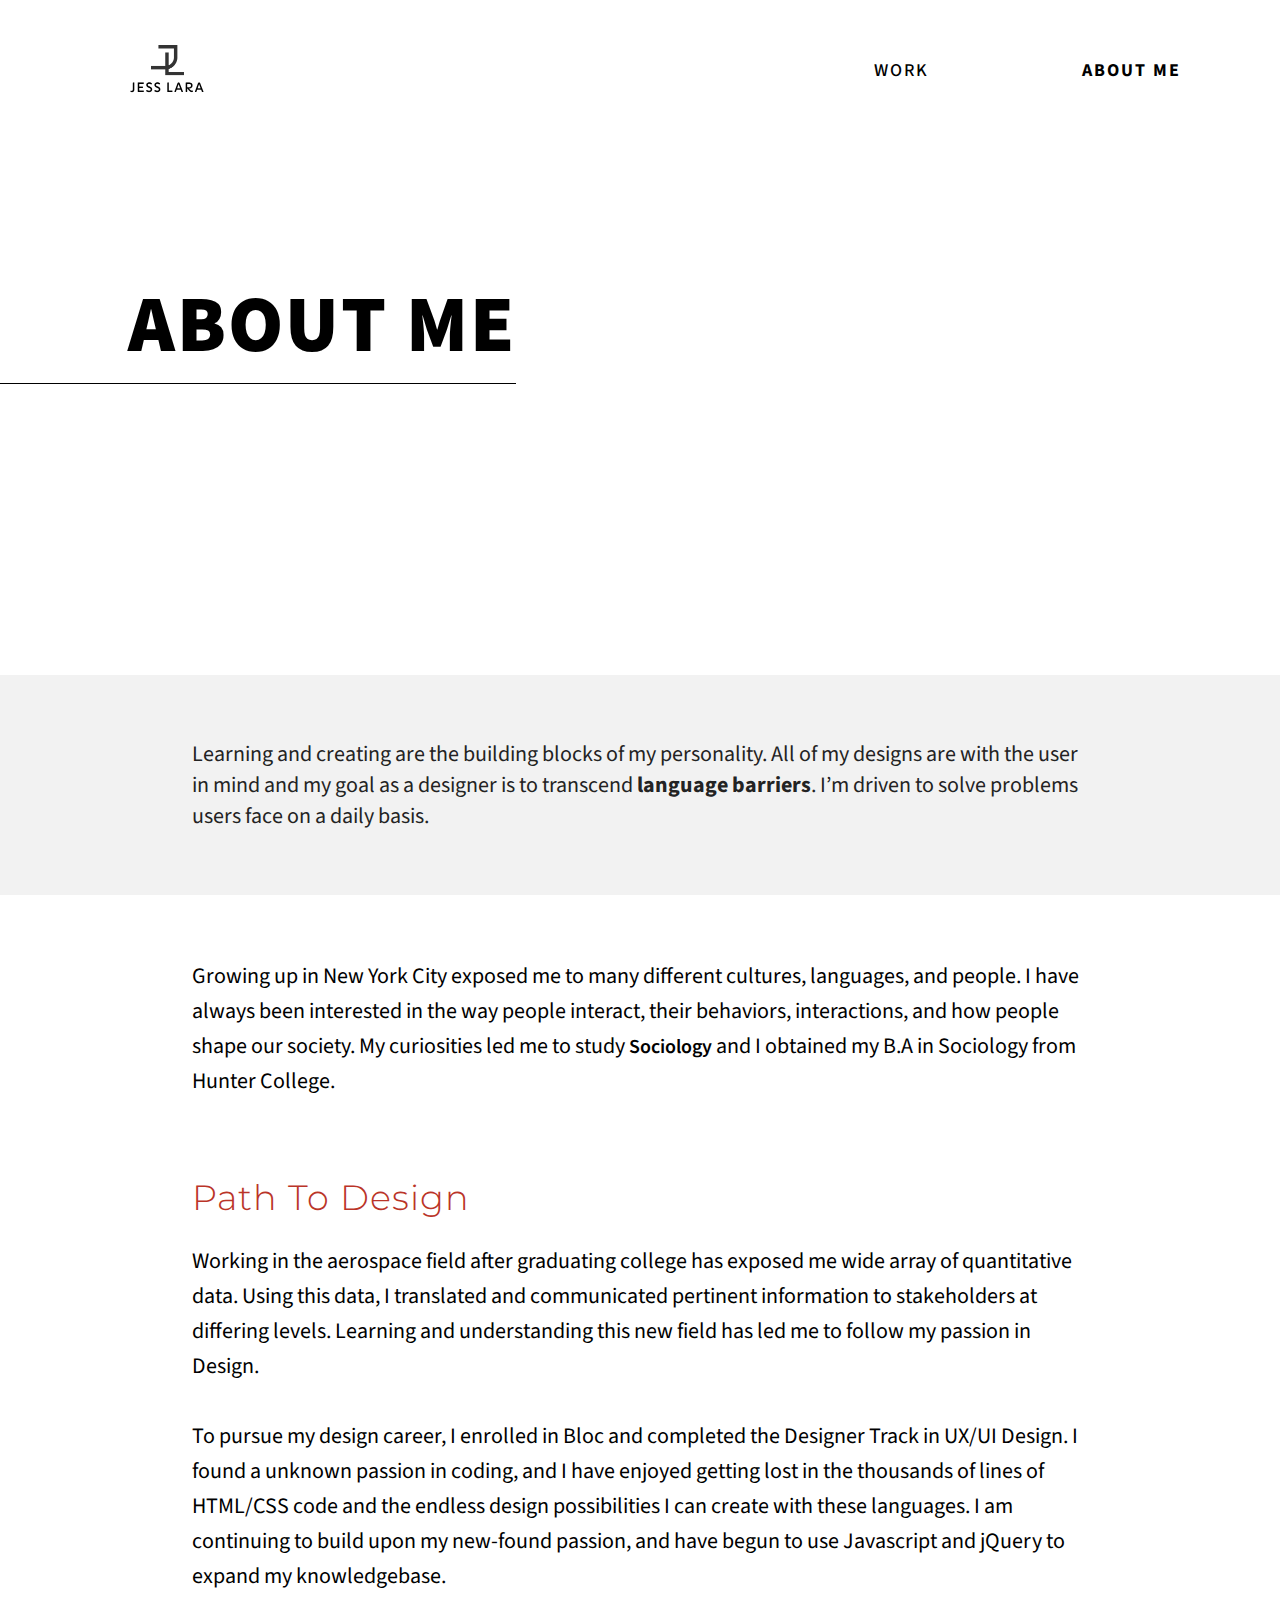
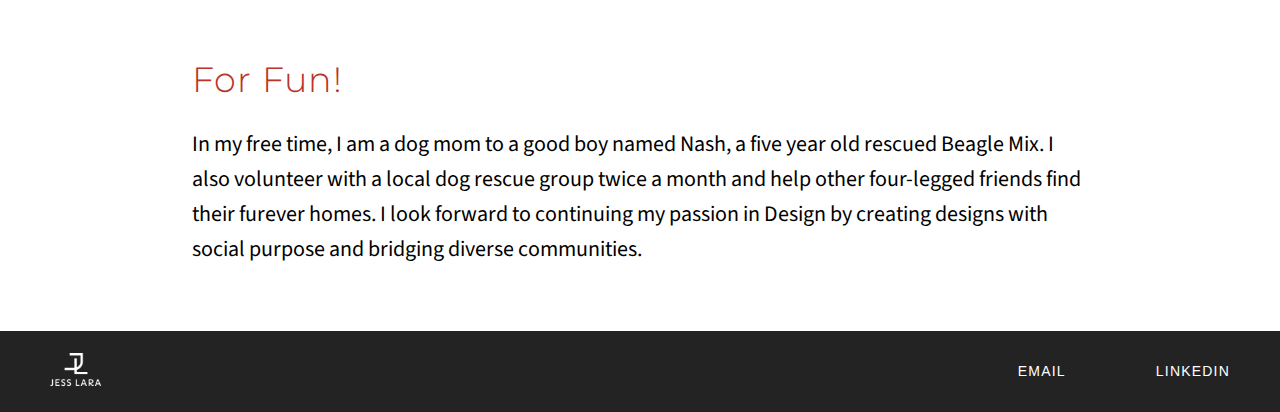
==== commit 626c46b1: "nav background" ====
--- a/aboutme.html
+++ b/aboutme.html
@@ -20,7 +20,7 @@
   <div class="am_container">
     <section class="aboutmeheader">
       <header>
-        <nav class="nav navdark">
+        <nav class="nav">
           <a href="index.html" class="logo" name="Home"><img src="images/LogoDark.png" alt="Jess Lara"></a>
           <input class="menu-btn" type="checkbox" id="menu-btn" />
           <label class="menu-icon" for="menu-btn"><span class="navicon"></span></label>
@@ -35,7 +35,7 @@
 
       <div class="herotext_am">
         <div class="headerimg"></div>
-        <div class="title">
+        <div class="title" id="startchange">
           <h1>About Me</h1>
         </div>
         <div class="amtext">
--- a/css/style.css
+++ b/css/style.css
@@ -13,7 +13,7 @@
   color: #000;
   text-transform: uppercase;
   letter-spacing: .3rem;
-  font-weight: 700;
+  font-weight: 800;
 }
 
 h2 {
@@ -46,7 +46,7 @@
 .hero {
   height: 100vh;
   overflow: hidden;
-  width: 100%;
+  width: 100vw;
   background-color: #fff;
 }
 
@@ -81,7 +81,7 @@
 nav .logo {
   display: block;
   float: left;
-  padding: 5% 0 0 5%;
+  padding: 5% 0 2% 5%;
   text-decoration: none;
 }
 
@@ -173,46 +173,47 @@
   overflow: hidden;
   display: flex;
   flex-direction: row;
+  height: 100vh;
   width: 100vw;
-  height: 100%;
   position: relative;
 }
 
 .herotext{
-  display: block;
-  padding: 45% 7%;
+  padding: 35vmin 5vmin;
 }
 
 .herotext h1{
-  font-size: 2.5rem;
+  font-size: 2.6rem;
   line-height: 1.5;
   font-weight: 900;
+  padding: 5vmin 0;
 }
 
 .herotext h2{
-  padding-top: 20%;
   font-size: 2rem;
+  font-weight: 600;
   line-height: 1.5;
-  color: rgba(0,0,0,.8);
-}
+  color: rgba(0,0,0,.9);
+}
+
 
 .herotext p{
-  padding-top: 15%;
-  font-size: 1.8rem;
+  color: rgba(0,0,0,.9);
+  font-size: 2rem;
+  font-weight: 400;
   line-height: 1.5;
-  font-weight: 400;
-  padding-bottom: 25%;
-  color: rgba(0,0,0,.8);
+  padding: 5vmin 0 15vmin 0;
 }
 
 .herotext strong{
-  font-size: 1.8rem;
-  font-weight: 800;
-  color: rgba(0,0,0,.9);
+  font-size: 2rem;
+  font-weight: 700;
+  color: rgba(0,0,0,.95);
 }
 
 .heroimg {
   width: 90%;
+  background-color: #fff;
 }
 
 .heroimg img{
@@ -220,7 +221,7 @@
   width: 100%;
   height: 100%;
   object-fit: cover;
-  opacity: 0.7;
+  opacity: .7;
 }
 
 .cmbutton {
@@ -258,41 +259,40 @@
 .portfolio_works {
   display: flex;
   flex-direction: column;
-  cursor: pointer;
   justify-content: space-between;
-  padding: 5% 5%;
+  margin: 7vmin 6vmin;
 }
 
 .card {
-  width: 90vmin;
+  width: 88vmin;
   height: 55vmin;
   display: flex;
-  box-shadow: 0 3rem 4rem -1.5rem rgba(0, 0, 0, 0.7);
+  box-shadow: 0 3rem 4rem -1.5rem rgba(0, 0, 0, 0.9);
   background-color: #fff;
   justify-content: space-between;
-  margin-bottom: 5%;
+  margin: 4vmin 0;
 }
 
 .card__img{
   width: 35%;
   height: 100%;
-  background-color:rgba(0, 0, 0, .8) ;
+  background-color:rgba(0, 0, 0, .60);
 }
 
 .card__img img{
-  height: 100%;
+  height: 80%;
   width: auto;
-  padding: 10%;
+  margin: 20% 15%;
 }
 
 #bytespace img{
-  width: 100%;
+  width: 90%;
   height: auto;
-  padding: 60% 10%;
+  margin: 50% 5%;
 }
 
 .card__content {
-  padding: 10% 5%;
+  padding: 8% 0%;
   box-sizing: border-box;
   width: 60%;
 }
@@ -301,22 +301,21 @@
   font-weight: 900;
   font-size: 5.4rem;
   font-size: 7vmin;
-  text-transform: capitalize;
   letter-spacing: 0.01rem;
-  line-height: 0.91;
-  margin: 3vmin 0 3.5vmin;
+  margin: 2vmin 0 3vmin 0;
 }
 
 .card__content-paragraph {
   font-size: 1.4rem;
   line-height: 1.2;
   font-weight: 300;
-  margin-bottom: 2.5vmin;
+  margin-bottom: 3vmin;
+  padding: 0 3vmin 0 0;
 }
 
 .card__content-link {
   color: #BA3428;
-  font-size: 4vmin;
+  font: 4vmin 'Source Sans Pro', sans-serif;
   display: block;
   cursor: pointer;
   opacity: 0.7;
@@ -392,21 +391,30 @@
   align-content: center;
   justify-content: center;
   text-align: center;
-  padding-top: 20vh;
-}
-
-.herotexthoundwatch  h1 {
+  padding-top: 30vmin;
+}
+
+.herotexthoundwatch h1{
   font-size: 3.5rem;
-}
+  padding-bottom: 3vmin;
+}
+
+.herotexthoundwatch h2{
+  color: #494949;
+  font-weight: 400;
+  font-size: 1.6rem;
+  padding: 5vmin 10vmin 8vmin 10vmin;
+}
+
 
 .houndwatchimg{
-  padding: 25% 0 15% 0;
   margin: 0 auto;
+  padding-bottom: 10vmin;
 }
 
 .houndwatchimg img{
-  height: 35vh;
-  width: auto;
+  height: auto;
+  width: 100vw;
 }
 
 .csbutton {
@@ -536,6 +544,13 @@
   font-weight: 500;
 }
 
+.surveydata h2{
+  font: 2rem 'Source Sans Pro', sans-serif;
+  font-weight: 600;
+  text-align: left;
+  padding: 3vmin 2vmin;
+}
+
 td {
   text-emphasis: left;
   padding: 1rem;
@@ -550,16 +565,17 @@
   justify-content: center;
 }
 
-.chart h1 {
-  margin-top: 2%;
-  padding-top: 5rem;
+.chart h2 {
+  font-weight: 700;
+  padding-top: 10vmin;
   align-self: center;
   text-align: center;
   width: 100%;
   color: #000;
-  padding-bottom: 1rem;
-  font: 1.4rem 'Source Sans Pro', sans-serif;
-  text-transform: uppercase;
+  padding-bottom: 2vmin;
+  font: 1.6rem 'Source Sans Pro', sans-serif;
+  text-transform: capitalize;
+  line-height: 1.5;
   font-weight: 500;
 }
 
@@ -651,7 +667,7 @@
   font-weight: 900;
   position: absolute;
   left: 1%;
-  top: 70.8%;
+  top: 68%;
   text-align: left;
 }
 
@@ -665,6 +681,14 @@
   padding-bottom: 8%;
   justify-content: space-between;
   width: 70%;
+}
+
+.user2 .biography{
+  width: 100%;
+}
+
+.user3 .biography{
+  width: 80%;
 }
 
 .biography h2{
@@ -1193,16 +1217,20 @@
 @media (min-width: 640px) {
 
   nav .logo{
-    padding-top: 2.5%;
+    padding: 3% 0 2% 8%;
+  }
+
+  .nav img{
+    width: 35%;
   }
 
   .nav .menu-icon{
-    padding-top: 4%;
+    padding-top: 5%;
   }
   /*-----Index-----*/
+
   .herotext{
-    display: block;
-    padding: 30% 5% 30% 10%;
+    padding: 30vmin 10vmin;
   }
 
   .herotext h1{
@@ -1212,28 +1240,48 @@
   .herotext h2,
   .herotext p,
   .herotext strong{
+    font-size: 2.5rem;
+  }
+
+  .herotext p{
+    padding-bottom: 10vmin;
+  }
+
+  /* project section */
+
+  .card__content-paragraph{
+    font-size: 1.8rem;
+    line-height: 1.4;
+    padding-right: 8vmin;
+    margin-bottom: 4vmin;
+  }
+
+  .card__content-link{
+    font-size: 3vmin;
+  }
+
+  /*-----|_Hound Watch_|-----*/
+
+  .herotexthoundwatch{
+    padding-top: 20vmin;
+  }
+
+  .herotexthoundwatch h1{
+    padding-bottom: 0;
+  }
+
+  .herotexthoundwatch h2{
     font-size: 2rem;
-  }
-
-  /* project section */
-
-  .card__content-paragraph {
-    font-size: 1.8rem;
-    margin-bottom: 10%;
-  }
-
-  .card__content-link {
-    font-size: 2.8vmin;
-  }
-
-  /*-----|_Hound Watch_|-----*/
-  .houndwatchimg{
-    padding: 5% 0 2.5% 0;
-    margin: 0 auto;
+    padding: 5vmin 15vmin;
+  }
+
+  .houndwatchimg {
+    padding-top: 2vmin;
+    padding-bottom: 5vmin;
   }
 
   .houndwatchimg img{
-    height: 45vmin;
+    width: 90vmin;
   }
 
   /*_____PERSONAS_____*/
@@ -1339,7 +1387,7 @@
 @media (min-width: 768px) {
 
   .nav .logo {
-    padding: 2.5% 0 0 10%;
+    padding: 2.5% 0 1% 10%;
   }
 
   .nav img{
@@ -1347,22 +1395,21 @@
   }
 
   .nav .menu-icon{
-    padding: 4% 5% 0 0;
-  }
+    padding: 5% 5% 0 0;
+  }
+
+  /* hero-text */
 
   .herotext{
-    padding: 25% 5% 30% 10%;
-  }
-
-  .herotext h1{
-    font-size: 4rem;
-  }
-
-  .herotext h2,
-  .herotext p,
-  .herotext strong{
-    font-size: 2.5rem;
-  }
+    padding: 25vmin 10vmin;
+  }
+
+  /* Project Section */
+
+  .card{
+    width: 90vmin;
+  }
+
 
   /*-----|_FOOTER_|-----*/
 
@@ -1385,7 +1432,7 @@
   /*-----|_Hound Watch_|-----*/
 
   .casestudyhero{
-    height: 80vh;
+    height: 100vh;
   }
   .herotexthoundwatch {
       padding-top: 15%;
@@ -1393,14 +1440,15 @@
 
   .herotexthoundwatch h1 {
     font-size: 4rem;
-}
-  .houndwatchimg{
-  padding: 2.5% 0 2.5% 0;
+  }
+
+  .herotexthoundwatch h2{
+    font-size: 2.2rem;
+    padding: 3vmin 12vmin;
   }
 
   .houndwatchimg img {
-    width: 40vmin;
-    height: auto;
+
   }
 
   .content p{
@@ -1594,16 +1642,15 @@
 
 @media (min-width: 1024px) {
   .hero {
-    height: 80vh;
-  }
-
+    height: 100vh;
+  }
 
   .nav{
     display: flex;
     align-content: center;
     justify-content: center;
     width: 100vw;
-    padding-top: 3%;
+    padding-top: 5vmin;
     margin: 0;
     position: absolute;
   }
@@ -1612,6 +1659,10 @@
     margin-left: 5%;
     padding: 0%;
     float: left;
+  }
+
+  .nav img{
+    width: 45%;
   }
 
   .nav .menu {
@@ -1633,9 +1684,11 @@
   }
 
   .nav li a {
+    color: #000;
+    text-emphasis-color: #000;
     text-align: left;
     font-size: 1.8rem;
-    font-weight: 400;
+    font-weight: 500;
     padding: 0;
     width: 100%;
     text-align: center;
@@ -1663,7 +1716,7 @@
   transition: all 0.3s ease-in-out 0s;
 }
 
-li > a:hover:before {
+.nav li > a:hover:before {
   visibility: visible;
   -webkit-transform: scaleX(1);
   transform: scaleX(1);
@@ -1674,31 +1727,37 @@
   }
 
 #currentpage{
-  color: #000;
   font-weight: 700;
 }
 
 /* Project Section */
 
 .herotext{
-  padding: 10% 5% 30% 10%;
+  padding: 25vmin 10vmin 20vmin 15vmin;
 }
 
 .herotext h1{
-  font-size: 5rem;
+  font-size: 6.5rem;
+  padding: 2vmin 0;
 }
 
 .herotext h2{
-  padding-top: 5%;
+  font-size: 3.5rem;
 }
 
 .herotext p{
-  padding-top: 5%;
-  padding-bottom: 10%;
+  font-size: 2.5rem;
+  padding: 2vmin 0 6vmin 0;
 }
 
 .heroimg{
   width: 50%;
+  background: #EDEDED;
+  opacity: .8;
+}
+
+.heroimg img{
+  opacity: .45;
 }
 
 .cmbutton{
@@ -1710,18 +1769,20 @@
 }
 
 .line-title {
-  margin: 5% 5%;
+  margin: 5% 5% 3% 5%;
   font-size: 2.5rem;
+  font-weight: 600;
   text-align: center;
   display: block;
   position: relative;
   overflow: hidden;
   color: #000;
 }
+
 .line-title:before, .line-title:after {
   content: '';
   display: inline-block;
-  height: 1px;
+  height: 1.5px;
   background: #000;
   width: 50%;
   position: relative;
@@ -1741,43 +1802,38 @@
     display: flex;
     flex-direction: row;
     justify-content: space-between;
-    padding: 0 5% 0 5%;
-    margin: 0;
+    margin: 0 8vmin;
   }
 
   .card{
-    width: 65vmin;
+    width: 58vmin;
     height: 40vmin;
     box-shadow: 0 3rem 4rem -1.5rem rgba(0, 0, 0, 0.8);
   }
 
   .card__img{
-    width: 45%;
+    width: 40%;
     height: 100%;
   }
 
-  .card__img{
-    padding: 5% 6%;
-  }
-
-  #bytespace img{
-    padding: 55% 0%;
-  }
-
   .card__content {
-    width: 65%;
+    width: 60%;
+    padding-left: 4vmin;
   }
 
   .card__content-header {
-    font-size: 4vmin;
+    font-size: 4.5vmin;
+    margin: 1vmin 0 2vmin 0;
   }
 
   .card__content-paragraph {
+    font-size: 1.8rem;
+    padding-right: 4vmin;
+    margin-bottom: 2vmin;
+  }
+
+  .card__content-link {
     font-size: 1.6rem;
-  }
-
-  .card__content-link {
-    font-size: 1.5vmin;
   }
 
   /* footer */
@@ -1799,8 +1855,35 @@
   }
   /*_______________Hound Watch______________*/
 
+
+  .casestudycontainer .nav li a{
+    color: #000;
+  }
+
+  .casestudyhero{
+    height: 100vh;
+  }
+
   .herotexthoundwatch {
-  padding-top: 12%;
+    padding: 15vmax 0 0 0;
+  }
+
+  .herotexthoundwatch  h1{
+    font-size: 4.5rem;
+  }
+
+  .herotexthoundwatch  h2{
+    font-size: 2.2rem;
+    padding: 5vmin 20vmin 0vmin 20vmin;
+  }
+
+  .houndwatchimg{
+    padding-bottom: 0;
+  }
+
+  .houndwatchimg img{
+    height: 40vw;
+    width: auto;
   }
 
   .role-description {
@@ -2035,6 +2118,11 @@
 }
 
 /* sketches */
+ .sketches p{
+   margin: 0 15%;
+   padding: 0 0 3vmin 0;
+ }
+
 
 .houndwatchsketches{
   background: url("../images/CaseStudy/HoundWatch/hwsketchbckg.png") center no-repeat;
@@ -2090,9 +2178,6 @@
   width: 35%;
 }
 
-.high-fidelity_content p{
-  text-align: right;
-}
 
 .highfid_img{
   width: 40%;
@@ -2335,89 +2420,109 @@
 
 @media (min-width: 1200px) {
 
+/* NAV */
+  .nav .logo{
+    margin-left: 10vmin;
+  }
+
+  .nav img{
+    width: 50%;
+  }
+
   .nav .menu {
     margin-left: 40%;
   }
 
+
+/* HERO */
+  .herotext{
+    padding: 25vmin 15vmin 20vmin 20vmin;
+  }
+
+  .herotext h1{
+    font-size: 7rem;
+    padding: 5vmin 0;
+  }
+
+  .herotext h2{
+    font-size: 4.5rem;
+  }
+
+  .herotext p,
+  .herotext strong{
+    font-size: 3rem;
+    padding: 3vmin 0 5vmin 0;
+  }
+
+
+/* PORTFOLIO */
+
+
   .portfolio_works {
-    padding: 0 10% 0 10%;
-  }
-
-  .line-title {
-    margin: 5% 8%;
-  }
+    margin: 0 10vmin;
+  }
+
+
 
   .card{
-    width: 40vmax;
+    width: 42vmax;
     height: 25vmax;
-    box-shadow: 0 3rem 4rem -1.5rem rgba(0, 0, 0, 0.8);
-    margin: 1%;
-    margin-bottom: 8%;
-  }
-
-  .card__img{
-    width: 40%;
-  }
+    margin-bottom: 10vmin;
+  }
+
+
 
   .card__img img{
-    height: 80%;
-    padding: 0;
-    margin-top: 25%;
-  }
-
-  #bytespace img{
-    width: 10vw;
-    padding-top: 50%;
-
-  }
-
-  .card__content-header {
-    font-size: 5vmin;
-  }
-
-  .card__content {
-    width: 100%;
-  }
+    margin: 5vmin 7vmin;
+  }
+
+    .card__content-header {
+    font-size: 6vmin;
+    margin: 2vmin 0 4vmin 0;
+    }
 
   .card__content-paragraph {
+    font-size: 2rem;
+    line-height: 1.4;
+    margin-bottom: 3vmin;
+  }
+
+  .card__content-link {
     font-size: 1.8rem;
-    line-height: 2.5rem;
-  }
-
-  .card__content-link {
-    font-size: 2vmin;
   }
 
   /*------Footer------*/
 
+  .fcontainer{
+    height: 9vh;
+  }
+
   .footerlogo{
-    padding-left: 10%;
+    padding-left: 0;
+  }
+
+  .footlist{
+    margin-left: 20vmin;
   }
 
   .footlist li{
-    padding-left: 2rem;
+    padding-left: 10vmin;
   }
 
   /*------HoundWatch------*/
 
-  .casestudyhero{
-    height: 100vh;
-  }
   .herotexthoundwatch{
-    padding-top: 12%;
-  }
-
-  .herotexthoundwatch img{
-    height: 25vw;
+    padding-top: 20vmin;
+  }
+
+
+  .herotexthoundwatch h1{
+    font-size: 5rem;
+  }
+
+  .houndwatchimg img{
+    height: 45vh;
     width: auto;
-  }
-
-  .herotexthoundwatch h1{
-    font-size: 8rem;
-  }
-
-  .houndwatchimg{
-    padding-bottom: 0;
   }
 
   /* role description */
@@ -2452,6 +2557,10 @@
 
   /* research */
 
+  .surveydata h2{
+    font-size: 2.5rem;
+  }
+
   .surveydata table{
     width: 55vw;
   }
@@ -2464,9 +2573,9 @@
     font-size: 2.5rem;
   }
 
-  .chart h1{
+  .chart h2{
     margin-top: 4%;
-    font-size: 1.8rem;
+    font-size: 2.5rem;
     line-height: 2;
     font-weight: 600;
   }
@@ -2481,8 +2590,36 @@
     margin: 0 2%;
   }
 
+
   .user .biography{
-    padding: 5% 5% 10% 5%;
+    padding: 5% 0 7% 0;
+  }
+
+  .biography h2,
+  .biography span{
+    font-size: 1.6rem;
+  }
+
+  .usercontent h3,
+  .goals h3{
+    font-size: 2rem;
+  }
+
+  .usercontent h3:after{
+    width: 80%;
+  }
+
+  .usercontent p{
+    font-size: 1.8rem;
+  }
+
+  .goals h3:after{
+    width: 70%;
+  }
+
+  .goalslist li{
+    color: #232323;
+    font-size: 1.8rem;
   }
 
   .usercontent,
@@ -2491,7 +2628,7 @@
   }
 
   .user1 .biography{
-    width: 80%;
+    width: 100%;
   }
 
   .user2 .biography{
@@ -2499,7 +2636,7 @@
   }
 
   .user3 .biography{
-    width: 80%;
+    width: 100%;
   }
 
 
@@ -2540,6 +2677,12 @@
     height: 100vh;
   }
 
+  .bytespacecompimg img {
+    max-width: 50%;
+    padding-bottom: 2%;
+
+  }
+
 
 
 
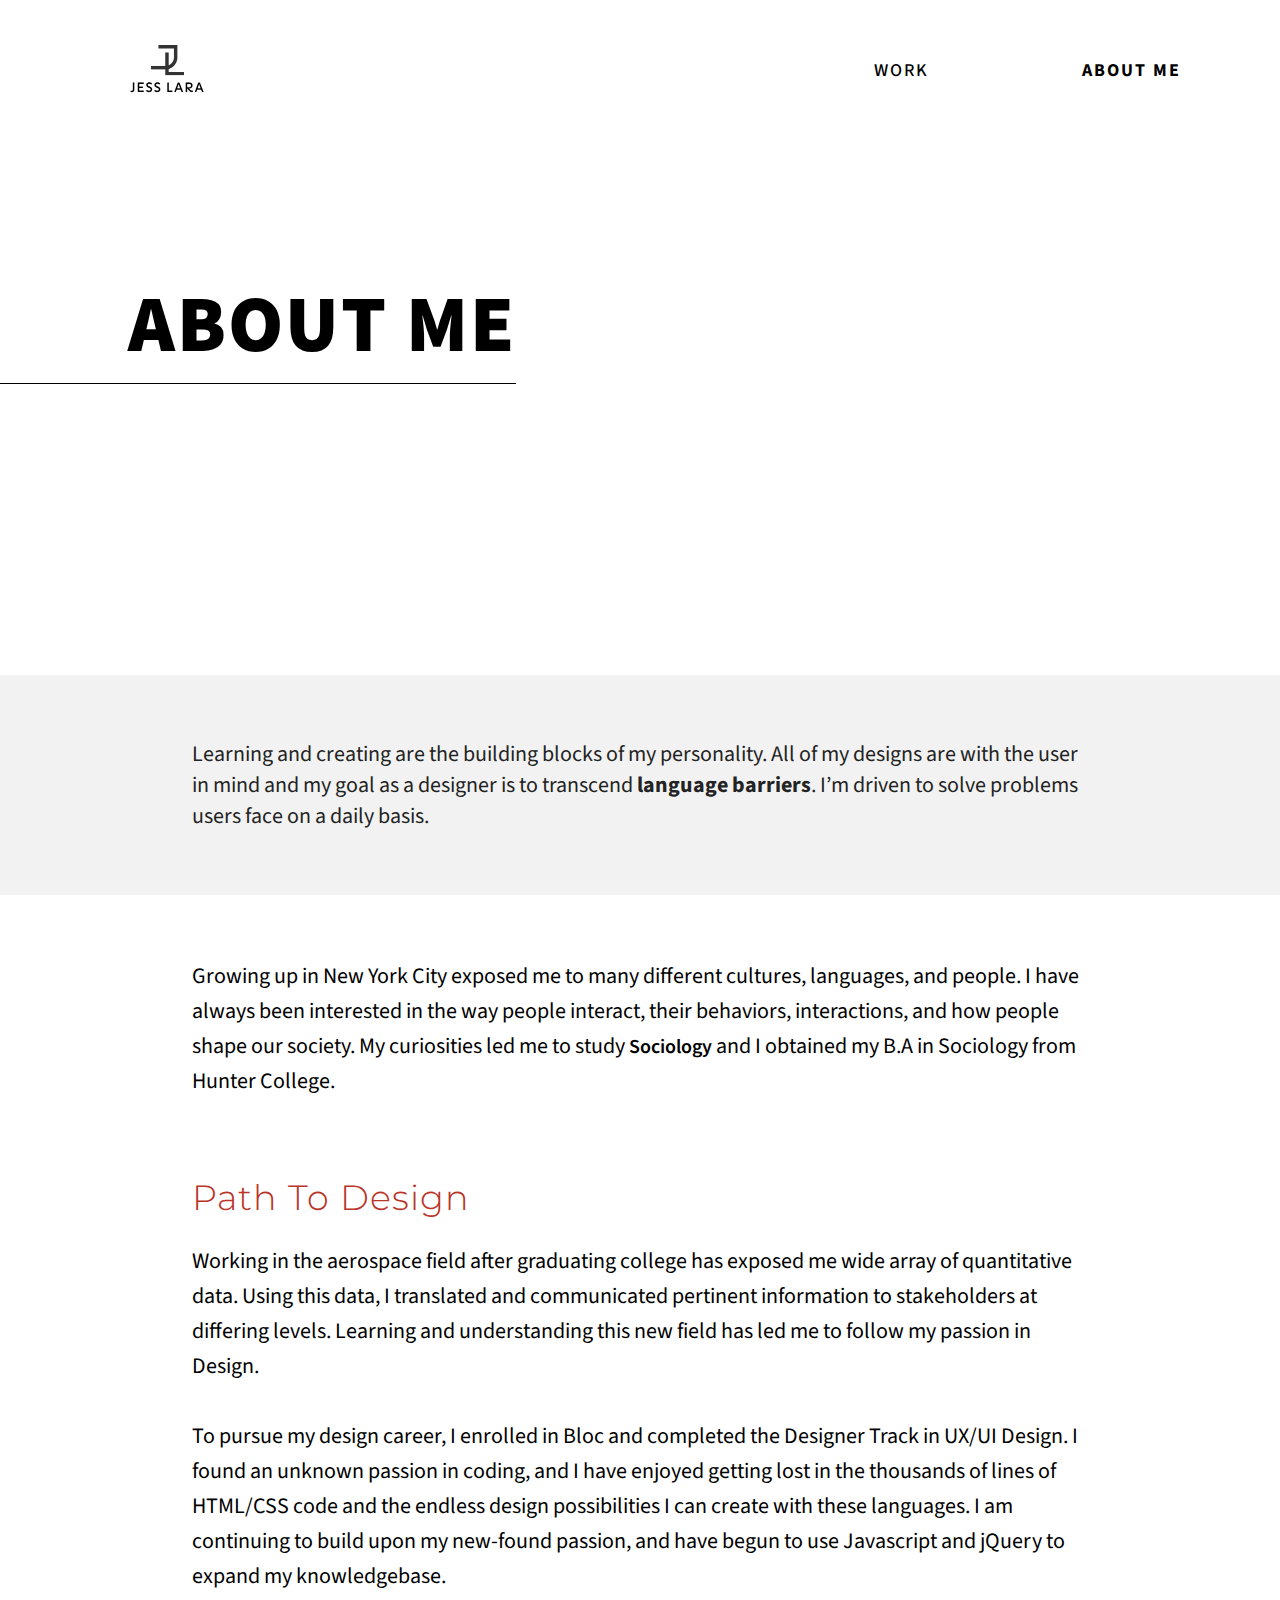
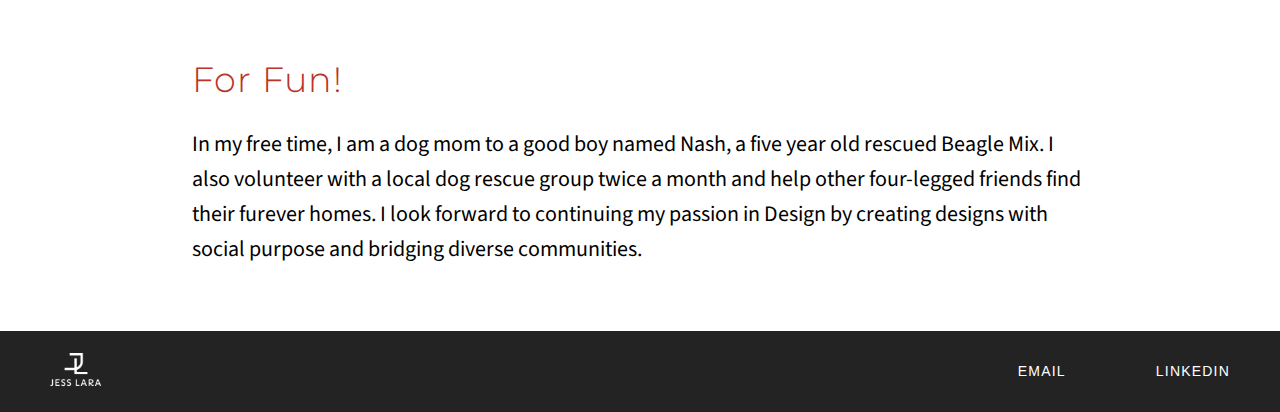
==== commit 21105a31: "upated with hovsep feedback" ====
--- a/aboutme.html
+++ b/aboutme.html
@@ -64,7 +64,7 @@
         <p>Working in the aerospace field after graduating college has exposed me wide array of quantitative data. Using this data, I translated and communicated pertinent information to stakeholders at differing levels. Learning and understanding
           this new field has led me to follow my passion in Design.
           <br><br>
-          To pursue my design career, I enrolled in Bloc and completed the Designer Track in UX/UI Design. I found a unknown passion in coding, and I have enjoyed getting lost in the thousands of lines of HTML/CSS code and the endless design
+          To pursue my design career, I enrolled in Bloc and completed the Designer Track in UX/UI Design. I found an unknown passion in coding, and I have enjoyed getting lost in the thousands of lines of HTML/CSS code and the endless design
           possibilities I can create with these languages. I am continuing to build upon my new-found passion, and have begun to use Javascript and jQuery to expand my knowledgebase.</p>
       </div>
 
--- a/css/style.css
+++ b/css/style.css
@@ -267,7 +267,7 @@
   width: 88vmin;
   height: 55vmin;
   display: flex;
-  box-shadow: 0 3rem 4rem -1.5rem rgba(0, 0, 0, 0.9);
+  box-shadow: 0 3rem 4rem -1.5rem rgba(0, 0, 0, 0.6);
   background-color: #fff;
   justify-content: space-between;
   margin: 4vmin 0;
@@ -632,7 +632,7 @@
   margin: 10% 10%;
   display: flex;
   flex-direction: column;
-  box-shadow: 0 3rem 4rem -1.5rem rgba(0, 0, 0, 0.7);
+  box-shadow: 0 3rem 4rem -1.5rem rgba(0, 0, 0, 0.5);
   background-color: #fff;
   border-bottom-left-radius: 3%;
   border-bottom-right-radius: 3%;
@@ -955,7 +955,7 @@
 }
 
 .name {
-  font: 1.4rem "Source Sans Pro", ;
+  font: 1.4rem "Source Sans Pro" ;
 }
 
 .details {
@@ -967,7 +967,7 @@
 
 .details li {
   line-height: 2em;
-  font: 1.4rem "Source Sans Pro", ;
+  font: 1.4rem "Source Sans Pro" ;
 }
 
 .hwcolors h3{
@@ -1059,13 +1059,13 @@
 /*---------Case Study: ByteSpace---------*/
 
 .bytespacehero{
-  height: 70vh;
+  height: 100vh;
 }
 
 .bytespacecompimg img {
   height: auto;
-  max-width: 75%;
-  padding: 15% 0;
+  max-width: 80%;
+  padding: 5% 0 10% 0;
 }
 
 .herotextbytespace{
@@ -1322,8 +1322,8 @@
   /*-----Bytespace-----*/
 
   .bytespacecompimg img {
-    max-width: 45%;
-    padding: 10% 0;
+    max-width: 70%;
+    padding-bottom: 5%;
   }
 
 
@@ -1576,9 +1576,7 @@
 
   /*-------BYTESPACE------*/
 
-  .bytespacehero{
-    height: 45vh;
-  }
+
 
 
   /*-------ABOUT ME------*/
@@ -2183,8 +2181,6 @@
   width: 40%;
   left: 15%;
   transform: translatex(-60%);
-
-
 }
 
 .highfid_img img{
@@ -2303,13 +2299,8 @@
 
 /*-------BYTESPACE--------*/
 
-  .bytespacehero{
-    height: 75vh;
-  }
-
-  .bytespacecompimg img{
-    padding: 5% 0;
-  }
+
+
 
   /* problem/solution */
 
@@ -2673,14 +2664,10 @@
   }
 
 /*------BYTESPACE------*/
-  .bytespacehero{
-    height: 100vh;
-  }
 
   .bytespacecompimg img {
-    max-width: 50%;
-    padding-bottom: 2%;
-
+    max-width: 32%;
+    padding: 3% 0 2% 0;
   }
 
 
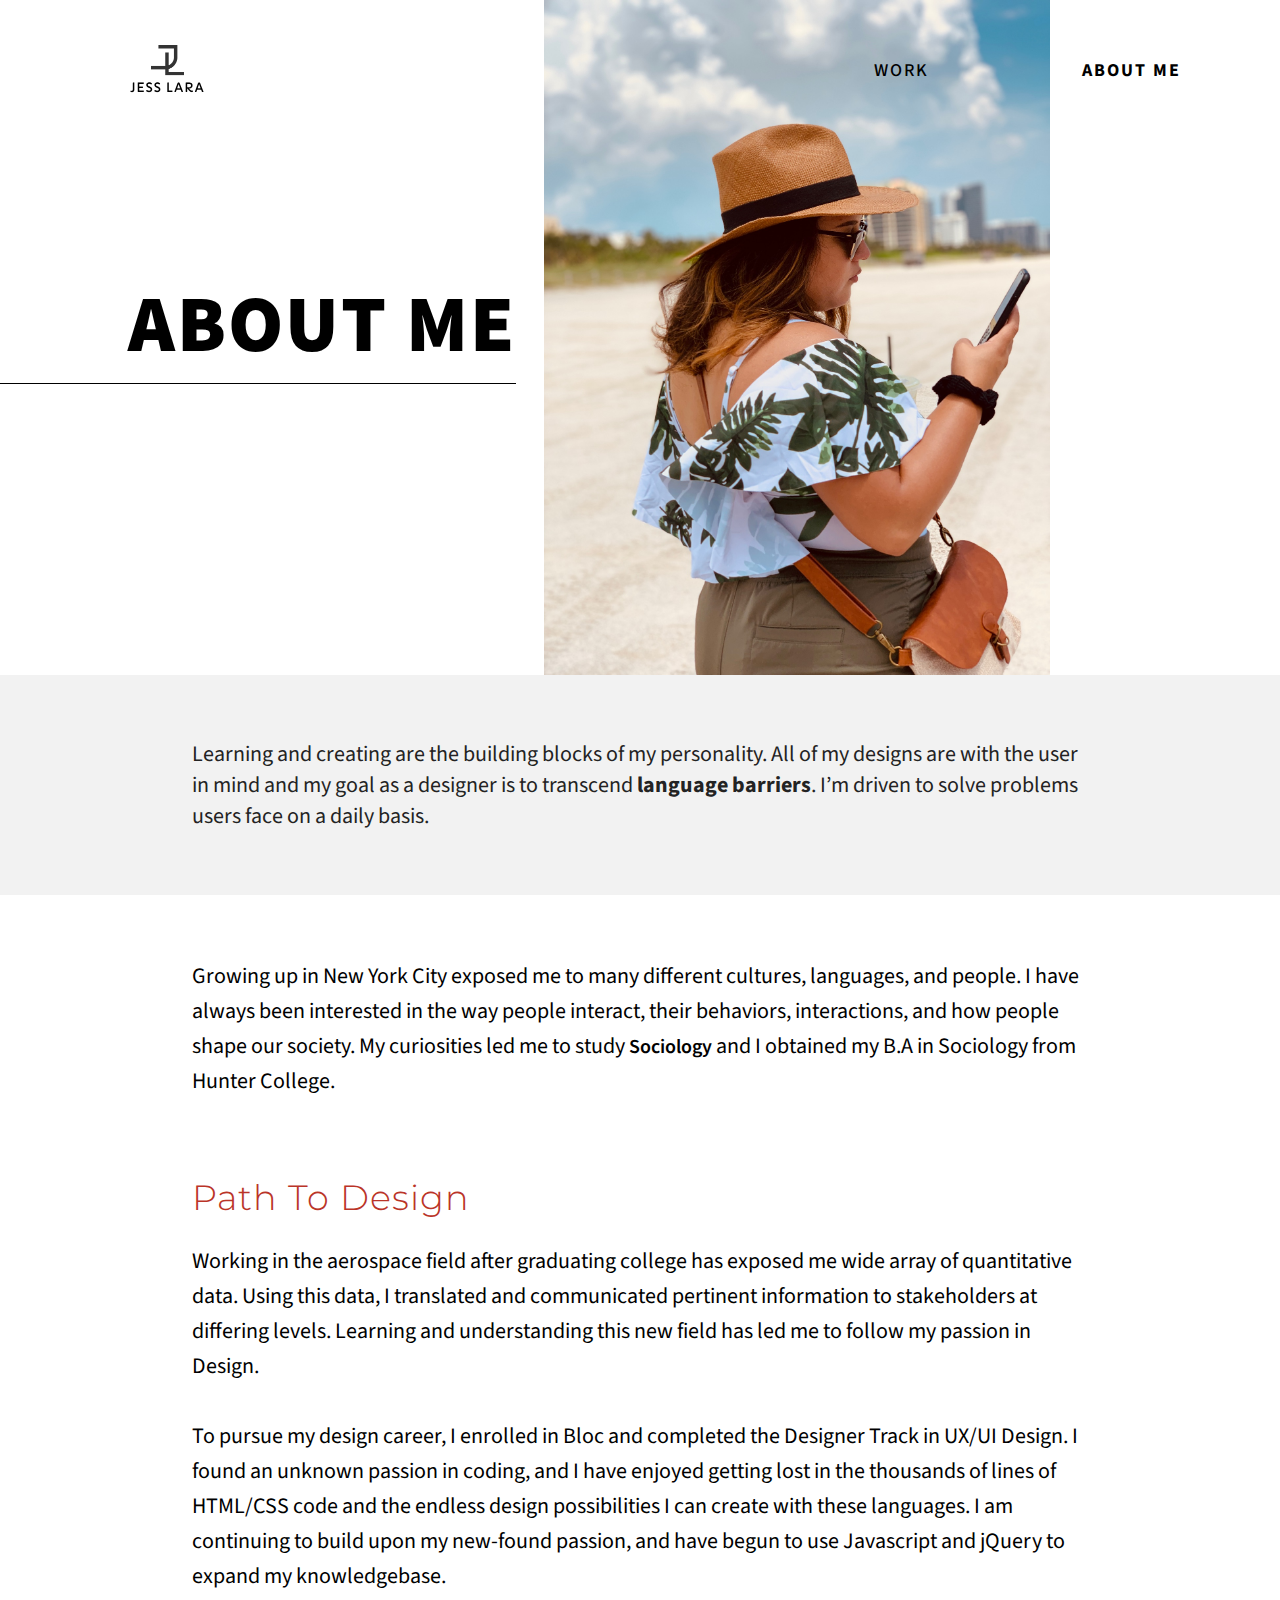
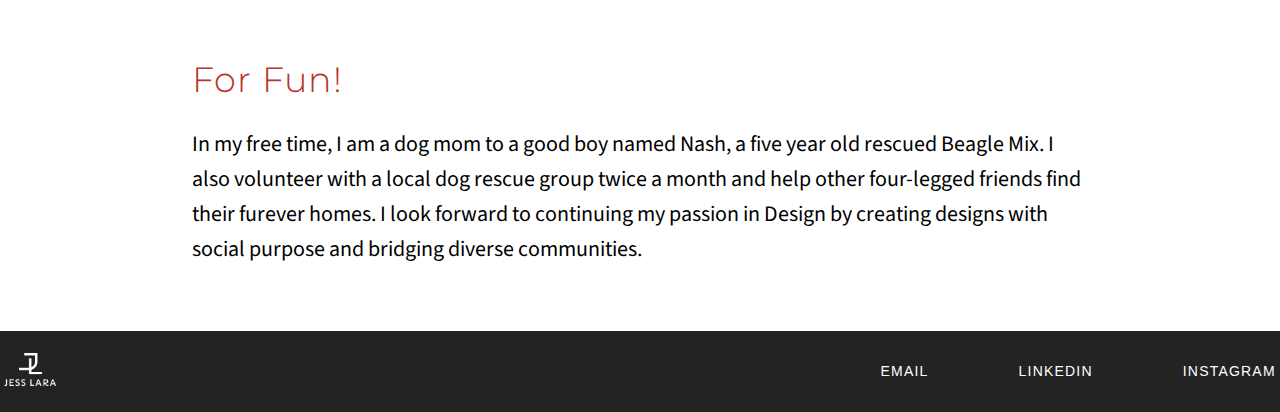
==== commit 9574ad07: "updated code" ====
--- a/aboutme.html
+++ b/aboutme.html
@@ -91,7 +91,9 @@
       <ul>
         <li><a href="mailto:lara.jessenia@gmail.com? Subject=Hello%20Jess">
             Email</a></li>
-        <li><a href="https://www.linkedin.com/in/jessenialara/">Linkedin</a></li>
+        <li><a href="https://www.linkedin.com/in/jessenialara/" target="_blank">Linkedin</a></li>
+        <li><a href="https://www.instagram.com/jesslaradesign/" target="_blank">
+            Instagram</a></li>
       </ul>
     </div>
 
--- a/css/style.css
+++ b/css/style.css
@@ -40,13 +40,14 @@
   background-color: #f2f2f2;
   overflow: hidden;
   width: 100%;
+  position: absolute;
 }
 
 /*_____HERO____*/
 .hero {
-  height: 100vh;
+  height: 100%;
   overflow: hidden;
-  width: 100vw;
+  width: 100%;
   background-color: #fff;
 }
 
@@ -170,16 +171,16 @@
 
 /*_HERO TEXT_*/
 .herocontent {
-  overflow: hidden;
   display: flex;
   flex-direction: row;
-  height: 100vh;
   width: 100vw;
   position: relative;
 }
 
 .herotext{
-  padding: 35vmin 5vmin;
+  text-align: center;
+  justify-content: center;
+  padding: 35vmin 10%;
 }
 
 .herotext h1{
@@ -227,7 +228,7 @@
 .cmbutton {
   background-color: #fff;
   border: .2rem solid #232323;
-  padding: 4.5% 8%;
+  padding: 3.5% 7%;
   color: #fff;
   font: 1.6rem 'Source Sans Pro', sans-serif;
   letter-spacing: .1rem;
@@ -261,40 +262,49 @@
   flex-direction: column;
   justify-content: space-between;
   margin: 7vmin 6vmin;
+  height: 100%;
 }
 
 .card {
-  width: 88vmin;
-  height: 55vmin;
+  width: 90vw;
+  height: 50vh;
   display: flex;
-  box-shadow: 0 3rem 4rem -1.5rem rgba(0, 0, 0, 0.6);
+  flex-direction: column;
+  box-shadow: 0 3rem 4rem -1.5rem rgba(0, 0, 0, 0.3);
   background-color: #fff;
-  justify-content: space-between;
-  margin: 4vmin 0;
+  overflow: hidden;
+}
+
+.cardhw{
+  margin-bottom: 4vh;
 }
 
 .card__img{
-  width: 35%;
-  height: 100%;
-  background-color:rgba(0, 0, 0, .60);
+  width: 100%;
+  height: 50%;
+  background-color:rgba(0, 0, 0, .20);
+  overflow: hidden;
 }
 
 .card__img img{
-  height: 80%;
+  position: relative;
+  height: 90%;
   width: auto;
-  margin: 20% 15%;
+  margin: 3% 40%;
 }
 
 #bytespace img{
-  width: 90%;
-  height: auto;
-  margin: 50% 5%;
+  position: relative;
+  height: 75%;
+  width: auto;
+  margin: 10% 12%;
 }
 
 .card__content {
-  padding: 8% 0%;
+  padding: 5vmin 10vmin;
   box-sizing: border-box;
-  width: 60%;
+  width: 100%;
+  height: 40%;
 }
 
 .card__content-header {
@@ -302,15 +312,15 @@
   font-size: 5.4rem;
   font-size: 7vmin;
   letter-spacing: 0.01rem;
-  margin: 2vmin 0 3vmin 0;
+  padding-bottom: 2vh;
 }
 
 .card__content-paragraph {
   font-size: 1.4rem;
   line-height: 1.2;
+  font-size: 4vmin;
   font-weight: 300;
-  margin-bottom: 3vmin;
-  padding: 0 3vmin 0 0;
+  padding: 0 0 5vmin 0;
 }
 
 .card__content-link {
@@ -381,17 +391,19 @@
 
 /*-----------CASE STUDY: Hound Watch-----------------*/
 .casestudyhero {
-  width: 100vw;
+  width: 100%;
   height: 100vh;
+  position: relative;
+  overflow: hidden;
 }
 
 .herotexthoundwatch{
+  height: 100%;
   display: flex;
   flex-direction: column;
   align-content: center;
   justify-content: center;
   text-align: center;
-  padding-top: 30vmin;
 }
 
 .herotexthoundwatch h1{
@@ -409,12 +421,12 @@
 
 .houndwatchimg{
   margin: 0 auto;
-  padding-bottom: 10vmin;
+  padding-bottom: 5vmin;
 }
 
 .houndwatchimg img{
+  width: 100%;
   height: auto;
-  width: 100vw;
 }
 
 .csbutton {
@@ -1058,19 +1070,16 @@
 
 /*---------Case Study: ByteSpace---------*/
 
-.bytespacehero{
-  height: 100vh;
-}
-
-.bytespacecompimg img {
+
+ .bytespacecompimg img {
   height: auto;
-  max-width: 80%;
-  padding: 5% 0 10% 0;
-}
-
+  max-width: 95vw;
+}
+/*
 .herotextbytespace{
   padding-top: 15vh;
-}
+  position: relative;
+} */
 
 .userimgbytespace{
   background: linear-gradient(to bottom, rgba(0,0,0,0.1) 0%,rgba(0,0,0,.85) 100%), url("../images/CaseStudy/ByteSpace/user1.jpg") center no-repeat;
@@ -1230,7 +1239,7 @@
   /*-----Index-----*/
 
   .herotext{
-    padding: 30vmin 10vmin;
+    padding: 30vmin 0;
   }
 
   .herotext h1{
@@ -1247,24 +1256,31 @@
     padding-bottom: 10vmin;
   }
 
-  /* project section */
+  /* project section*/
+
+  .card__content{
+    padding-bottom: 0;
+  }
 
   .card__content-paragraph{
     font-size: 1.8rem;
     line-height: 1.4;
-    padding-right: 8vmin;
-    margin-bottom: 4vmin;
+    padding-bottom: 2vmin;
   }
 
   .card__content-link{
     font-size: 3vmin;
   }
 
+  .card__img img{
+    margin: 2% 40%;
+  }
+
+  #bytespace img{
+    margin: 5% 25%;
+  }
+
   /*-----|_Hound Watch_|-----*/
-
-  .herotexthoundwatch{
-    padding-top: 20vmin;
-  }
 
   .herotexthoundwatch h1{
     padding-bottom: 0;
@@ -1434,9 +1450,7 @@
   .casestudyhero{
     height: 100vh;
   }
-  .herotexthoundwatch {
-      padding-top: 15%;
-  }
+
 
   .herotexthoundwatch h1 {
     font-size: 4rem;
@@ -1575,6 +1589,10 @@
   }
 
   /*-------BYTESPACE------*/
+
+  .bytespacecomp img{
+    padding: 5% 0 0% 0;
+  }
 
 
 
@@ -1731,7 +1749,7 @@
 /* Project Section */
 
 .herotext{
-  padding: 25vmin 10vmin 20vmin 15vmin;
+  padding: 25vmin 15vmin;
 }
 
 .herotext h1{
@@ -1745,7 +1763,7 @@
 
 .herotext p{
   font-size: 2.5rem;
-  padding: 2vmin 0 6vmin 0;
+  padding: 2vmin 0 10vmin 0;
 }
 
 .heroimg{
@@ -1798,40 +1816,36 @@
 
   .portfolio_works {
     display: flex;
-    flex-direction: row;
     justify-content: space-between;
-    margin: 0 8vmin;
+    margin: 0 10%;
+    margin-bottom: 5%;
   }
 
   .card{
-    width: 58vmin;
-    height: 40vmin;
+    flex-direction: column;
+    width: 80vw;
+    height: 80vh;
     box-shadow: 0 3rem 4rem -1.5rem rgba(0, 0, 0, 0.8);
   }
 
-  .card__img{
-    width: 40%;
-    height: 100%;
-  }
 
   .card__content {
-    width: 60%;
-    padding-left: 4vmin;
+    padding: 5%  1% 0 10%;
   }
 
   .card__content-header {
-    font-size: 4.5vmin;
-    margin: 1vmin 0 2vmin 0;
+    font-size: 6vmin;
+    margin: 1vmin 0 1vmin 0;
   }
 
   .card__content-paragraph {
-    font-size: 1.8rem;
+    font-size: 2.6rem;
     padding-right: 4vmin;
-    margin-bottom: 2vmin;
   }
 
   .card__content-link {
-    font-size: 1.6rem;
+    font-size: 2.2rem;
+    margin-bottom: 5vmin;
   }
 
   /* footer */
@@ -1862,21 +1876,19 @@
     height: 100vh;
   }
 
-  .herotexthoundwatch {
-    padding: 15vmax 0 0 0;
-  }
 
   .herotexthoundwatch  h1{
     font-size: 4.5rem;
+    padding-top: 10rem;
   }
 
   .herotexthoundwatch  h2{
     font-size: 2.2rem;
-    padding: 5vmin 20vmin 0vmin 20vmin;
+    padding: 5vmin 20vmin 1vmin 20vmin;
   }
 
   .houndwatchimg{
-    padding-bottom: 0;
+    padding-bottom: 3rem;
   }
 
   .houndwatchimg img{
@@ -2299,6 +2311,10 @@
 
 /*-------BYTESPACE--------*/
 
+.bytespacecompimg img {
+  width: 40rem;
+}
+
 
 
 
@@ -2427,7 +2443,7 @@
 
 /* HERO */
   .herotext{
-    padding: 25vmin 15vmin 20vmin 20vmin;
+    margin: 0 auto;
   }
 
   .herotext h1{
@@ -2442,7 +2458,7 @@
   .herotext p,
   .herotext strong{
     font-size: 3rem;
-    padding: 3vmin 0 5vmin 0;
+    padding: 3vmin 0 8vmin 0;
   }
 
 
@@ -2451,17 +2467,26 @@
 
   .portfolio_works {
     margin: 0 10vmin;
+    display: flex;
+    flex-direction: row;
   }
 
 
 
   .card{
-    width: 42vmax;
-    height: 25vmax;
+    width: 40vw;
     margin-bottom: 10vmin;
   }
 
-
+  .card__img img{
+    margin: 3% 35%;
+  }
+
+  #bytespace img{
+    margin: 8% 15%;
+  }
+
+/*
 
   .card__img img{
     margin: 5vmin 7vmin;
@@ -2480,7 +2505,7 @@
 
   .card__content-link {
     font-size: 1.8rem;
-  }
+  } */
 
   /*------Footer------*/
 
@@ -2502,9 +2527,9 @@
 
   /*------HoundWatch------*/
 
-  .herotexthoundwatch{
+  /* .herotexthoundwatch{
     padding-top: 20vmin;
-  }
+  } */
 
 
   .herotexthoundwatch h1{
@@ -2666,8 +2691,8 @@
 /*------BYTESPACE------*/
 
   .bytespacecompimg img {
-    max-width: 32%;
-    padding: 3% 0 2% 0;
+    width: 65rem;
+    padding: 3% 0 0% 0;
   }
 
 
